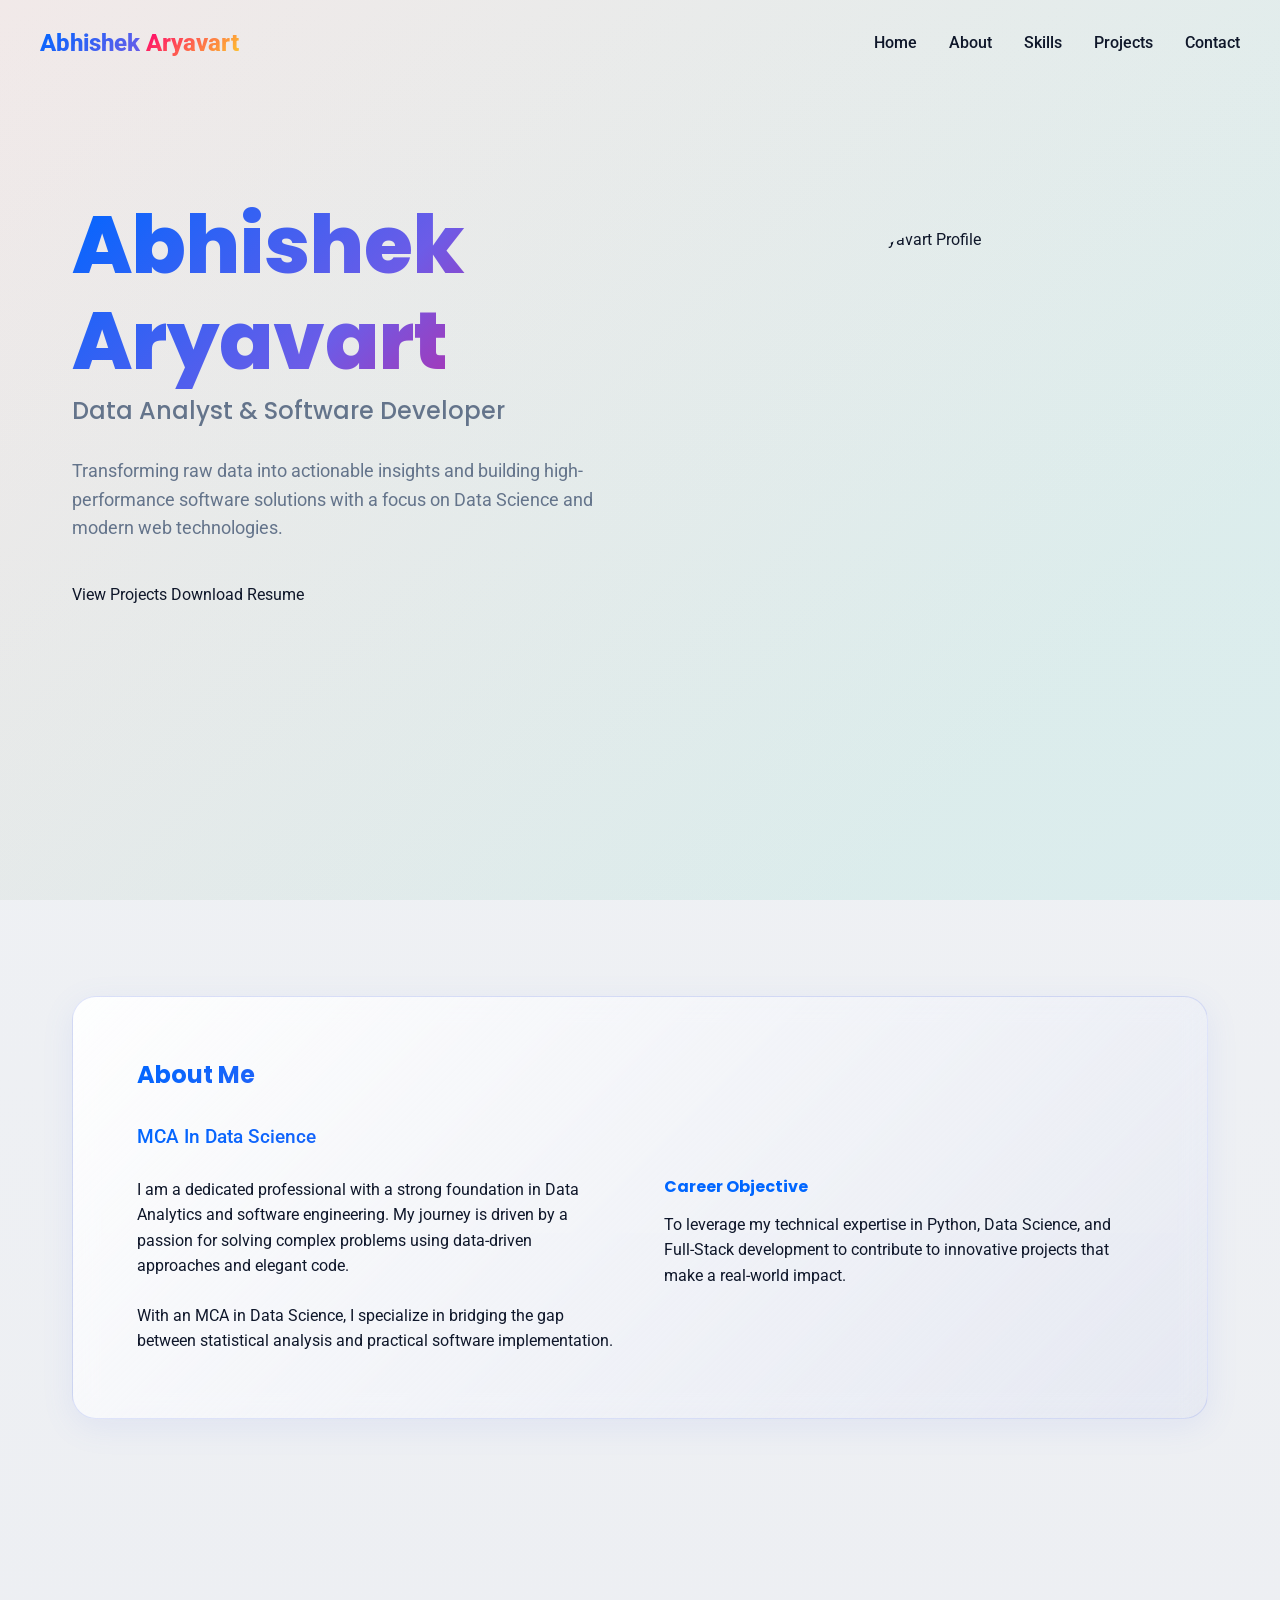
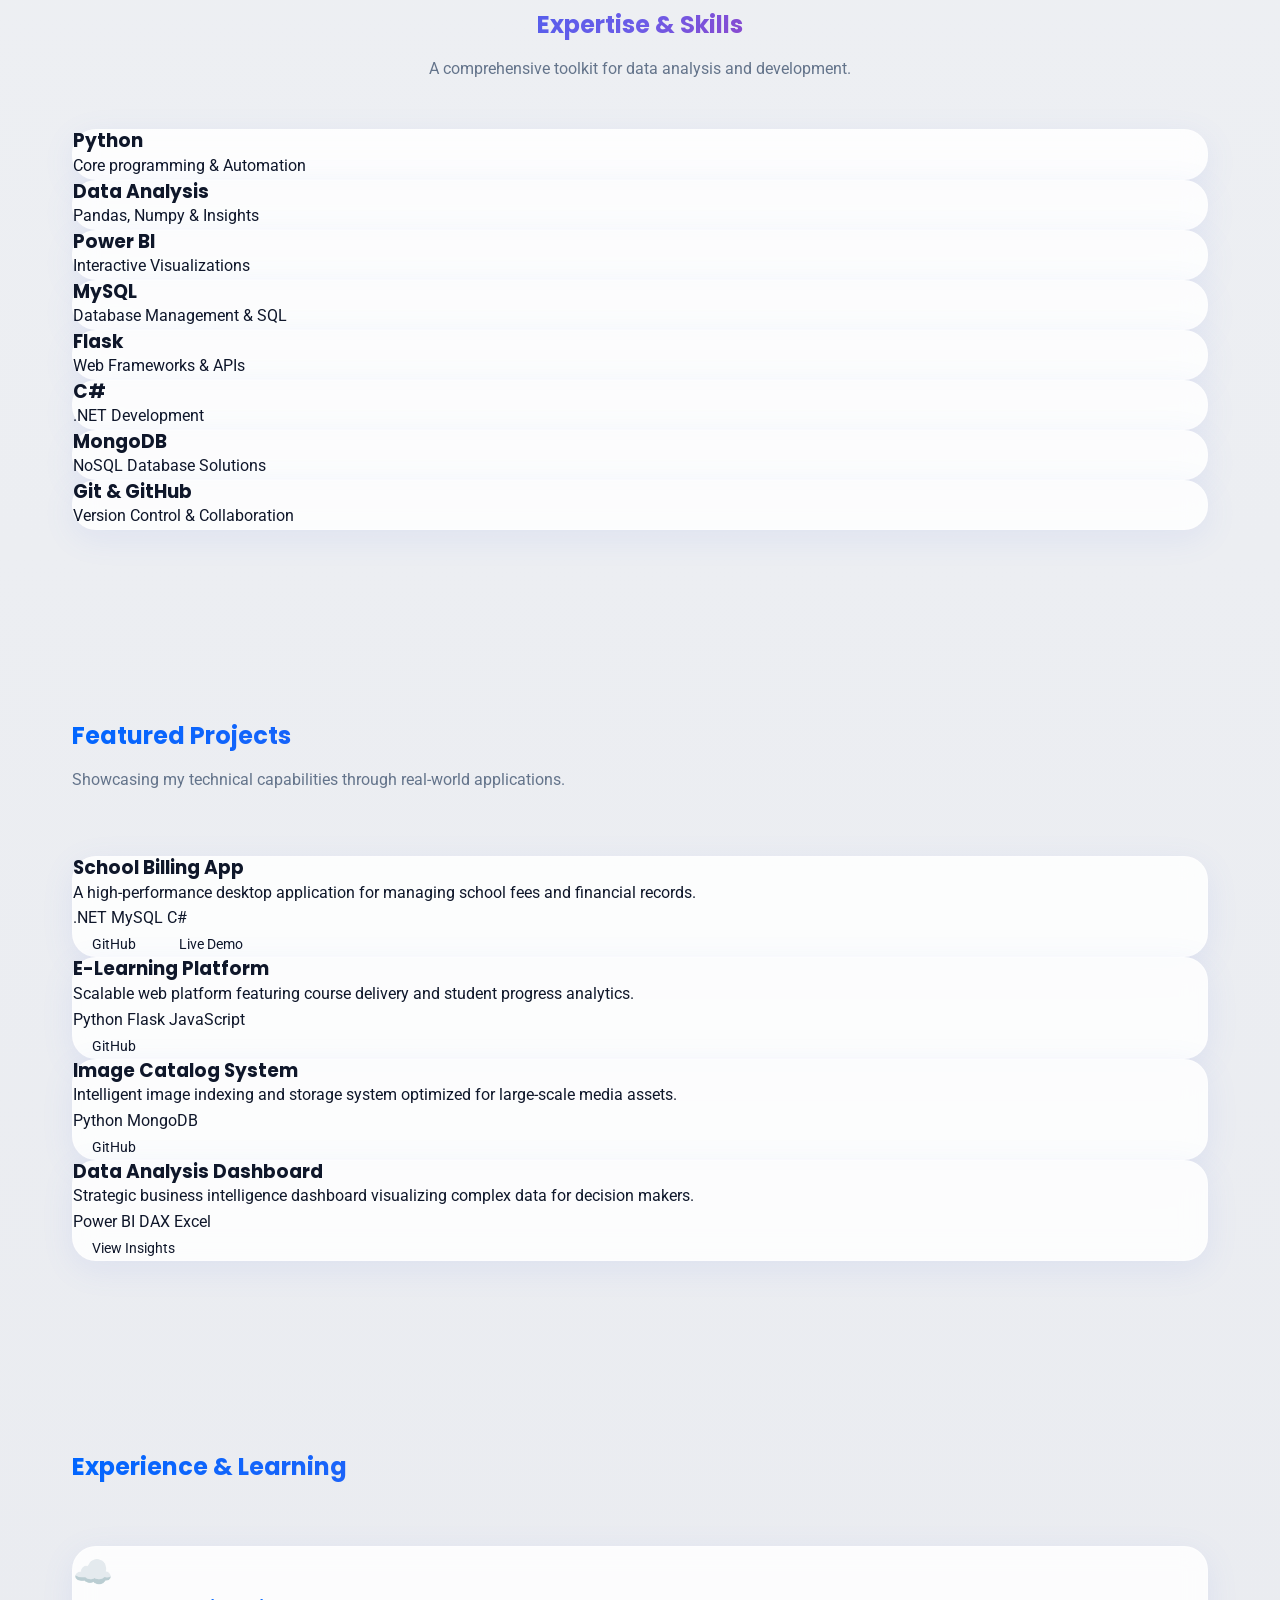
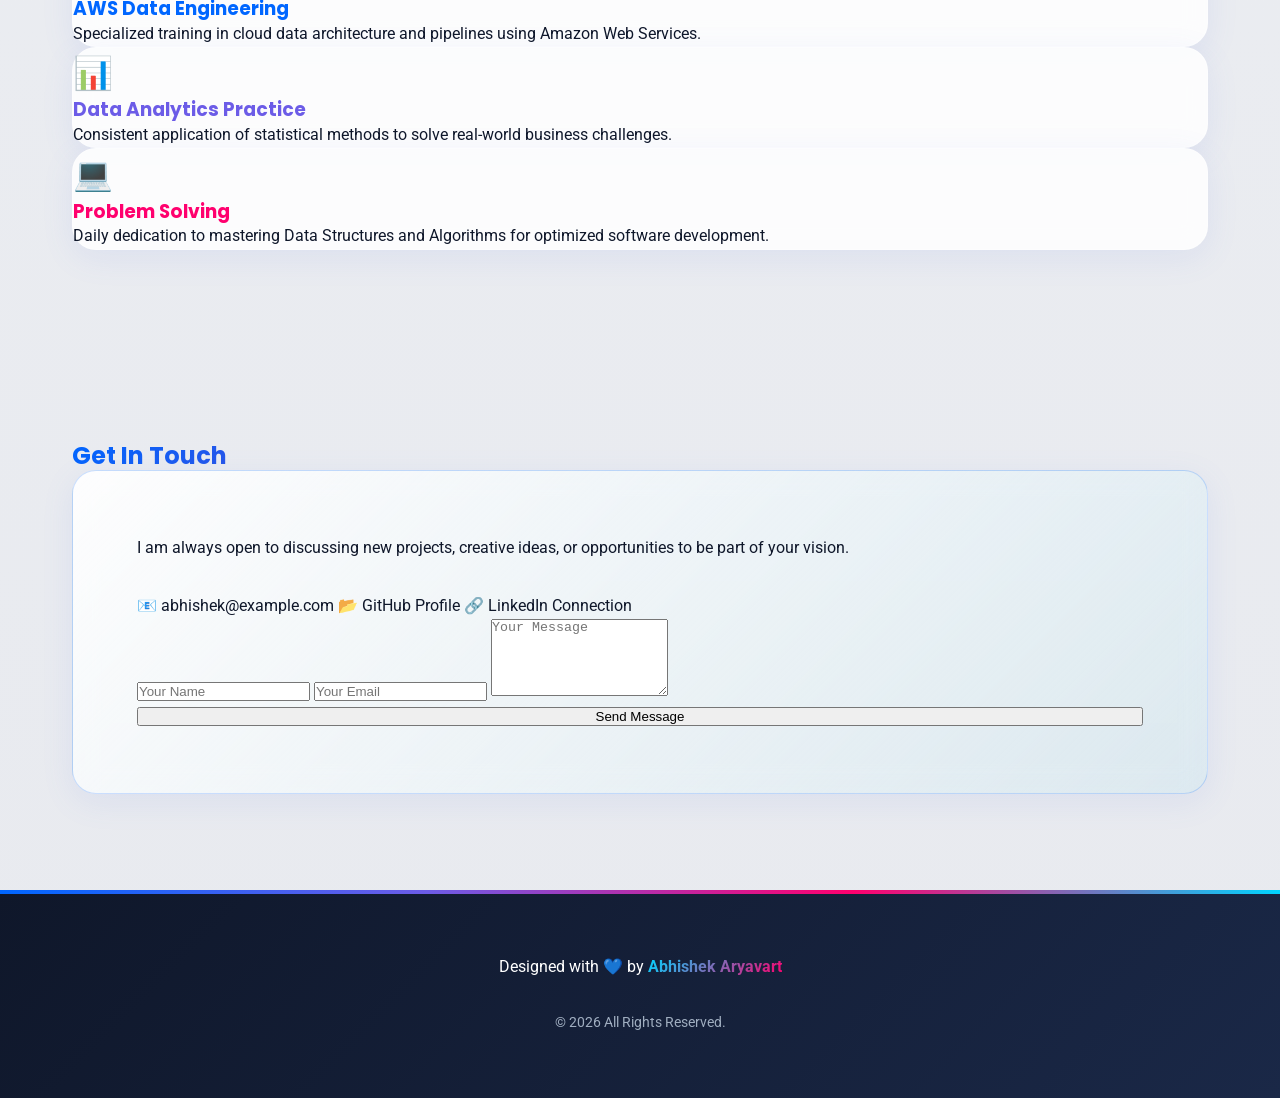
==== index.html @ fe0eb55c "Update portfolio with professional colorful design - enhanced UI with gradients, animations, and vib" ====
<!DOCTYPE html>
<html lang="en">

<head>
    <meta charset="UTF-8">
    <meta name="viewport" content="width=device-width, initial-scale=1.0">
    <title>Abhishek Aryavart | Data Analyst & Software Developer</title>
    <meta name="description"
        content="Professional portfolio of Abhishek Aryavart, specialized in Data Science, Python, Power BI, and Software Development.">

    <!-- Meta for Theme -->
    <meta name="theme-color" content="#1c4c94">

    <!-- CSS -->
    <link rel="stylesheet" href="style.css">
</head>

<body>
    <!-- Animated background layers -->
    <div class="bg-animated"></div>

    <header id="header">
        <nav>
            <div class="logo"><span style="background: linear-gradient(135deg, #0066ff, #6c5ce7); -webkit-background-clip: text; -webkit-text-fill-color: transparent; background-clip: text;">Abhishek</span> <span style="background: linear-gradient(135deg, #ff006e, #fdc82c); -webkit-background-clip: text; -webkit-text-fill-color: transparent; background-clip: text;">Aryavart</span></div>
            <ul class="nav-links">
                <li><a href="#home">Home</a></li>
                <li><a href="#about">About</a></li>
                <li><a href="#skills">Skills</a></li>
                <li><a href="#projects">Projects</a></li>
                <li><a href="#contact">Contact</a></li>
            </ul>
        </nav>
    </header>

    <main>
        <!-- Section 1: Hero -->
        <section id="home" class="hero">
            <div class="hero-content animate-in">
                <h1>Abhishek Aryavart</h1>
                <h2>Data Analyst & Software Developer</h2>
                <p style="margin-bottom: 2.5rem; color: var(--text-muted); font-size: 1.1rem; max-width: 550px;">
                    Transforming raw data into actionable insights and building high-performance software solutions with
                    a focus on Data Science and modern web technologies.
                </p>
                <div class="btn-container">
                    <a href="#projects" class="btn btn-primary">View Projects</a>
                    <a href="#" class="btn btn-secondary">Download Resume</a>
                </div>
            </div>
            <div class="hero-img animate-in">
                <img src="https://images.unsplash.com/photo-1507003211169-0a1dd7228f2d?q=80&w=1974&auto=format&fit=crop"
                    alt="Abhishek Aryavart Profile">
            </div>
        </section>

        <!-- Section 2: About Me -->
        <section id="about">
            <div class="glass animate-in" style="padding: 4rem; background: linear-gradient(135deg, rgba(255, 255, 255, 0.9) 0%, rgba(102, 126, 234, 0.05) 100%); border: 1px solid rgba(102, 126, 234, 0.2);">
                <h2 style="margin-bottom: 2rem; background: linear-gradient(135deg, #0066ff, #6c5ce7, #ff006e); -webkit-background-clip: text; -webkit-text-fill-color: transparent; background-clip: text;">About Me</h2>
                <p style="font-size: 1.2rem; margin-bottom: 1.5rem; font-weight: 500; background: linear-gradient(135deg, #0066ff, #6c5ce7); -webkit-background-clip: text; -webkit-text-fill-color: transparent; background-clip: text;">MCA
                    In Data Science</p>
                <div style="display: grid; grid-template-columns: 1fr 1fr; gap: 3rem;">
                    <div>
                        <p>I am a dedicated professional with a strong foundation in Data Analytics and software
                            engineering. My journey is driven by a passion for solving complex problems using
                            data-driven approaches and elegant code.</p>
                        <p style="margin-top: 1.5rem;">With an MCA in Data Science, I specialize in bridging the gap
                            between statistical analysis and practical software implementation.</p>
                    </div>
                    <div>
                        <h4 style="margin-bottom: 1rem; color: #0066ff;">Career Objective</h4>
                        <p>To leverage my technical expertise in Python, Data Science, and Full-Stack development to
                            contribute to innovative projects that make a real-world impact.</p>
                    </div>
                </div>
            </div>
        </section>

        <!-- Section 3: Skills -->
        <section id="skills">
            <h2 class="animate-in" style="text-align: center; margin-bottom: 1rem; background: linear-gradient(135deg, #0066ff, #6c5ce7, #ff006e); -webkit-background-clip: text; -webkit-text-fill-color: transparent; background-clip: text;">Expertise & Skills</h2>
            <p class="animate-in" style="text-align: center; color: var(--text-muted); margin-bottom: 3rem;">A
                comprehensive toolkit for data analysis and development.</p>

            <div class="skills-grid">
                <div class="skill-card glass animate-in">
                    <h3>Python</h3>
                    <p>Core programming & Automation</p>
                </div>
                <div class="skill-card glass animate-in">
                    <h3>Data Analysis</h3>
                    <p>Pandas, Numpy & Insights</p>
                </div>
                <div class="skill-card glass animate-in">
                    <h3>Power BI</h3>
                    <p>Interactive Visualizations</p>
                </div>
                <div class="skill-card glass animate-in">
                    <h3>MySQL</h3>
                    <p>Database Management & SQL</p>
                </div>
                <div class="skill-card glass animate-in">
                    <h3>Flask</h3>
                    <p>Web Frameworks & APIs</p>
                </div>
                <div class="skill-card glass animate-in">
                    <h3>C#</h3>
                    <p>.NET Development</p>
                </div>
                <div class="skill-card glass animate-in">
                    <h3>MongoDB</h3>
                    <p>NoSQL Database Solutions</p>
                </div>
                <div class="skill-card glass animate-in">
                    <h3>Git & GitHub</h3>
                    <p>Version Control & Collaboration</p>
                </div>
            </div>
        </section>

        <!-- Section 4: Projects -->
        <section id="projects">
            <h2 class="animate-in" style="background: linear-gradient(135deg, #0066ff, #6c5ce7); -webkit-background-clip: text; -webkit-text-fill-color: transparent; background-clip: text; margin-bottom: 1rem;">Featured Projects</h2>
            <p class="animate-in" style="color: var(--text-muted); margin-bottom: 4rem;">Showcasing my technical
                capabilities through real-world applications.</p>

            <div class="projects-grid">
                <!-- Project 1 -->
                <div class="project-card glass animate-in">
                    <div>
                        <h3>School Billing App</h3>
                        <p>A high-performance desktop application for managing school fees and financial records.</p>
                        <div class="project-tech">
                            <span class="tech-tag">.NET</span>
                            <span class="tech-tag">MySQL</span>
                            <span class="tech-tag">C#</span>
                        </div>
                    </div>
                    <div class="btn-container">
                        <a href="#" class="btn btn-primary"
                            style="padding: 0.6rem 1.2rem; font-size: 0.9rem;">GitHub</a>
                        <a href="#" class="btn btn-secondary" style="padding: 0.6rem 1.2rem; font-size: 0.9rem;">Live
                            Demo</a>
                    </div>
                </div>

                <!-- Project 2 -->
                <div class="project-card glass animate-in">
                    <div>
                        <h3>E-Learning Platform</h3>
                        <p>Scalable web platform featuring course delivery and student progress analytics.</p>
                        <div class="project-tech">
                            <span class="tech-tag">Python</span>
                            <span class="tech-tag">Flask</span>
                            <span class="tech-tag">JavaScript</span>
                        </div>
                    </div>
                    <div class="btn-container">
                        <a href="#" class="btn btn-primary"
                            style="padding: 0.6rem 1.2rem; font-size: 0.9rem;">GitHub</a>
                    </div>
                </div>

                <!-- Project 3 -->
                <div class="project-card glass animate-in">
                    <div>
                        <h3>Image Catalog System</h3>
                        <p>Intelligent image indexing and storage system optimized for large-scale media assets.</p>
                        <div class="project-tech">
                            <span class="tech-tag">Python</span>
                            <span class="tech-tag">MongoDB</span>
                        </div>
                    </div>
                    <div class="btn-container">
                        <a href="#" class="btn btn-primary"
                            style="padding: 0.6rem 1.2rem; font-size: 0.9rem;">GitHub</a>
                    </div>
                </div>

                <!-- Project 4 -->
                <div class="project-card glass animate-in">
                    <div>
                        <h3>Data Analysis Dashboard</h3>
                        <p>Strategic business intelligence dashboard visualizing complex data for decision makers.</p>
                        <div class="project-tech">
                            <span class="tech-tag">Power BI</span>
                            <span class="tech-tag">DAX</span>
                            <span class="tech-tag">Excel</span>
                        </div>
                    </div>
                    <div class="btn-container">
                        <a href="#" class="btn btn-secondary" style="padding: 0.6rem 1.2rem; font-size: 0.9rem;">View
                            Insights</a>
                    </div>
                </div>
            </div>
        </section>

        <!-- Section 5: Experience / Learning -->
        <section id="experience">
            <h2 class="animate-in" style="margin-bottom: 4rem; background: linear-gradient(135deg, #0066ff, #6c5ce7); -webkit-background-clip: text; -webkit-text-fill-color: transparent; background-clip: text;">Experience & Learning</h2>
            <div class="exp-container">
                <div class="exp-item glass animate-in">
                    <div style="font-size: 2rem;">☁️</div>
                    <div>
                        <h3 style="color: #0066ff;">AWS Data Engineering</h3>
                        <p>Specialized training in cloud data architecture and pipelines using Amazon Web Services.</p>
                    </div>
                </div>
                <div class="exp-item glass animate-in">
                    <div style="font-size: 2rem;">📊</div>
                    <div>
                        <h3 style="color: #6c5ce7;">Data Analytics Practice</h3>
                        <p>Consistent application of statistical methods to solve real-world business challenges.</p>
                    </div>
                </div>
                <div class="exp-item glass animate-in">
                    <div style="font-size: 2rem;">💻</div>
                    <div>
                        <h3 style="color: #ff006e;">Problem Solving</h3>
                        <p>Daily dedication to mastering Data Structures and Algorithms for optimized software
                            development.</p>
                    </div>
                </div>
            </div>
        </section>

        <!-- Section 6: Contact -->
        <section id="contact">
            <h2 class="animate-in" style="background: linear-gradient(135deg, #0066ff, #ff006e); -webkit-background-clip: text; -webkit-text-fill-color: transparent; background-clip: text;">Get In Touch</h2>
            <div class="contact-container glass animate-in" style="padding: 4rem; background: linear-gradient(135deg, rgba(255, 255, 255, 0.9) 0%, rgba(0, 212, 255, 0.05) 100%); border: 1px solid rgba(0, 102, 255, 0.2);">
                <div class="contact-info">
                    <p style="margin-bottom: 2rem;">I am always open to discussing new projects, creative ideas, or
                        opportunities to be part of your vision.</p>
                    <a href="mailto:abhishek@example.com">📧 abhishek@example.com</a>
                    <a href="https://github.com/abhishekaryavart">📂 GitHub Profile</a>
                    <a href="#">🔗 LinkedIn Connection</a>
                </div>
                <form class="contact-form">
                    <input type="text" placeholder="Your Name" required>
                    <input type="email" placeholder="Your Email" required>
                    <textarea placeholder="Your Message" rows="5" required></textarea>
                    <button type="submit" class="btn btn-primary" style="width: 100%;">Send Message</button>
                </form>
            </div>
        </section>
    </main>

    <!-- Section 7: Footer -->
    <footer style="padding: 4rem 2rem; background: linear-gradient(135deg, #0f172a 0%, #1a2847 100%); color: white; text-align: center; position: relative; overflow: hidden;">
        <div style="position: absolute; top: 0; left: 0; width: 100%; height: 4px; background: linear-gradient(90deg, #0066ff, #6c5ce7, #ff006e, #00d4ff);"></div>
        <div style="margin-bottom: 2rem; position: relative; z-index: 1;">
            <p>Designed with 💙 by <span style="background: linear-gradient(135deg, #00d4ff, #ff006e); -webkit-background-clip: text; -webkit-text-fill-color: transparent; background-clip: text; font-weight: 700;">Abhishek Aryavart</span></p>
        </div>
        <p style="color: #a0aec0; font-size: 0.9rem; position: relative; z-index: 1;">&copy;
            <script>document.write(new Date().getFullYear())</script> All Rights Reserved.
        </p>
    </footer>

    <!-- JS -->
    <script src="script.js"></script>
</body>

</html>
---- style.css ----
/* 
    Enhanced Design System for Abhishek Aryavart
    Theme: Colorful Modern / Glassmorphism
    Fonts: Poppins (Headings), Roboto (Body)
*/

@import url('https://fonts.googleapis.com/css2?family=Poppins:wght@300;500;700;800&family=Roboto:wght@300;400;500&display=swap');

:root {
    /* Colors */
    --primary-blue: #0066ff;
    --primary-purple: #6c5ce7;
    --primary-pink: #ff006e;
    --primary-cyan: #00d4ff;
    --primary-green: #00b894;
    --primary-orange: #ff7e5f;
    --accent-yellow: #fdc82c;
    --accent-red: #ff5252;
    --text-dark: #0f172a;
    --text-light: #f8fafc;
    --text-muted: #64748b;
    --bg-light: #f0f2f5;
    --bg-gradient: linear-gradient(135deg, #667eea 0%, #764ba2 100%);
    --glass-bg: rgba(255, 255, 255, 0.85);
    --glass-border: rgba(255, 255, 255, 0.3);
    --grad-primary: linear-gradient(135deg, #0066ff, #6c5ce7);
    --grad-accent: linear-gradient(135deg, #ff006e, #fdc82c);
    --grad-orange: linear-gradient(135deg, #ff7e5f, #feb47b);
    --grad-green: linear-gradient(135deg, #00b894, #55efc4);
    --grad-cyan: linear-gradient(135deg, #00d4ff, #0099e6);

    /* Layout */
    --transition: cubic-bezier(0.4, 0, 0.2, 1);
}

/* Reset & Base */
* {
    margin: 0;
    padding: 0;
    box-sizing: border-box;
    scroll-behavior: smooth;
}

body {
    font-family: 'Roboto', sans-serif;
    color: var(--text-dark);
    background: linear-gradient(180deg, #f0f2f5 0%, #e8eaef 100%);
    line-height: 1.6;
    overflow-x: hidden;
}

h1,
h2,
h3,
h4 {
    font-family: 'Poppins', sans-serif;
    line-height: 1.2;
}

a {
    text-decoration: none;
    color: inherit;
    transition: 0.3s var(--transition);
}

/* Animated Background */
.bg-animated {
    position: fixed;
    top: 0;
    left: 0;
    width: 100%;
    height: 100%;
    z-index: -1;
    background: linear-gradient(-45deg, #0066ff, #6c5ce7, #ff006e, #00d4ff, #00b894, #ff7e5f);
    background-size: 400% 400%;
    animation: gradientShift 20s ease infinite;
    opacity: 0.08;
}

@keyframes gradientShift {
    0% {
        background-position: 0% 50%;
    }

    50% {
        background-position: 100% 50%;
    }

    100% {
        background-position: 0% 50%;
    }
}

/* Layout Utilities */
section {
    padding: 6rem 2rem;
    max-width: 1200px;
    margin: 0 auto;
}

/* Glass Style Enhancement */
.glass {
    background: var(--glass-bg);
    backdrop-filter: blur(12px);
    -webkit-backdrop-filter: blur(12px);
    border: 1px solid var(--glass-border);
    border-radius: 1.5rem;
    box-shadow: 0 8px 32px 0 rgba(102, 126, 234, 0.1);
    transition: 0.3s var(--transition);
}

/* Header & Nav */
header {
    position: fixed;
    top: 0;
    width: 100%;
    z-index: 1000;
    padding: 1.5rem 2rem;
    transition: 0.4s var(--transition);
}

header.scrolled {
    padding: 1rem 2rem;
    background: rgba(255, 255, 255, 0.9);
    backdrop-filter: blur(10px);
    box-shadow: 0 8px 25px rgba(102, 126, 234, 0.15);
}

nav {
    max-width: 1200px;
    margin: 0 auto;
    display: flex;
    justify-content: space-between;
    align-items: center;
}

.logo {
    font-size: 1.5rem;
    font-weight: 800;
    color: var(--primary-blue);
}

.nav-links {
    display: flex;
    gap: 2rem;
    list-style: none;
}

.nav-links a {
    font-weight: 500;
    position: relative;
    color: var(--text-dark);
    transition: 0.3s var(--transition);
}

.nav-links a:hover {
    color: #0066ff;
}

.nav-links a::after {
    content: '';
    position: absolute;
    bottom: -5px;
    left: 0;
    width: 0;
    height: 3px;
    background: linear-gradient(135deg, #0066ff, #6c5ce7);
    transition: 0.3s;
}

.nav-links a:hover::after {
    width: 100%;
}

/* Hero Section */
.hero {
    height: 100vh;
    display: flex;
    align-items: center;
    justify-content: space-between;
    gap: 2rem;
    padding-top: 0;
}

.hero-content {
    flex: 1;
}

.hero h1 {
    font-size: 5rem;
    font-weight: 800;
    margin-bottom: 0.5rem;
    background: linear-gradient(135deg, #0066ff, #6c5ce7, #ff006e);
    -webkit-background-clip: text;
    -webkit-text-fill-color: transparent;
    background-clip: text;
}

.hero h2 {
    font-size: 1.5rem;
    font-weight: 500;
    color: var(--text-muted);
    margin-bottom: 2rem;
}

.hero-img {
    flex: 0.8;
    display: flex;
    justify-content: center;
    position: relative;
}

.hero-img img {
    width: 350px;
    height: 350px;
    border-radius: 50%;102, 126, 234, 0.3), 0 0 30px rgba(255, 0, 110, 0.2);
    transition: 0.5s var(--transition);
}

.hero-img img:hover {
    transform: scale(1.05) rotateZ(5deg);
    box-shadow: 0 30px 60px rgba(102, 126, 234, 0.4), 0 0 40px rgba(0, 212, 255, 0.3
    object-fit: cover;
    border: 8px solid white;
    box-shadow: 0 20px 50px rgba(0, 0, 0, 0.1);
}

.btn-container {
    display: flex;
    gap: 1rem;
}

.btn {
    padding: 1rem 2rem;
    border-radius: 0.8rem;
    font-weight: 600;
    display: inline-block;
    cursor: pointer;
    border: none;
    transition: 0.3s var(--transition);
    position: relative;
    overflow: hidden;
}

.btn::before {
    content: '';
    position: absolute;
    top: 0;
    left: -100%;
    width: 100%;
    height: 100%;
    background: rgba(255, 255, 255, 0.2);
    transition: 0.3s var(--transition);
}

.btn:hover::before {
    left: 100%;
}

.btn-primary {
    background: var(--grad-primary);
    color: white;
}

.btn-secondary {
    background: var(--grad-accent);
    color: var(--text-dark);
}

.btn:hover {
    transform: translateY(-3px);
    box-shadow: 0 15px 30px rgba(0, 102, 255, 0.3);
}

/* Skills Cards */
.skills-grid {
    display: grid;
    grid-template-columns: repeat(auto-fill, minmax(200px, 1fr));
    gap: 1.5rem;
    margin-top: 3rem;
}

.skill-card::before {
    content: '';
    position: absolute;
    top: 0;
    left: 0;
    right: 0;
    bottom: 0;
    background: linear-gradient(135deg, rgba(102, 126, 234, 0.1), rgba(0, 212, 255, 0.1));
    opacity: 0;
    transition: 0.3s var(--transition);
}

.skill-card:hover::before {
    opacity: 1;
}

.skill-card:hover {
    transform: translateY(-8px) scale(1.02);
    box-shadow: 0 15px 40px rgba(102, 126, 234, 0.25);
}

.skill-card h3 {
    margin-bottom: 0.5rem;
    font-size: 1.3rem;
    position: relative;
    z-index: 1;
}

.project-card::before {
    content: '';
    position: absolute;
    top: -50%;
    right: -50%;
    width: 200px;
    height: 200px;
 tech-tag {
    background: linear-gradient(135deg, rgba(0, 102, 255, 0.15), rgba(108, 92, 231, 0.15));
    color: var(--primary-blue);
    padding: 0.5rem 1rem;
    border-radius: 2rem;
    font-size: 0.85rem;
    font-weight: 600;
    border: 1px solid rgba(0, 102, 255, 0.3);
    transition: 0.3s var(--transition);
}

.tech-tag:hover {
    background: linear-gradient(135deg, rgba(0, 102, 255, 0.25), rgba(108, 92, 231, 0.25));
    border-color: rgba(0, 102, 255, 0.6);
}

.project-card:nth-child(1) {
    border-top-color: #0066ff;
}

.project-card:nth-child(2) {
    border-top-color: #6c5ce7;
}

.project-card:nth-child(4) {
    border-top-color: #00d4ff;
}

.project-card:hover {
    transform: translateY(-10px);
    box-shadow: 0 20px 50px rgba(102, 126, 234, 0.2), 0 0 30px rgba(0, 212, 255, 0.1);
}

.skill-card p {
    position: relative;
.project-card h3 {
    font-size: 1.8rem;
    margin-bottom: 1rem;
    position: relative;
    z-index: 1;
    background: linear-gradient(135deg, #0066ff, #6c5ce7);
    -webkit-background-clip: text;
    -webkit-text-fill-color: transparent;
    background-clip: text;
}

.skill-card:nth-child(2) {
    border-bottom-color: #fdc82c;
}

.skill-card:nth-child(2):hover {
    background: rgba(253, 200, 44, 0.05);
}

.skill-card:nth-child(3) {
    border-bottom-color: #ff006e;
}

.skill-card:nth-child(3):hover {
    background: rgba(255, 0, 110, 0.05);
}

.skill-card:nth-child(4) {
    border-bottom-color: #00d4ff;
}

.skill-card:nth-child(4):hover {
    background: rgba(0, 212, 255, 0.05);
}

.skill-card:nth-child(5) {
    border-bottom-color: #00b894;
}

.skill-card:nth-child(5):hover {
    background: rgba(0, 184, 148, 0.05);
}

.skill-card:nth-child(6) {
    border-bottom-color: #ff7e5f;
}

.skill-card:nth-child(6):hover {
    background: rgba(255, 126, 95, 0.05);
}

.skill-card:nth-child(7) {
    border-bottom-color: #6c5ce7;
}

.skill-card:nth-child(7):hover {
    background: rgba(108, 92, 231, 0.05);
}

.skill-card:nth-child(8) {
    border-bottom-color: #ff5252;
}

.skill-card:nth-child(8):hover {
    background: rgba(255, 82, 82, 0.05)
}

.skill-card:hover {
    border-color: var(--accent-yellow);
    transform: translateY(-5px);
}

.skill-card h3 {
}

.project-card {
    padding: 2.5rem;
    display: flex;
    flex-direction: column;
    justify-content: space-between;
    min-height: 400px;
}

.project-card h3 {
    font-size: 1.8rem;
    margin-bottom: 1rem;
}

.project-tech {
    margin: 1.5rem 0;
    display: flex;
    flex-wrap: wrap;
    gap: 0.5rem;
}

.tech-tag {
    background: rgba(28, 76, 148, 0.1);
    color: var(--primary-blue);
    padding: 0.3rem 0.8rem;
    border-radius: 2rem;
    font-size: 0.85rem;
    font-weight: 600;
}

/* Experience Container */
.exp-container {
    display: flex;
    flex-direction: column;
    gap: 2rem;
}

.exp-item {
    padding: 2rem;
    margin-bottom: 1.5rem;
    display: flex;
    align-items: center;
    gap: 2rem;
    border-left: 5px solid transparent;
    transition: 0.3s var(--transition);
}

.exp-item:nth-child(1) {
    border-left-color: #0066ff;
}

.exp-item:nth-child(2) {
    border-left-color: #6c5ce7;
}

.exp-item:nth-child(3) {
    border-left-color: #ff006e;
}

.exp-item:hover {
    transform: translateX(10px);
    box-shadow: 0 10px 25px rgba(102, 126, 234, 0.15);
}

/* Experience Section */
.exp-item {
    padding: 2rem;
    margin-bottom: 1.5rem;
    display: flex;
    align-items: center;
    gap: 2rem;
    border-left: 5px solid transparent;
    transition: 0.3s var(--transition);
}

.exp-item:nth-child(1) {
    border-left-color: #0066ff;
}

.exp-item:nth-child(2) {
    border-left-color: #6c5ce7;
}

.exp-item:nth-child(3) {
    border-left-color: #ff006e;
}

.exp-item:hover {
    transform: translateX(10px);
    box-shadow: 0 10px 25px rgba(102, 126, 234, 0.15);
}

/* Contact Form */
.contact-container {
    display: grid;
    grid-template-columns: 1fr 1.5fr;
    gap: 3rem;
    margin-top: 3rem;
}

.contact-info a {
    display: block;
    margin-bottom: 1rem;
    font-size: 1.1rem;
    font-weight: 500;
    color: #0066ff;
    transition: 0.3s var(--transition);
}

.contact-info a:hover {
    color: #ff006e;
    transform: translateX(10px);
}

.contact-form input,
.contact-form textarea {
    width: 100%;
    padding: 1rem;
    margin-bottom: 1.5rem;
    border-radius: 0.8rem;
    border: 1px solid rgba(0, 102, 255, 0.3);
    background: rgba(102, 126, 234, 0.05);
    font-family: inherit;
    transition: 0.3s var(--transition);
    color: var(--text-dark);
}

.contact-form input:focus,
.

/* Section Heading Styles */
section h2 {
    font-size: 2.5rem;
    margin-bottom: 1.5rem;
}

section h2:first-of-type {
    text-align: center;
}

/* Gradient Text Utility */
.gradient-text {
    background: linear-gradient(135deg, #0066ff, #6c5ce7, #ff006e);
    -webkit-background-clip: text;
    -webkit-text-fill-color: transparent;
    background-clip: text;
}contact-form textarea:focus {
    outline: none;
    border-color: #0066ff;
    background: rgba(0, 102, 255, 0.08);
    box-shadow: 0 0 0 3px rgba(0, 102, 255, 0.1);
}

/* Animations */
.animate-in {
    opacity: 0;
    transform: translateY(30px);
    transition: 1s var(--transition);
}

.animate-show {
    opacity: 1;
    transform: translateY(0);
}

/* Mobile Responsive */
@media (max-width: 968px) {
    .hero {
        flex-direction: column-reverse;
        justify-content: center;
        text-align: center;
        height: auto;
        padding-top: 10rem;
    }

    .hero h1 {
        font-size: 3.5rem;
    }

    .hero-img img {
        width: 280px;
        height: 280px;
    }

    .btn-container {
        justify-content: center;
    }

    .contact-container {
        grid-template-columns: 1fr;
    }
}

@media (max-width: 640px) {
    .nav-links {
        display: none;
    }

    .hero h1 {
        font-size: 2.8rem;
    }
}
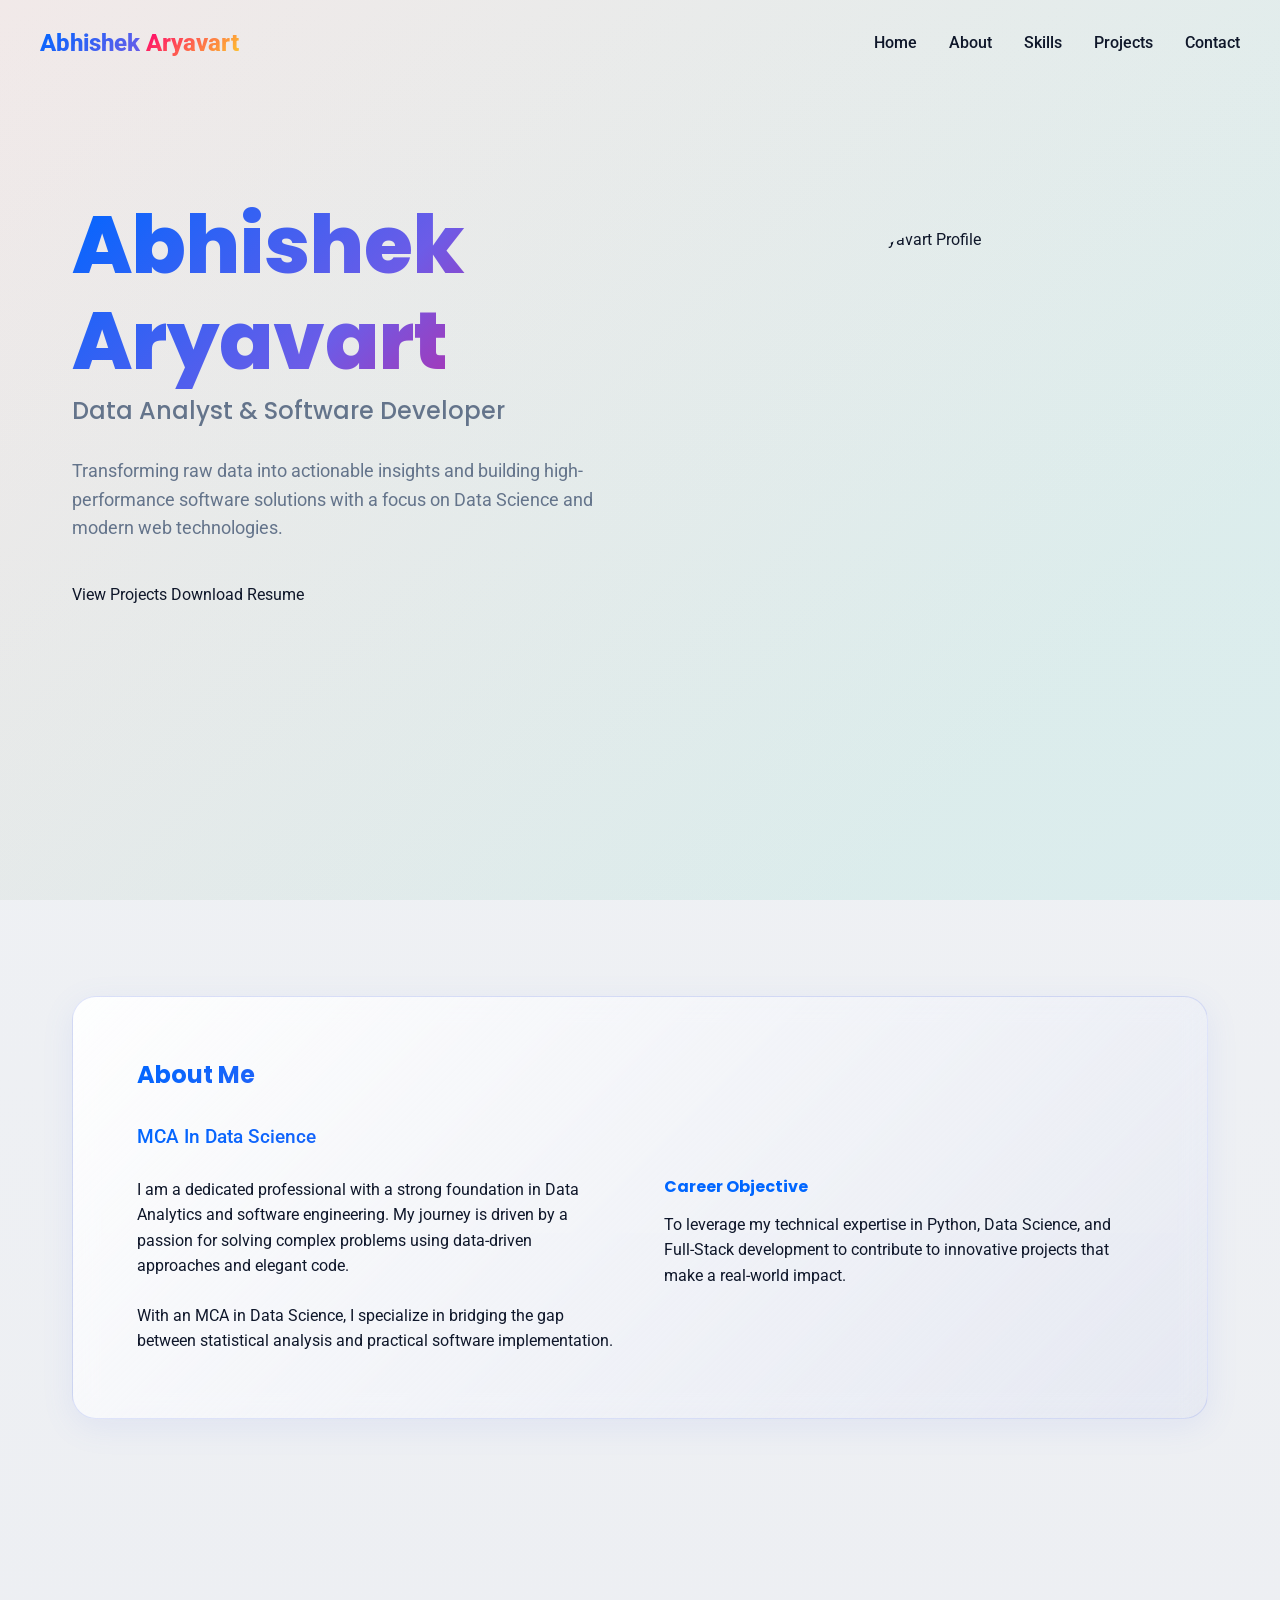
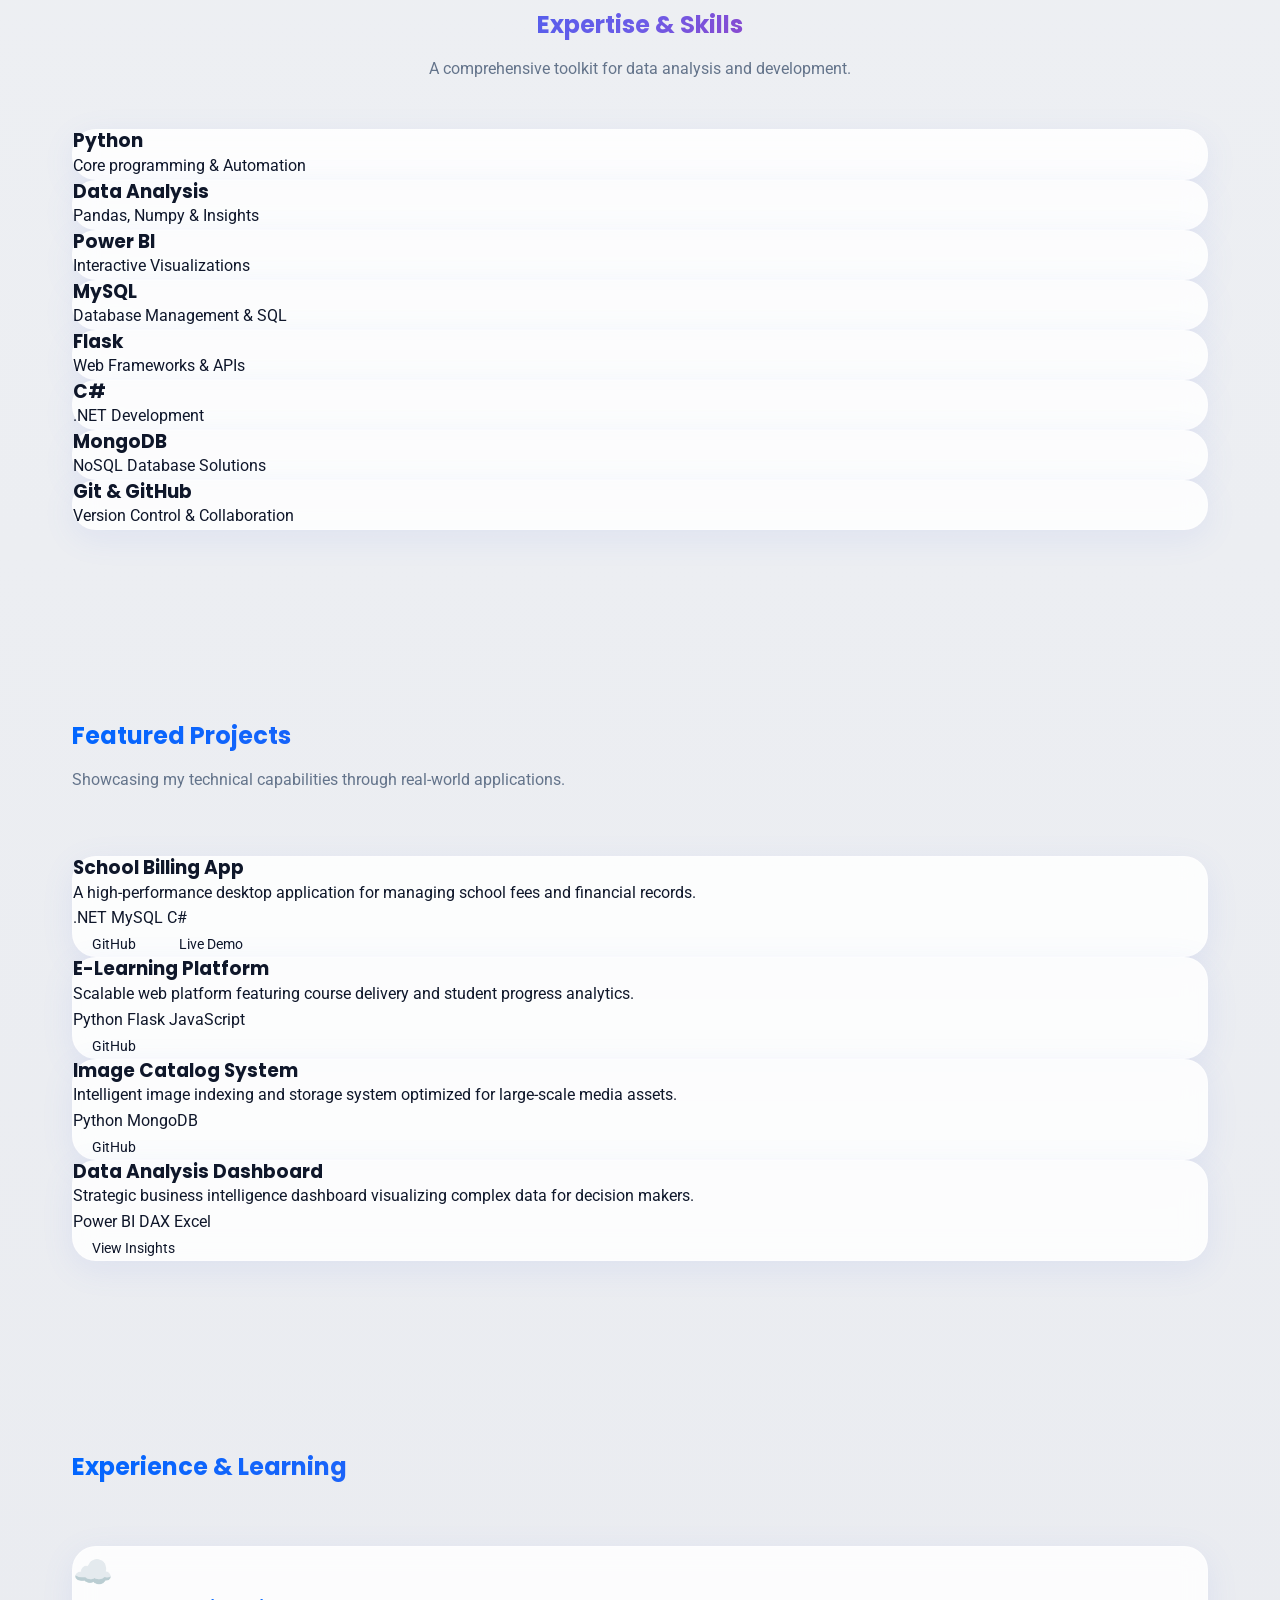
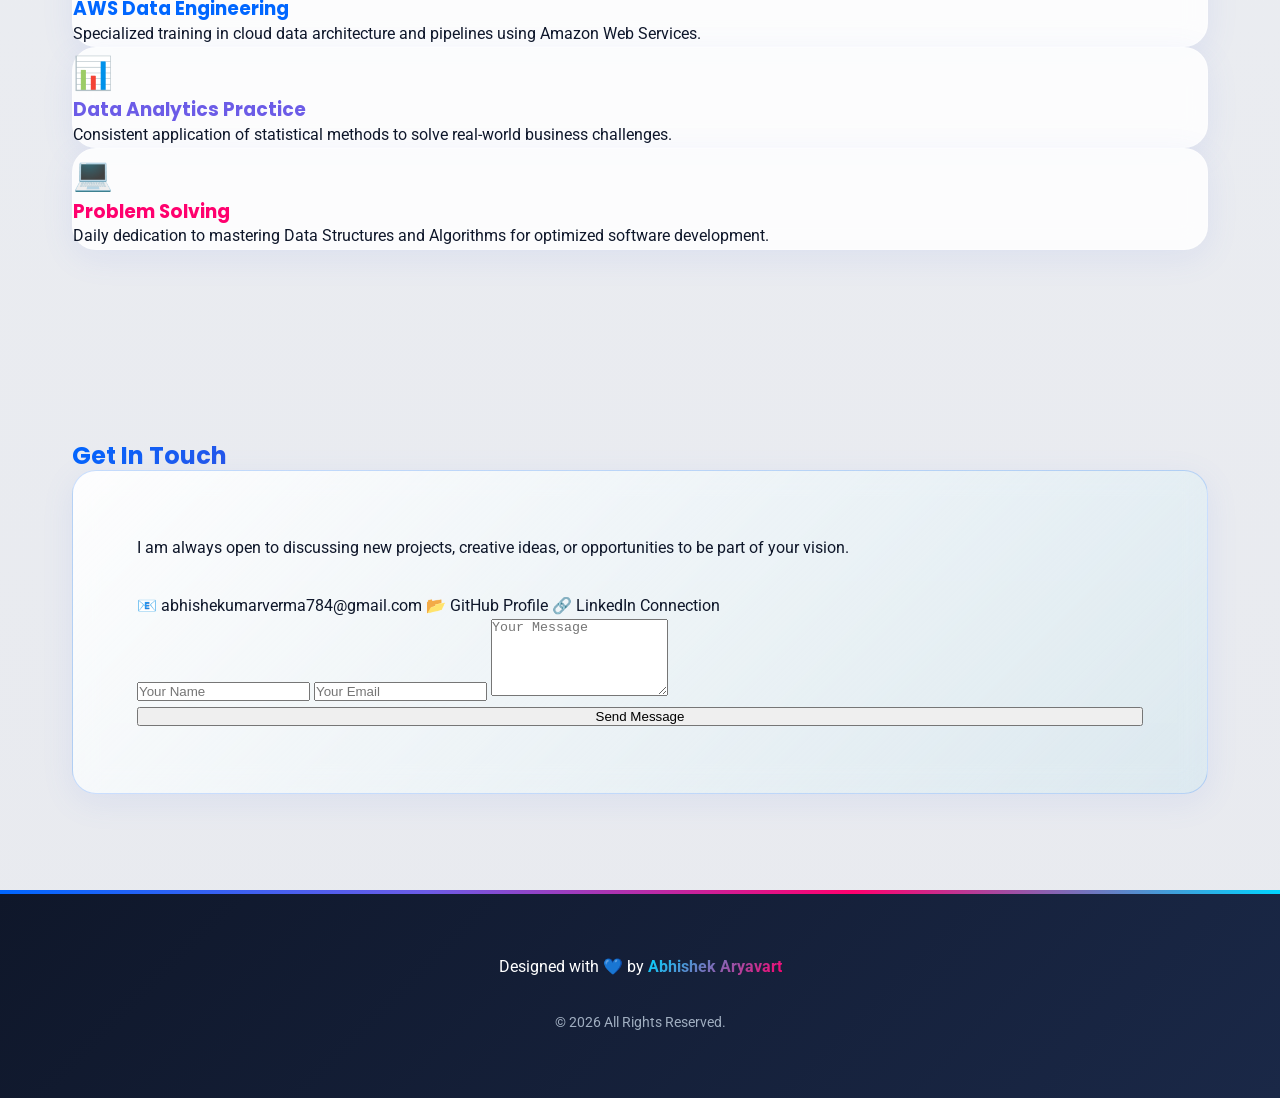
==== commit 4819ec22: "Update portfolio improvements" ====
--- a/index.html
+++ b/index.html
@@ -48,7 +48,7 @@
                 </div>
             </div>
             <div class="hero-img animate-in">
-                <img src="https://images.unsplash.com/photo-1507003211169-0a1dd7228f2d?q=80&w=1974&auto=format&fit=crop"
+                <img src="https://avatars.githubusercontent.com/u/117143251?v=4?s=400"
                     alt="Abhishek Aryavart Profile">
             </div>
         </section>
@@ -232,9 +232,9 @@
                 <div class="contact-info">
                     <p style="margin-bottom: 2rem;">I am always open to discussing new projects, creative ideas, or
                         opportunities to be part of your vision.</p>
-                    <a href="mailto:abhishek@example.com">📧 abhishek@example.com</a>
+                    <a href="mailto:abhishekumarverma784@gmail.com">📧 abhishekumarverma784@gmail.com</a>
                     <a href="https://github.com/abhishekaryavart">📂 GitHub Profile</a>
-                    <a href="#">🔗 LinkedIn Connection</a>
+                    <a href="https://www.linkedin.com/feed/">🔗 LinkedIn Connection</a>
                 </div>
                 <form class="contact-form">
                     <input type="text" placeholder="Your Name" required>
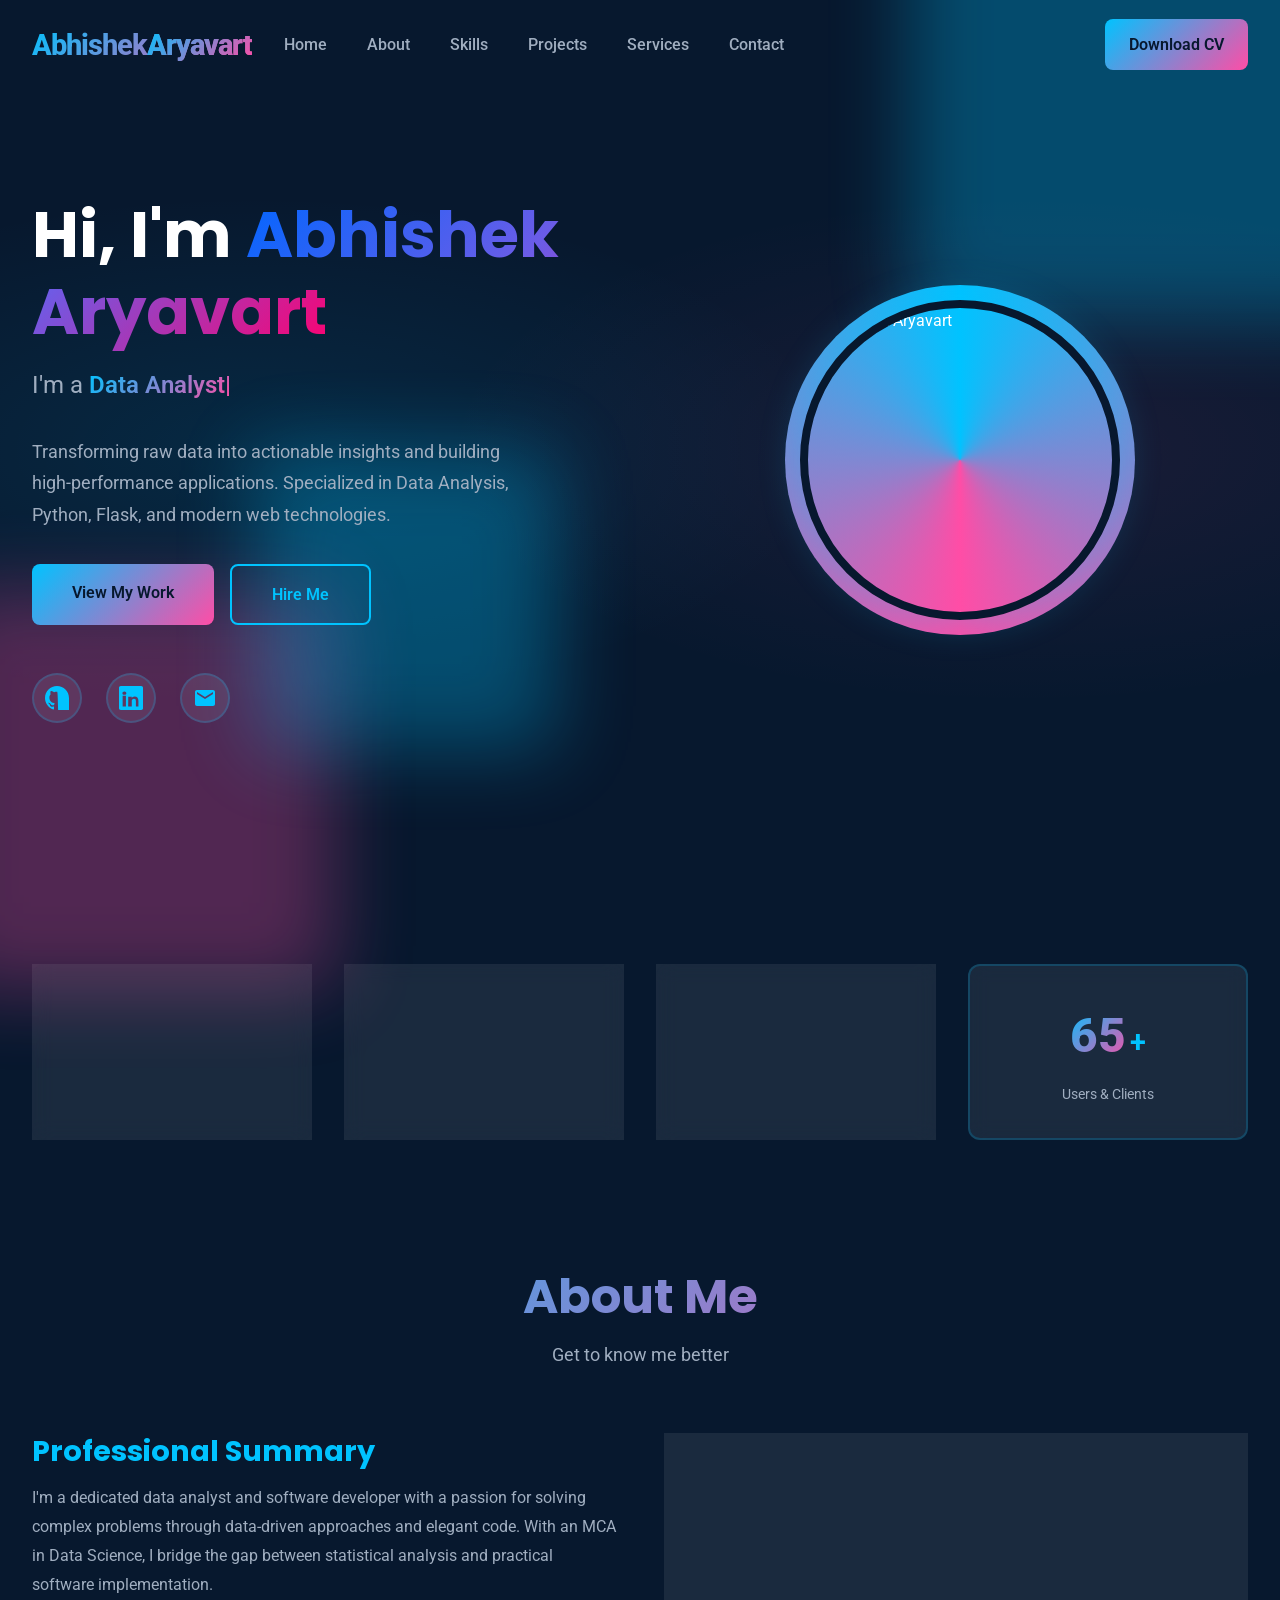
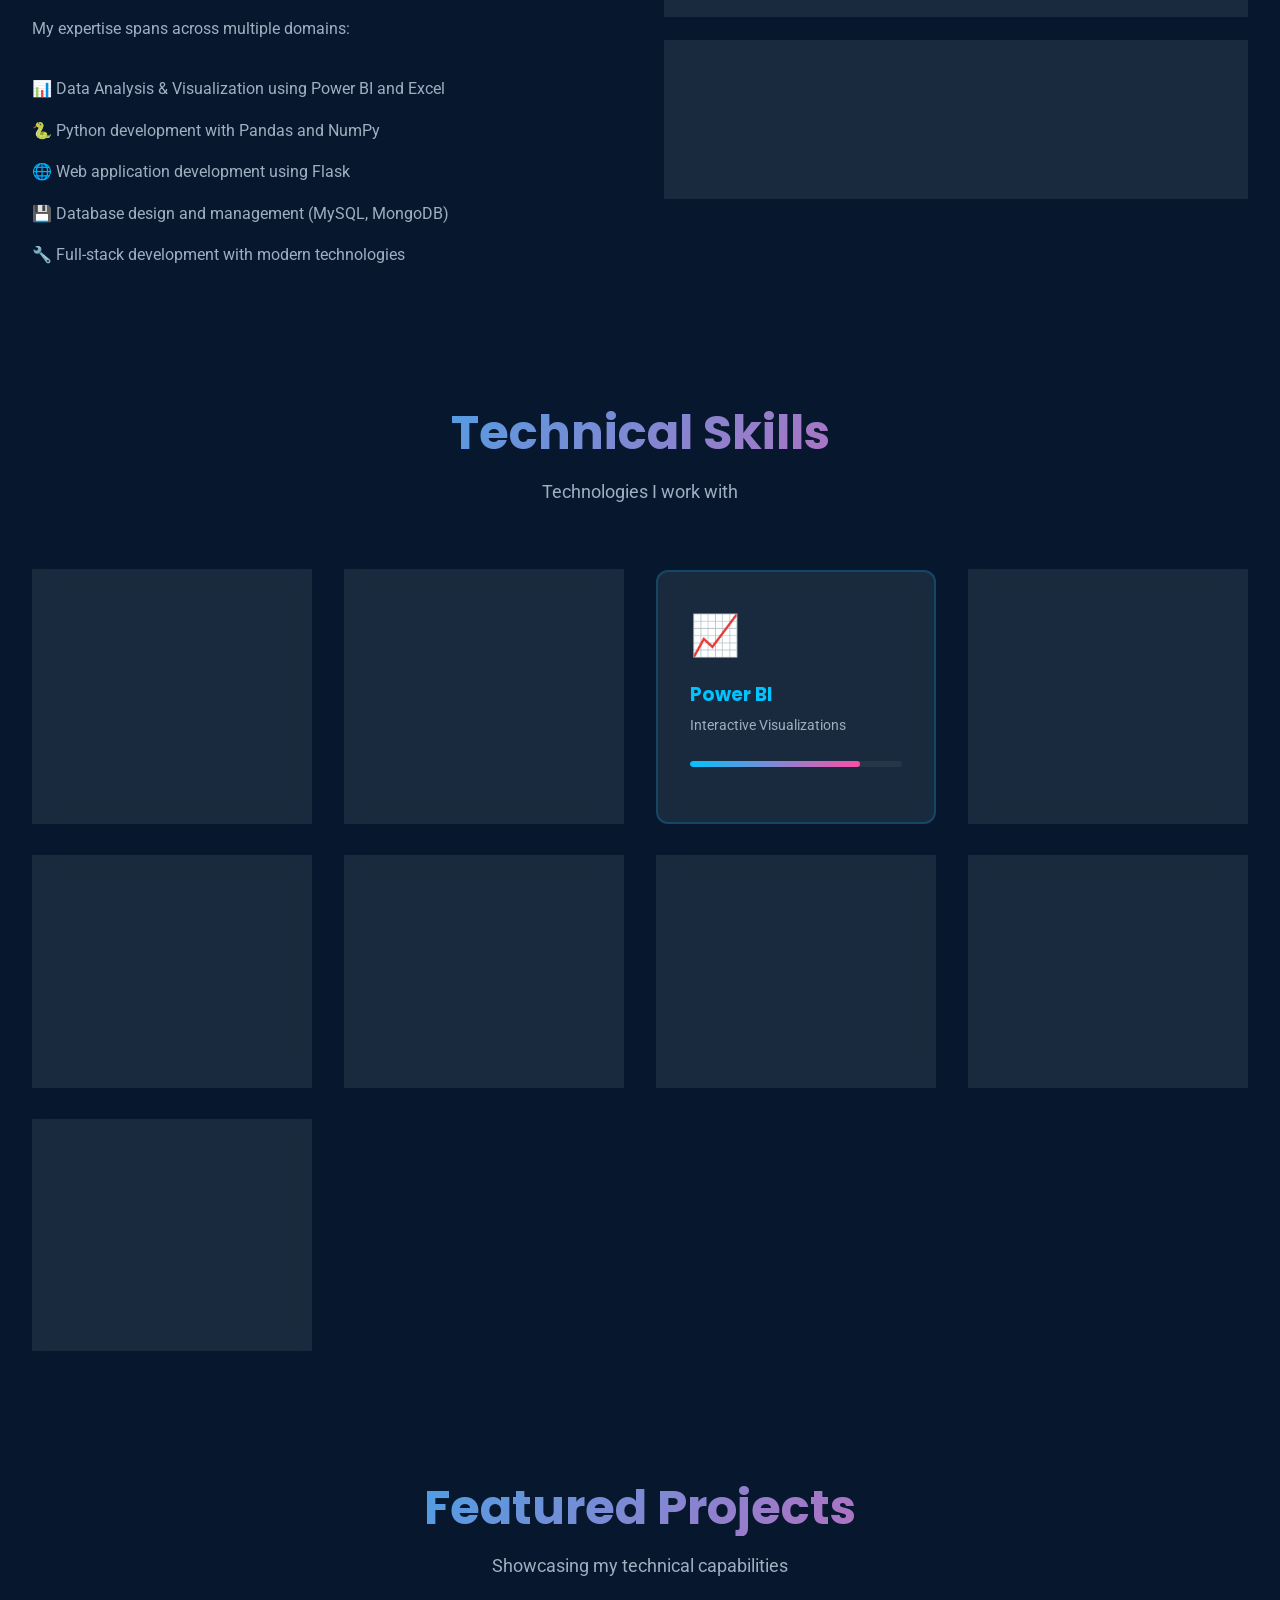
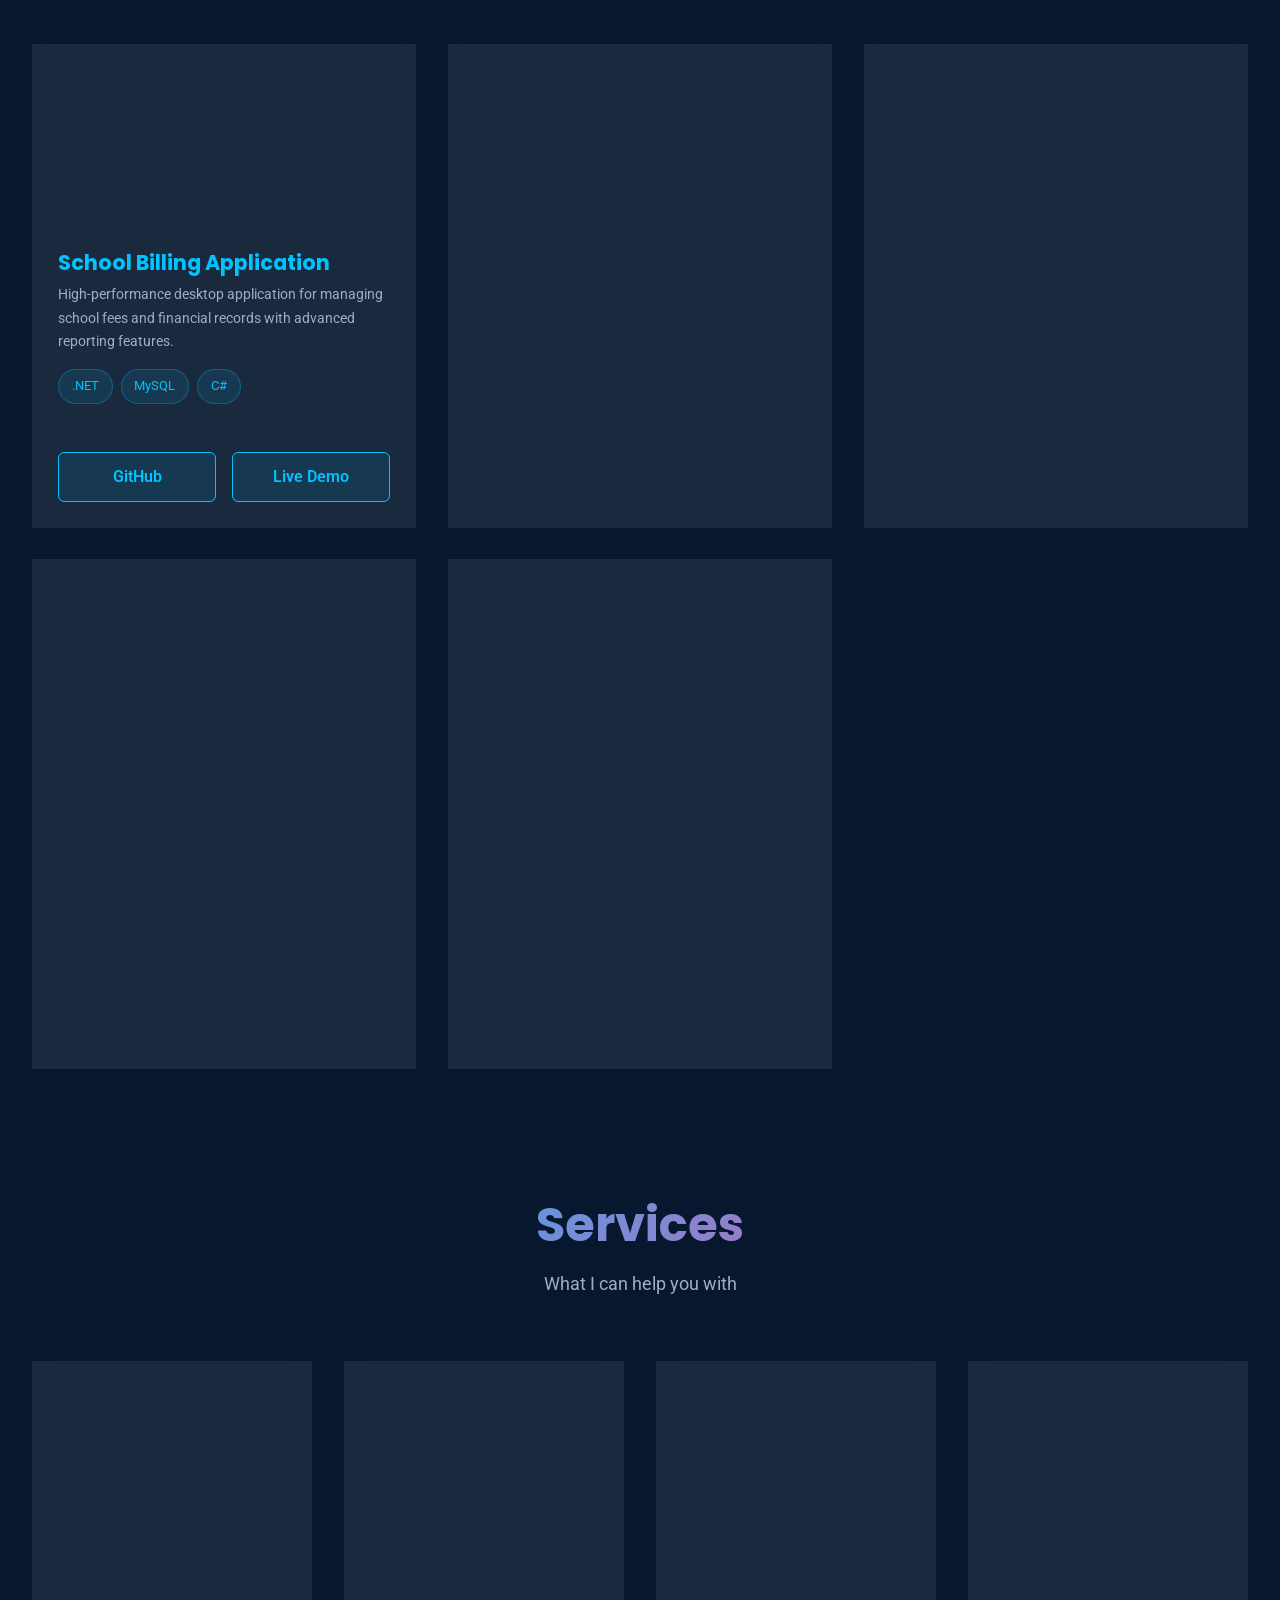
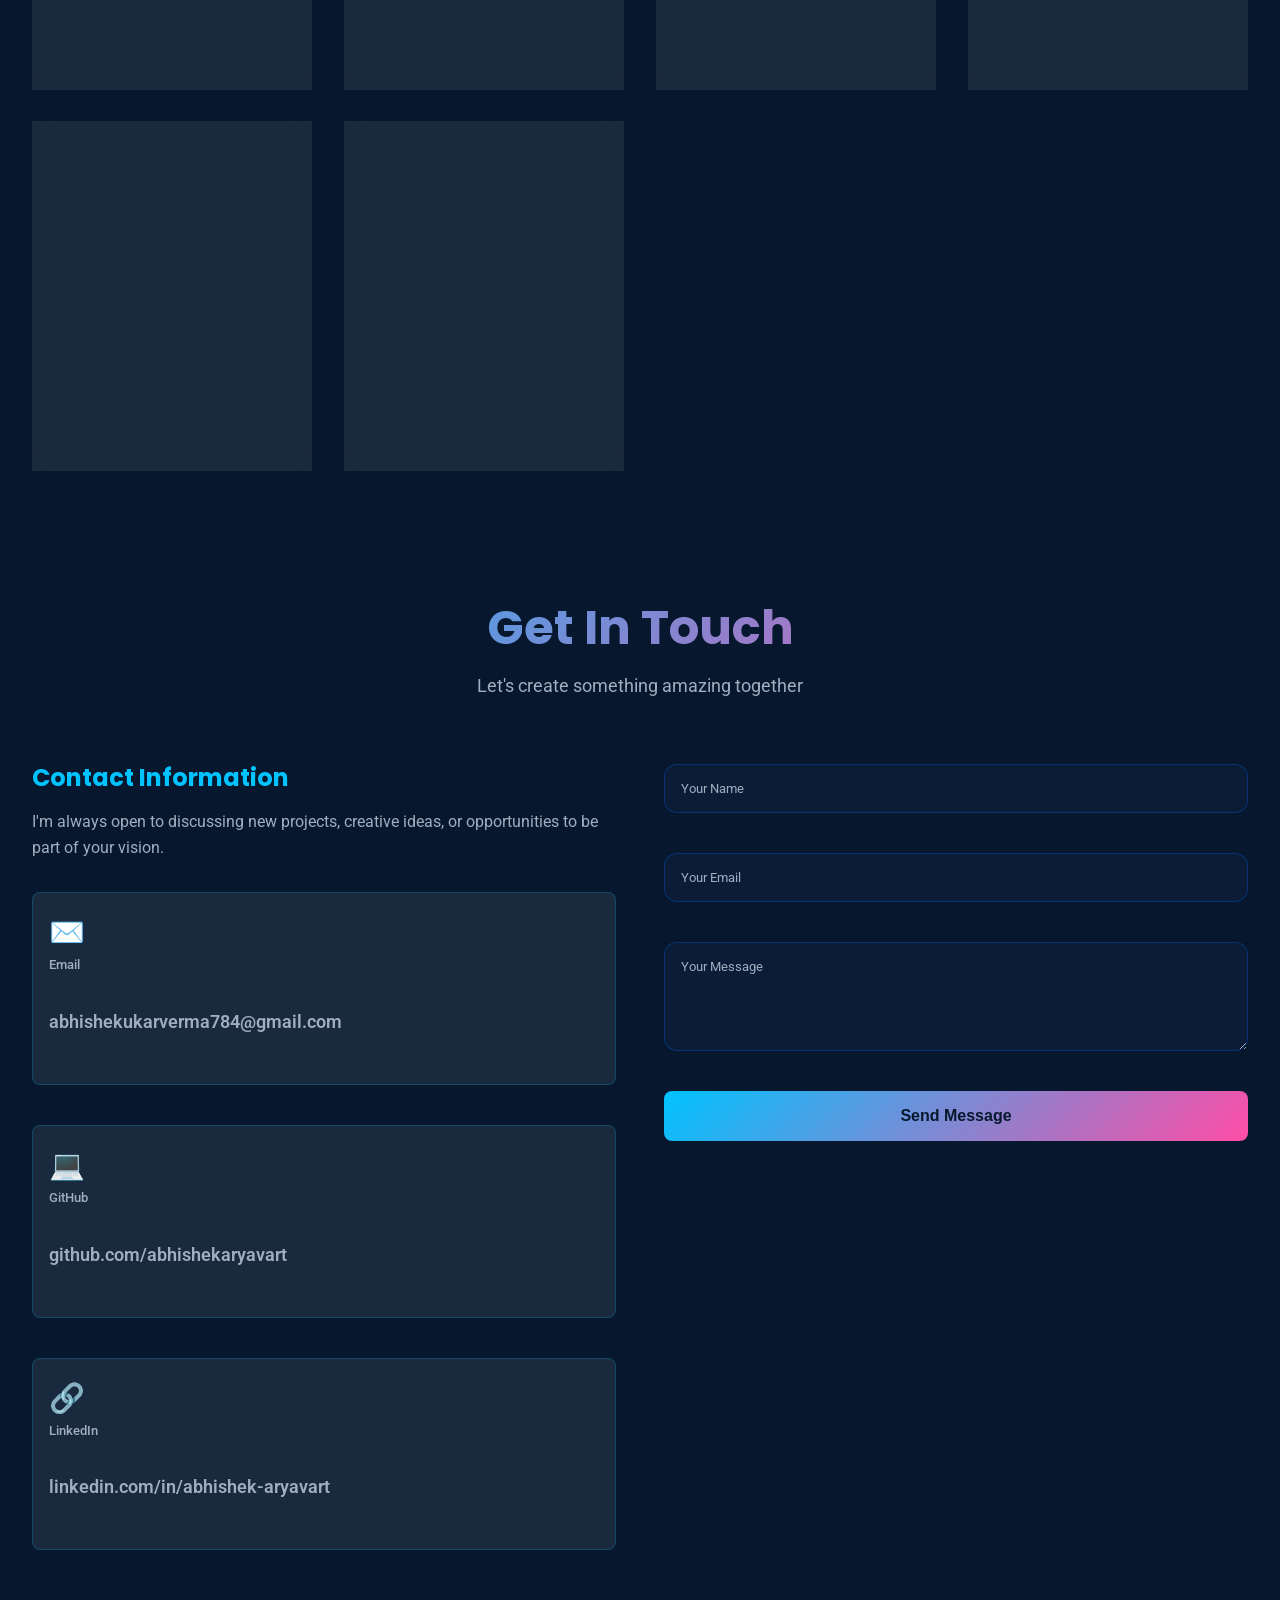
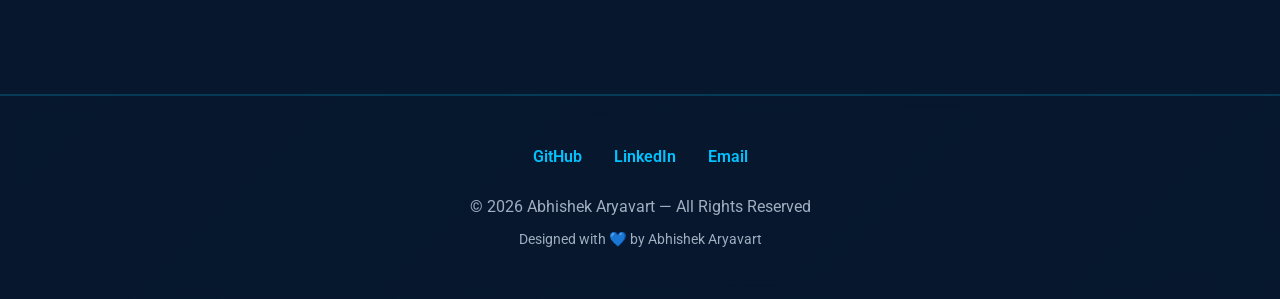
==== commit 71987d1a: "update portfolio design" ====
--- a/index.html
+++ b/index.html
@@ -4,257 +4,423 @@
 <head>
     <meta charset="UTF-8">
     <meta name="viewport" content="width=device-width, initial-scale=1.0">
-    <title>Abhishek Aryavart | Data Analyst & Software Developer</title>
+    <title>Abhishek Aryavart | Data Analyst & Developer Portfolio</title>
     <meta name="description"
-        content="Professional portfolio of Abhishek Aryavart, specialized in Data Science, Python, Power BI, and Software Development.">
+        content="Professional portfolio of Abhishek Aryavart - Data Analyst, Python Developer, Flask Developer. Specialized in Data Science, Power BI, and Web Development.">
 
     <!-- Meta for Theme -->
-    <meta name="theme-color" content="#1c4c94">
+    <meta name="theme-color" content="#07182E">
 
     <!-- CSS -->
     <link rel="stylesheet" href="style.css">
 </head>
 
 <body>
-    <!-- Animated background layers -->
+    <!-- Animated background -->
     <div class="bg-animated"></div>
-
-    <header id="header">
-        <nav>
-            <div class="logo"><span style="background: linear-gradient(135deg, #0066ff, #6c5ce7); -webkit-background-clip: text; -webkit-text-fill-color: transparent; background-clip: text;">Abhishek</span> <span style="background: linear-gradient(135deg, #ff006e, #fdc82c); -webkit-background-clip: text; -webkit-text-fill-color: transparent; background-clip: text;">Aryavart</span></div>
+    <div class="blob blob-1"></div>
+    <div class="blob blob-2"></div>
+    <div class="blob blob-3"></div>
+
+    <!-- Header & Navigation -->
+    <header id="header" class="navbar">
+        <nav class="nav-wrapper">
+            <div class="logo">
+                <span class="logo-text">Abhishek<span class="logo-accent">Aryavart</span></span>
+            </div>
             <ul class="nav-links">
-                <li><a href="#home">Home</a></li>
-                <li><a href="#about">About</a></li>
-                <li><a href="#skills">Skills</a></li>
-                <li><a href="#projects">Projects</a></li>
-                <li><a href="#contact">Contact</a></li>
+                <li><a href="#home" class="nav-link">Home</a></li>
+                <li><a href="#about" class="nav-link">About</a></li>
+                <li><a href="#skills" class="nav-link">Skills</a></li>
+                <li><a href="#projects" class="nav-link">Projects</a></li>
+                <li><a href="#services" class="nav-link">Services</a></li>
+                <li><a href="#contact" class="nav-link">Contact</a></li>
             </ul>
+            <a href="#contact" class="btn-cv">Download CV</a>
+            <div class="hamburger" id="hamburger">
+                <span></span>
+                <span></span>
+                <span></span>
+            </div>
         </nav>
     </header>
 
-    <main>
-        <!-- Section 1: Hero -->
+    <main class="main-content">
+        <!-- Hero Section -->
         <section id="home" class="hero">
-            <div class="hero-content animate-in">
-                <h1>Abhishek Aryavart</h1>
-                <h2>Data Analyst & Software Developer</h2>
-                <p style="margin-bottom: 2.5rem; color: var(--text-muted); font-size: 1.1rem; max-width: 550px;">
-                    Transforming raw data into actionable insights and building high-performance software solutions with
-                    a focus on Data Science and modern web technologies.
-                </p>
-                <div class="btn-container">
-                    <a href="#projects" class="btn btn-primary">View Projects</a>
-                    <a href="#" class="btn btn-secondary">Download Resume</a>
-                </div>
-            </div>
-            <div class="hero-img animate-in">
-                <img src="https://avatars.githubusercontent.com/u/117143251?v=4?s=400"
-                    alt="Abhishek Aryavart Profile">
-            </div>
-        </section>
-
-        <!-- Section 2: About Me -->
-        <section id="about">
-            <div class="glass animate-in" style="padding: 4rem; background: linear-gradient(135deg, rgba(255, 255, 255, 0.9) 0%, rgba(102, 126, 234, 0.05) 100%); border: 1px solid rgba(102, 126, 234, 0.2);">
-                <h2 style="margin-bottom: 2rem; background: linear-gradient(135deg, #0066ff, #6c5ce7, #ff006e); -webkit-background-clip: text; -webkit-text-fill-color: transparent; background-clip: text;">About Me</h2>
-                <p style="font-size: 1.2rem; margin-bottom: 1.5rem; font-weight: 500; background: linear-gradient(135deg, #0066ff, #6c5ce7); -webkit-background-clip: text; -webkit-text-fill-color: transparent; background-clip: text;">MCA
-                    In Data Science</p>
-                <div style="display: grid; grid-template-columns: 1fr 1fr; gap: 3rem;">
-                    <div>
-                        <p>I am a dedicated professional with a strong foundation in Data Analytics and software
-                            engineering. My journey is driven by a passion for solving complex problems using
-                            data-driven approaches and elegant code.</p>
-                        <p style="margin-top: 1.5rem;">With an MCA in Data Science, I specialize in bridging the gap
-                            between statistical analysis and practical software implementation.</p>
-                    </div>
-                    <div>
-                        <h4 style="margin-bottom: 1rem; color: #0066ff;">Career Objective</h4>
-                        <p>To leverage my technical expertise in Python, Data Science, and Full-Stack development to
-                            contribute to innovative projects that make a real-world impact.</p>
-                    </div>
-                </div>
-            </div>
-        </section>
-
-        <!-- Section 3: Skills -->
-        <section id="skills">
-            <h2 class="animate-in" style="text-align: center; margin-bottom: 1rem; background: linear-gradient(135deg, #0066ff, #6c5ce7, #ff006e); -webkit-background-clip: text; -webkit-text-fill-color: transparent; background-clip: text;">Expertise & Skills</h2>
-            <p class="animate-in" style="text-align: center; color: var(--text-muted); margin-bottom: 3rem;">A
-                comprehensive toolkit for data analysis and development.</p>
-
-            <div class="skills-grid">
-                <div class="skill-card glass animate-in">
+            <div class="hero-container">
+                <div class="hero-content">
+                    <h1 class="hero-title animate-fade-in">
+                        Hi, I'm <span class="gradient-text">Abhishek Aryavart</span>
+                    </h1>
+                    <div class="typing-container">
+                        <span>I'm a </span><span class="typing-text"></span>
+                    </div>
+                    <p class="hero-description animate-fade-in">
+                        Transforming raw data into actionable insights and building high-performance applications. Specialized in Data Analysis, Python, Flask, and modern web technologies.
+                    </p>
+                    <div class="hero-buttons animate-fade-in">
+                        <a href="#projects" class="btn btn-primary">View My Work</a>
+                        <a href="#contact" class="btn btn-secondary">Hire Me</a>
+                    </div>
+                    <div class="hero-socials animate-fade-in">
+                        <a href="https://github.com/abhishekaryavart" target="_blank" class="social-icon" title="GitHub">
+                            <svg width="24" height="24" viewBox="0 0 24 24" fill="currentColor">
+                                <path d="M12 0C5.37 0 0 5.37 0 12c0 5.31 3.435 9.795 8.205 11.385.6.105.825-.255.825-.57 0-.285-.015-1.23-.015-2.235-3.015.555-3.795-.735-4.035-1.41-.135-.345-.72-1.41-1.23-1.695-.42-.225-1.02-.78-.015-.795.945-.015 1.62.87 1.845 1.23 1.08 1.815 2.805 1.305 3.495.99.105-.78.42-1.305.765-1.605-2.67-.3-5.46-1.335-5.46-5.925 0-1.305.465-2.385 1.23-3.225-.12-.3-.54-1.53.12-3.18 0 0 1.005-.315 3.3 1.23.96-.27 1.98-.405 3-.405s2.04.135 3 405c2.295-1.56 3.3-1.23 3.3-1.23.66 1.65.24 2.88.12 3.18.765.84 1.23 1.905 1.23 3.225 0 4.605-2.805 5.625-5.475 5.925.435.375.81 1.095.81 2.22 0 1.605-.015 2.895-.015 3.3 0 .315.225.69.825.57A12.02 12.02 0 0024 12c0-6.63-5.37-12-12-12z"></path>
+                            </svg>
+                        </a>
+                        <a href="https://www.linkedin.com/in/abhishek-aryavart/" target="_blank" class="social-icon" title="LinkedIn">
+                            <svg width="24" height="24" viewBox="0 0 24 24" fill="currentColor">
+                                <path d="M20.447 20.452h-3.554v-5.569c0-1.328-.475-2.236-1.986-2.236-1.081 0-1.722.731-2.004 1.438-.103.25-.129.599-.129.948v5.419h-3.554s.05-8.746 0-9.637h3.554v1.364c.429-.646 1.199-1.563 2.917-1.563 2.134 0 3.732 1.391 3.732 4.384v5.452zM5.337 8.855c-1.144 0-1.915-.762-1.915-1.715 0-.953.77-1.715 1.958-1.715 1.187 0 1.927.762 1.948 1.715 0 .953-.761 1.715-1.991 1.715zm1.581 11.597H3.635V9.81h3.283v10.642zM22.225 0H1.771C.792 0 0 .774 0 1.729v20.542C0 23.227.792 24 1.771 24h20.451C23.2 24 24 23.227 24 22.271V1.729C24 .774 23.2 0 22.222 0h.003z"></path>
+                            </svg>
+                        </a>
+                        <a href="mailto:abhishekumarverma784@gmail.com" class="social-icon" title="Email">
+                            <svg width="24" height="24" viewBox="0 0 24 24" fill="currentColor">
+                                <path d="M20 4H4c-1.1 0-1.99.9-1.99 2L2 18c0 1.1.9 2 2 2h16c1.1 0 2-.9 2-2V6c0-1.1-.9-2-2-2zm0 4l-8 5-8-5V6l8 5 8-5v2z"></path>
+                            </svg>
+                        </a>
+                    </div>
+                </div>
+                <div class="hero-image">
+                    <div class="glow-ring"></div>
+                    <img src="https://avatars.githubusercontent.com/u/117143251?v=4" alt="Abhishek Aryavart" class="profile-img">
+                </div>
+            </div>
+        </section>
+
+        <!-- Statistics Section -->
+        <section id="stats" class="stats-section">
+            <div class="stats-grid">
+                <div class="stat-card animate-fade-in">
+                    <div class="stat-number" data-count="10">0</div>
+                    <span class="stat-suffix">+</span>
+                    <p class="stat-label">Years Experience</p>
+                </div>
+                <div class="stat-card animate-fade-in">
+                    <div class="stat-number" data-count="30">0</div>
+                    <span class="stat-suffix">+</span>
+                    <p class="stat-label">Projects Completed</p>
+                </div>
+                <div class="stat-card animate-fade-in">
+                    <div class="stat-number" data-count="5">0</div>
+                    <span class="stat-suffix">+</span>
+                    <p class="stat-label">Technologies</p>
+                </div>
+                <div class="stat-card animate-fade-in">
+                    <div class="stat-number" data-count="100">0</div>
+                    <span class="stat-suffix">+</span>
+                    <p class="stat-label">Users & Clients</p>
+                </div>
+            </div>
+        </section>
+
+        <!-- About Section -->
+        <section id="about" class="about-section">
+            <div class="section-header animate-fade-in">
+                <h2 class="section-title">About Me</h2>
+                <p class="section-subtitle">Get to know me better</p>
+            </div>
+            <div class="about-container">
+                <div class="about-text animate-fade-in">
+                    <h3>Professional Summary</h3>
+                    <p>I'm a dedicated data analyst and software developer with a passion for solving complex problems through data-driven approaches and elegant code. With an MCA in Data Science, I bridge the gap between statistical analysis and practical software implementation.</p>
+                    <p>My expertise spans across multiple domains:</p>
+                    <ul class="about-list">
+                        <li>📊 Data Analysis & Visualization using Power BI and Excel</li>
+                        <li>🐍 Python development with Pandas and NumPy</li>
+                        <li>🌐 Web application development using Flask</li>
+                        <li>💾 Database design and management (MySQL, MongoDB)</li>
+                        <li>🔧 Full-stack development with modern technologies</li>
+                    </ul>
+                </div>
+                <div class="about-highlight animate-fade-in">
+                    <div class="highlight-box">
+                        <h3>Career Vision</h3>
+                        <p>To leverage my technical expertise in Python, Data Science, and Full-Stack development to contribute to innovative projects that make a real-world impact and drive meaningful business outcomes.</p>
+                    </div>
+                    <div class="highlight-box">
+                        <h3>Education</h3>
+                        <p><strong>Master of Computer Applications (MCA)</strong><br>Specialization: Data Science</p>
+                    </div>
+                </div>
+            </div>
+        </section>
+
+        <!-- Skills Section -->
+        <section id="skills" class="skills-section">
+            <div class="section-header animate-fade-in">
+                <h2 class="section-title">Technical Skills</h2>
+                <p class="section-subtitle">Technologies I work with</p>
+            </div>
+            <div class="skills-container">
+                <div class="skill-card skill-python animate-fade-in">
+                    <div class="skill-icon">🐍</div>
                     <h3>Python</h3>
                     <p>Core programming & Automation</p>
-                </div>
-                <div class="skill-card glass animate-in">
-                    <h3>Data Analysis</h3>
-                    <p>Pandas, Numpy & Insights</p>
-                </div>
-                <div class="skill-card glass animate-in">
+                    <div class="progress-bar">
+                        <div class="progress-fill" data-width="90"></div>
+                    </div>
+                </div>
+                <div class="skill-card skill-data animate-fade-in">
+                    <div class="skill-icon">📊</div>
+                    <h3>Pandas & Data Analysis</h3>
+                    <p>Data manipulation & Insights</p>
+                    <div class="progress-bar">
+                        <div class="progress-fill" data-width="85"></div>
+                    </div>
+                </div>
+                <div class="skill-card skill-powerbi animate-fade-in">
+                    <div class="skill-icon">📈</div>
                     <h3>Power BI</h3>
                     <p>Interactive Visualizations</p>
-                </div>
-                <div class="skill-card glass animate-in">
+                    <div class="progress-bar">
+                        <div class="progress-fill" data-width="80"></div>
+                    </div>
+                </div>
+                <div class="skill-card skill-excel animate-fade-in">
+                    <div class="skill-icon">📋</div>
+                    <h3>Excel</h3>
+                    <p>Advanced Analytics</p>
+                    <div class="progress-bar">
+                        <div class="progress-fill" data-width="85"></div>
+                    </div>
+                </div>
+                <div class="skill-card skill-mysql animate-fade-in">
+                    <div class="skill-icon">🗄️</div>
                     <h3>MySQL</h3>
-                    <p>Database Management & SQL</p>
-                </div>
-                <div class="skill-card glass animate-in">
+                    <p>Database Management</p>
+                    <div class="progress-bar">
+                        <div class="progress-fill" data-width="80"></div>
+                    </div>
+                </div>
+                <div class="skill-card skill-flask animate-fade-in">
+                    <div class="skill-icon">🌐</div>
                     <h3>Flask</h3>
                     <p>Web Frameworks & APIs</p>
-                </div>
-                <div class="skill-card glass animate-in">
+                    <div class="progress-bar">
+                        <div class="progress-fill" data-width="78"></div>
+                    </div>
+                </div>
+                <div class="skill-card skill-csharp animate-fade-in">
+                    <div class="skill-icon">🔷</div>
                     <h3>C#</h3>
                     <p>.NET Development</p>
-                </div>
-                <div class="skill-card glass animate-in">
+                    <div class="progress-bar">
+                        <div class="progress-fill" data-width="75"></div>
+                    </div>
+                </div>
+                <div class="skill-card skill-mongodb animate-fade-in">
+                    <div class="skill-icon">🍃</div>
                     <h3>MongoDB</h3>
-                    <p>NoSQL Database Solutions</p>
-                </div>
-                <div class="skill-card glass animate-in">
+                    <p>NoSQL Solutions</p>
+                    <div class="progress-bar">
+                        <div class="progress-fill" data-width="75"></div>
+                    </div>
+                </div>
+                <div class="skill-card skill-git animate-fade-in">
+                    <div class="skill-icon">🔀</div>
                     <h3>Git & GitHub</h3>
-                    <p>Version Control & Collaboration</p>
-                </div>
-            </div>
-        </section>
-
-        <!-- Section 4: Projects -->
-        <section id="projects">
-            <h2 class="animate-in" style="background: linear-gradient(135deg, #0066ff, #6c5ce7); -webkit-background-clip: text; -webkit-text-fill-color: transparent; background-clip: text; margin-bottom: 1rem;">Featured Projects</h2>
-            <p class="animate-in" style="color: var(--text-muted); margin-bottom: 4rem;">Showcasing my technical
-                capabilities through real-world applications.</p>
-
+                    <p>Version Control</p>
+                    <div class="progress-bar">
+                        <div class="progress-fill" data-width="88"></div>
+                    </div>
+                </div>
+            </div>
+        </section>
+
+        <!-- Projects Section -->
+        <section id="projects" class="projects-section">
+            <div class="section-header animate-fade-in">
+                <h2 class="section-title">Featured Projects</h2>
+                <p class="section-subtitle">Showcasing my technical capabilities</p>
+            </div>
             <div class="projects-grid">
                 <!-- Project 1 -->
-                <div class="project-card glass animate-in">
-                    <div>
-                        <h3>School Billing App</h3>
-                        <p>A high-performance desktop application for managing school fees and financial records.</p>
-                        <div class="project-tech">
-                            <span class="tech-tag">.NET</span>
-                            <span class="tech-tag">MySQL</span>
-                            <span class="tech-tag">C#</span>
-                        </div>
-                    </div>
-                    <div class="btn-container">
-                        <a href="#" class="btn btn-primary"
-                            style="padding: 0.6rem 1.2rem; font-size: 0.9rem;">GitHub</a>
-                        <a href="#" class="btn btn-secondary" style="padding: 0.6rem 1.2rem; font-size: 0.9rem;">Live
-                            Demo</a>
+                <div class="project-card animate-fade-in">
+                    <div class="project-image" style="background: linear-gradient(135deg, #0066ff, #6c5ce7);">
+                        <span class="project-emoji">📱</span>
+                    </div>
+                    <h3>School Billing Application</h3>
+                    <p>High-performance desktop application for managing school fees and financial records with advanced reporting features.</p>
+                    <div class="tech-tags">
+                        <span class="tech-tag">.NET</span>
+                        <span class="tech-tag">MySQL</span>
+                        <span class="tech-tag">C#</span>
+                    </div>
+                    <div class="project-links">
+                        <a href="https://github.com/abhishekaryavart" target="_blank" class="btn-link">GitHub</a>
+                        <a href="#" class="btn-link">Live Demo</a>
                     </div>
                 </div>
 
                 <!-- Project 2 -->
-                <div class="project-card glass animate-in">
-                    <div>
-                        <h3>E-Learning Platform</h3>
-                        <p>Scalable web platform featuring course delivery and student progress analytics.</p>
-                        <div class="project-tech">
-                            <span class="tech-tag">Python</span>
-                            <span class="tech-tag">Flask</span>
-                            <span class="tech-tag">JavaScript</span>
-                        </div>
-                    </div>
-                    <div class="btn-container">
-                        <a href="#" class="btn btn-primary"
-                            style="padding: 0.6rem 1.2rem; font-size: 0.9rem;">GitHub</a>
+                <div class="project-card animate-fade-in">
+                    <div class="project-image" style="background: linear-gradient(135deg, #ff4da6, #ff006e);">
+                        <span class="project-emoji">🎓</span>
+                    </div>
+                    <h3>E-Learning Platform</h3>
+                    <p>Scalable web platform featuring course delivery, student progress tracking, and interactive learning modules with real-time analytics.</p>
+                    <div class="tech-tags">
+                        <span class="tech-tag">Flask</span>
+                        <span class="tech-tag">Python</span>
+                        <span class="tech-tag">JavaScript</span>
+                    </div>
+                    <div class="project-links">
+                        <a href="https://github.com/abhishekaryavart" target="_blank" class="btn-link">GitHub</a>
+                        <a href="#" class="btn-link">Live Demo</a>
                     </div>
                 </div>
 
                 <!-- Project 3 -->
-                <div class="project-card glass animate-in">
-                    <div>
-                        <h3>Image Catalog System</h3>
-                        <p>Intelligent image indexing and storage system optimized for large-scale media assets.</p>
-                        <div class="project-tech">
-                            <span class="tech-tag">Python</span>
-                            <span class="tech-tag">MongoDB</span>
-                        </div>
-                    </div>
-                    <div class="btn-container">
-                        <a href="#" class="btn btn-primary"
-                            style="padding: 0.6rem 1.2rem; font-size: 0.9rem;">GitHub</a>
+                <div class="project-card animate-fade-in">
+                    <div class="project-image" style="background: linear-gradient(135deg, #00c3ff, #00d4ff);">
+                        <span class="project-emoji">🖼️</span>
+                    </div>
+                    <h3>Image Cataloguing System</h3>
+                    <p>Intelligent image indexing and storage system optimized for large-scale media assets with advanced search and filtering.</p>
+                    <div class="tech-tags">
+                        <span class="tech-tag">Python</span>
+                        <span class="tech-tag">MongoDB</span>
+                        <span class="tech-tag">Flask</span>
+                    </div>
+                    <div class="project-links">
+                        <a href="https://github.com/abhishekaryavart" target="_blank" class="btn-link">GitHub</a>
+                        <a href="#" class="btn-link">Live Demo</a>
                     </div>
                 </div>
 
                 <!-- Project 4 -->
-                <div class="project-card glass animate-in">
-                    <div>
-                        <h3>Data Analysis Dashboard</h3>
-                        <p>Strategic business intelligence dashboard visualizing complex data for decision makers.</p>
-                        <div class="project-tech">
-                            <span class="tech-tag">Power BI</span>
-                            <span class="tech-tag">DAX</span>
-                            <span class="tech-tag">Excel</span>
-                        </div>
-                    </div>
-                    <div class="btn-container">
-                        <a href="#" class="btn btn-secondary" style="padding: 0.6rem 1.2rem; font-size: 0.9rem;">View
-                            Insights</a>
-                    </div>
-                </div>
-            </div>
-        </section>
-
-        <!-- Section 5: Experience / Learning -->
-        <section id="experience">
-            <h2 class="animate-in" style="margin-bottom: 4rem; background: linear-gradient(135deg, #0066ff, #6c5ce7); -webkit-background-clip: text; -webkit-text-fill-color: transparent; background-clip: text;">Experience & Learning</h2>
-            <div class="exp-container">
-                <div class="exp-item glass animate-in">
-                    <div style="font-size: 2rem;">☁️</div>
-                    <div>
-                        <h3 style="color: #0066ff;">AWS Data Engineering</h3>
-                        <p>Specialized training in cloud data architecture and pipelines using Amazon Web Services.</p>
-                    </div>
-                </div>
-                <div class="exp-item glass animate-in">
-                    <div style="font-size: 2rem;">📊</div>
-                    <div>
-                        <h3 style="color: #6c5ce7;">Data Analytics Practice</h3>
-                        <p>Consistent application of statistical methods to solve real-world business challenges.</p>
-                    </div>
-                </div>
-                <div class="exp-item glass animate-in">
-                    <div style="font-size: 2rem;">💻</div>
-                    <div>
-                        <h3 style="color: #ff006e;">Problem Solving</h3>
-                        <p>Daily dedication to mastering Data Structures and Algorithms for optimized software
-                            development.</p>
-                    </div>
-                </div>
-            </div>
-        </section>
-
-        <!-- Section 6: Contact -->
-        <section id="contact">
-            <h2 class="animate-in" style="background: linear-gradient(135deg, #0066ff, #ff006e); -webkit-background-clip: text; -webkit-text-fill-color: transparent; background-clip: text;">Get In Touch</h2>
-            <div class="contact-container glass animate-in" style="padding: 4rem; background: linear-gradient(135deg, rgba(255, 255, 255, 0.9) 0%, rgba(0, 212, 255, 0.05) 100%); border: 1px solid rgba(0, 102, 255, 0.2);">
-                <div class="contact-info">
-                    <p style="margin-bottom: 2rem;">I am always open to discussing new projects, creative ideas, or
-                        opportunities to be part of your vision.</p>
-                    <a href="mailto:abhishekumarverma784@gmail.com">📧 abhishekumarverma784@gmail.com</a>
-                    <a href="https://github.com/abhishekaryavart">📂 GitHub Profile</a>
-                    <a href="https://www.linkedin.com/feed/">🔗 LinkedIn Connection</a>
-                </div>
-                <form class="contact-form">
-                    <input type="text" placeholder="Your Name" required>
-                    <input type="email" placeholder="Your Email" required>
-                    <textarea placeholder="Your Message" rows="5" required></textarea>
-                    <button type="submit" class="btn btn-primary" style="width: 100%;">Send Message</button>
+                <div class="project-card animate-fade-in">
+                    <div class="project-image" style="background: linear-gradient(135deg, #ff7e5f, #feb47b);">
+                        <span class="project-emoji">📊</span>
+                    </div>
+                    <h3>Data Analysis Dashboard</h3>
+                    <p>Strategic business intelligence dashboard visualizing complex data for decision makers with interactive filters and real-time updates.</p>
+                    <div class="tech-tags">
+                        <span class="tech-tag">Power BI</span>
+                        <span class="tech-tag">DAX</span>
+                        <span class="tech-tag">Excel</span>
+                    </div>
+                    <div class="project-links">
+                        <a href="#" class="btn-link">View Insights</a>
+                    </div>
+                </div>
+
+                <!-- Project 5 -->
+                <div class="project-card animate-fade-in">
+                    <div class="project-image" style="background: linear-gradient(135deg, #667eea, #764ba2);">
+                        <span class="project-emoji">🧠</span>
+                    </div>
+                    <h3>Quiz Master Classroom System</h3>
+                    <p>Complete learning management system with automated quiz generation, student assessments, and performance analytics.</p>
+                    <div class="tech-tags">
+                        <span class="tech-tag">Flask</span>
+                        <span class="tech-tag">MySQL</span>
+                        <span class="tech-tag">Python</span>
+                    </div>
+                    <div class="project-links">
+                        <a href="https://github.com/abhishekaryavart" target="_blank" class="btn-link">GitHub</a>
+                        <a href="#" class="btn-link">Live Demo</a>
+                    </div>
+                </div>
+            </div>
+        </section>
+
+        <!-- Services Section -->
+        <section id="services" class="services-section">
+            <div class="section-header animate-fade-in">
+                <h2 class="section-title">Services</h2>
+                <p class="section-subtitle">What I can help you with</p>
+            </div>
+            <div class="services-grid">
+                <div class="service-card animate-fade-in">
+                    <div class="service-icon">📊</div>
+                    <h3>Data Analysis</h3>
+                    <p>Transform raw data into actionable insights with comprehensive analysis and visualization using Power BI and advanced analytics tools.</p>
+                </div>
+                <div class="service-card animate-fade-in">
+                    <div class="service-icon">🌐</div>
+                    <h3>Web Development</h3>
+                    <p>Build scalable, responsive web applications using Flask, Python, and modern JavaScript technologies with clean architecture.</p>
+                </div>
+                <div class="service-card animate-fade-in">
+                    <div class="service-icon">🗄️</div>
+                    <h3>Database Design</h3>
+                    <p>Design and implement robust database solutions using MySQL and MongoDB, optimized for performance and scalability.</p>
+                </div>
+                <div class="service-card animate-fade-in">
+                    <div class="service-icon">📈</div>
+                    <h3>Data Visualization</h3>
+                    <p>Create stunning interactive dashboards and visualizations that tell compelling stories with your data.</p>
+                </div>
+                <div class="service-card animate-fade-in">
+                    <div class="service-icon">💼</div>
+                    <h3>Full-Stack Development</h3>
+                    <p>End-to-end development solutions combining frontend, backend, and database technologies for complete applications.</p>
+                </div>
+                <div class="service-card animate-fade-in">
+                    <div class="service-icon">🚀</div>
+                    <h3>Performance Optimization</h3>
+                    <p>Optimize your applications for speed, scalability, and efficiency with best practices and modern tools.</p>
+                </div>
+            </div>
+        </section>
+
+        <!-- Contact Section -->
+        <section id="contact" class="contact-section">
+            <div class="section-header animate-fade-in">
+                <h2 class="section-title">Get In Touch</h2>
+                <p class="section-subtitle">Let's create something amazing together</p>
+            </div>
+            <div class="contact-wrapper">
+                <div class="contact-info animate-fade-in">
+                    <h3>Contact Information</h3>
+                    <p>I'm always open to discussing new projects, creative ideas, or opportunities to be part of your vision.</p>
+                    <div class="contact-links">
+                        <a href="mailto:abhishekumarverma784@gmail.com" class="contact-item">
+                            <span class="contact-icon">✉️</span>
+                            <div>
+                                <p class="contact-label">Email</p>
+                                <p class="contact-value">abhishekukarverma784@gmail.com</p>
+                            </div>
+                        </a>
+                        <a href="https://github.com/abhishekaryavart" target="_blank" class="contact-item">
+                            <span class="contact-icon">💻</span>
+                            <div>
+                                <p class="contact-label">GitHub</p>
+                                <p class="contact-value">github.com/abhishekaryavart</p>
+                            </div>
+                        </a>
+                        <a href="https://www.linkedin.com/in/abhishek-aryavart/" target="_blank" class="contact-item">
+                            <span class="contact-icon">🔗</span>
+                            <div>
+                                <p class="contact-label">LinkedIn</p>
+                                <p class="contact-value">linkedin.com/in/abhishek-aryavart</p>
+                            </div>
+                        </a>
+                    </div>
+                </div>
+                <form class="contact-form animate-fade-in" id="contactForm">
+                    <input type="text" placeholder="Your Name" required class="form-input">
+                    <input type="email" placeholder="Your Email" required class="form-input">
+                    <textarea placeholder="Your Message" rows="5" required class="form-input"></textarea>
+                    <button type="submit" class="btn btn-primary">Send Message</button>
                 </form>
             </div>
         </section>
     </main>
 
-    <!-- Section 7: Footer -->
-    <footer style="padding: 4rem 2rem; background: linear-gradient(135deg, #0f172a 0%, #1a2847 100%); color: white; text-align: center; position: relative; overflow: hidden;">
-        <div style="position: absolute; top: 0; left: 0; width: 100%; height: 4px; background: linear-gradient(90deg, #0066ff, #6c5ce7, #ff006e, #00d4ff);"></div>
-        <div style="margin-bottom: 2rem; position: relative; z-index: 1;">
-            <p>Designed with 💙 by <span style="background: linear-gradient(135deg, #00d4ff, #ff006e); -webkit-background-clip: text; -webkit-text-fill-color: transparent; background-clip: text; font-weight: 700;">Abhishek Aryavart</span></p>
+    <!-- Footer -->
+    <footer class="footer">
+        <div class="footer-content">
+            <div class="footer-socials">
+                <a href="https://github.com/abhishekaryavart" target="_blank" class="footer-social" title="GitHub">GitHub</a>
+                <a href="https://www.linkedin.com/in/abhishek-aryavart/" target="_blank" class="footer-social" title="LinkedIn">LinkedIn</a>
+                <a href="mailto:abhishekumarverma784@gmail.com" class="footer-social" title="Email">Email</a>
+            </div>
+            <p class="footer-text">© 2026 Abhishek Aryavart — All Rights Reserved</p>
+            <p class="footer-tagline">Designed with <span class="heart">💙</span> by Abhishek Aryavart</p>
         </div>
-        <p style="color: #a0aec0; font-size: 0.9rem; position: relative; z-index: 1;">&copy;
-            <script>document.write(new Date().getFullYear())</script> All Rights Reserved.
-        </p>
     </footer>
 
     <!-- JS -->
--- a/style.css
+++ b/style.css
@@ -1,39 +1,31 @@
 /* 
-    Enhanced Design System for Abhishek Aryavart
-    Theme: Colorful Modern / Glassmorphism
+    Modern Dark Theme Portfolio
+    Colors: #07182E (Dark Blue), #00c3ff (Glow Blue), #ff4da6 (Accent Pink), #ffffff (Light text)
     Fonts: Poppins (Headings), Roboto (Body)
 */
 
-@import url('https://fonts.googleapis.com/css2?family=Poppins:wght@300;500;700;800&family=Roboto:wght@300;400;500&display=swap');
+@import url('https://fonts.googleapis.com/css2?family=Poppins:wght@300;500;600;700;800&family=Roboto:wght@300;400;500;700&display=swap');
 
 :root {
     /* Colors */
-    --primary-blue: #0066ff;
-    --primary-purple: #6c5ce7;
-    --primary-pink: #ff006e;
-    --primary-cyan: #00d4ff;
-    --primary-green: #00b894;
-    --primary-orange: #ff7e5f;
-    --accent-yellow: #fdc82c;
-    --accent-red: #ff5252;
-    --text-dark: #0f172a;
-    --text-light: #f8fafc;
-    --text-muted: #64748b;
-    --bg-light: #f0f2f5;
-    --bg-gradient: linear-gradient(135deg, #667eea 0%, #764ba2 100%);
-    --glass-bg: rgba(255, 255, 255, 0.85);
-    --glass-border: rgba(255, 255, 255, 0.3);
-    --grad-primary: linear-gradient(135deg, #0066ff, #6c5ce7);
-    --grad-accent: linear-gradient(135deg, #ff006e, #fdc82c);
-    --grad-orange: linear-gradient(135deg, #ff7e5f, #feb47b);
-    --grad-green: linear-gradient(135deg, #00b894, #55efc4);
-    --grad-cyan: linear-gradient(135deg, #00d4ff, #0099e6);
-
-    /* Layout */
+    --dark-bg: #07182E;
+    --glow-blue: #00c3ff;
+    --accent-pink: #ff4da6;
+    --text-light: #ffffff;
+    --text-muted: #a0aec0;
+    --card-bg: rgba(255, 255, 255, 0.08);
+    --card-border: rgba(0, 195, 255, 0.2);
+    --grad-glow: linear-gradient(135deg, #00c3ff, #ff4da6);
+    --grad-blue: linear-gradient(135deg, #00c3ff, #0fa3e9);
+    --grad-pink: linear-gradient(135deg, #ff4da6, #ff006e);
+    
+    /* Spacing & Transitions */
     --transition: cubic-bezier(0.4, 0, 0.2, 1);
-}
-
-/* Reset & Base */
+    --transition-fast: 0.3s var(--transition);
+    --transition-slow: 0.6s var(--transition);
+}
+
+/* Reset */
 * {
     margin: 0;
     padding: 0;
@@ -41,26 +33,29 @@
     scroll-behavior: smooth;
 }
 
+html {
+    scroll-behavior: smooth;
+}
+
 body {
     font-family: 'Roboto', sans-serif;
-    color: var(--text-dark);
-    background: linear-gradient(180deg, #f0f2f5 0%, #e8eaef 100%);
+    background: var(--dark-bg);
+    color: var(--text-light);
     line-height: 1.6;
     overflow-x: hidden;
-}
-
-h1,
-h2,
-h3,
-h4 {
+    position: relative;
+}
+
+h1, h2, h3, h4, h5, h6 {
     font-family: 'Poppins', sans-serif;
+    font-weight: 700;
     line-height: 1.2;
 }
 
 a {
     text-decoration: none;
     color: inherit;
-    transition: 0.3s var(--transition);
+    transition: var(--transition-fast);
 }
 
 /* Animated Background */
@@ -71,175 +66,272 @@
     width: 100%;
     height: 100%;
     z-index: -1;
-    background: linear-gradient(-45deg, #0066ff, #6c5ce7, #ff006e, #00d4ff, #00b894, #ff7e5f);
-    background-size: 400% 400%;
-    animation: gradientShift 20s ease infinite;
-    opacity: 0.08;
-}
-
-@keyframes gradientShift {
-    0% {
-        background-position: 0% 50%;
-    }
-
-    50% {
-        background-position: 100% 50%;
-    }
-
-    100% {
-        background-position: 0% 50%;
-    }
-}
-
-/* Layout Utilities */
-section {
-    padding: 6rem 2rem;
-    max-width: 1200px;
-    margin: 0 auto;
-}
-
-/* Glass Style Enhancement */
-.glass {
-    background: var(--glass-bg);
-    backdrop-filter: blur(12px);
-    -webkit-backdrop-filter: blur(12px);
-    border: 1px solid var(--glass-border);
-    border-radius: 1.5rem;
-    box-shadow: 0 8px 32px 0 rgba(102, 126, 234, 0.1);
-    transition: 0.3s var(--transition);
-}
-
-/* Header & Nav */
-header {
+    background: radial-gradient(ellipse at 20% 50%, rgba(0, 195, 255, 0.1) 0%, transparent 40%),
+                radial-gradient(ellipse at 80% 50%, rgba(255, 77, 166, 0.08) 0%, transparent 40%),
+                var(--dark-bg);
+    pointer-events: none;
+}
+
+/* Blob Animations */
+.blob {
+    position: fixed;
+    z-index: -1;
+    opacity: 0.3;
+    filter: blur(40px);
+    pointer-events: none;
+}
+
+.blob-1 {
+    top: -20%;
+    right: -10%;
+    width: 500px;
+    height: 500px;
+    background: var(--glow-blue);
+    animation: blob-animation-1 8s infinite ease-in-out;
+}
+
+.blob-2 {
+    bottom: -10%;
+    left: -5%;
+    width: 400px;
+    height: 400px;
+    background: var(--accent-pink);
+    animation: blob-animation-2 7s infinite ease-in-out;
+}
+
+.blob-3 {
+    top: 50%;
+    left: 20%;
+    width: 300px;
+    height: 300px;
+    background: var(--glow-blue);
+    animation: blob-animation-3 9s infinite ease-in-out;
+}
+
+@keyframes blob-animation-1 {
+    0%, 100% { transform: translate(0, 0); }
+    33% { transform: translate(30px, -50px); }
+    66% { transform: translate(-20px, 20px); }
+}
+
+@keyframes blob-animation-2 {
+    0%, 100% { transform: translate(0, 0); }
+    33% { transform: translate(-30px, -30px); }
+    66% { transform: translate(30px, 20px); }
+}
+
+@keyframes blob-animation-3 {
+    0%, 100% { transform: translate(0, 0); }
+    33% { transform: translate(20px, 50px); }
+    66% { transform: translate(-40px, -20px); }
+}
+
+/* Navigation */
+.navbar {
     position: fixed;
     top: 0;
     width: 100%;
     z-index: 1000;
-    padding: 1.5rem 2rem;
-    transition: 0.4s var(--transition);
-}
-
-header.scrolled {
-    padding: 1rem 2rem;
-    background: rgba(255, 255, 255, 0.9);
+    padding: 1.2rem 2rem;
+    transition: var(--transition-fast);
+}
+
+.navbar.scrolled {
+    background: rgba(7, 24, 46, 0.95);
     backdrop-filter: blur(10px);
-    box-shadow: 0 8px 25px rgba(102, 126, 234, 0.15);
-}
-
-nav {
-    max-width: 1200px;
+    box-shadow: 0 4px 30px rgba(0, 195, 255, 0.1);
+    padding: 0.8rem 2rem;
+}
+
+.nav-wrapper {
+    max-width: 1400px;
     margin: 0 auto;
     display: flex;
     justify-content: space-between;
     align-items: center;
+    gap: 2rem;
 }
 
 .logo {
-    font-size: 1.5rem;
+    font-size: 1.8rem;
     font-weight: 800;
-    color: var(--primary-blue);
-}
-
-.nav-links {
-    display: flex;
-    gap: 2rem;
-    list-style: none;
-}
-
-.nav-links a {
-    font-weight: 500;
-    position: relative;
-    color: var(--text-dark);
-    transition: 0.3s var(--transition);
-}
-
-.nav-links a:hover {
-    color: #0066ff;
-}
-
-.nav-links a::after {
-    content: '';
-    position: absolute;
-    bottom: -5px;
-    left: 0;
-    width: 0;
-    height: 3px;
-    background: linear-gradient(135deg, #0066ff, #6c5ce7);
-    transition: 0.3s;
-}
-
-.nav-links a:hover::after {
-    width: 100%;
-}
-
-/* Hero Section */
-.hero {
-    height: 100vh;
-    display: flex;
-    align-items: center;
-    justify-content: space-between;
-    gap: 2rem;
-    padding-top: 0;
-}
-
-.hero-content {
-    flex: 1;
-}
-
-.hero h1 {
-    font-size: 5rem;
-    font-weight: 800;
-    margin-bottom: 0.5rem;
-    background: linear-gradient(135deg, #0066ff, #6c5ce7, #ff006e);
+    background: var(--grad-glow);
     -webkit-background-clip: text;
     -webkit-text-fill-color: transparent;
     background-clip: text;
-}
-
-.hero h2 {
-    font-size: 1.5rem;
+    letter-spacing: -1px;
+}
+
+.logo-text {
+    color: var(--text-light);
+}
+
+.logo-accent {
+    background: var(--grad-glow);
+    -webkit-background-clip: text;
+    -webkit-text-fill-color: transparent;
+    background-clip: text;
+}
+
+.nav-links {
+    display: flex;
+    list-style: none;
+    gap: 2.5rem;
+    flex: 1;
+}
+
+.nav-link {
+    position: relative;
     font-weight: 500;
     color: var(--text-muted);
-    margin-bottom: 2rem;
-}
-
-.hero-img {
-    flex: 0.8;
-    display: flex;
-    justify-content: center;
-    position: relative;
-}
-
-.hero-img img {
-    width: 350px;
-    height: 350px;
-    border-radius: 50%;102, 126, 234, 0.3), 0 0 30px rgba(255, 0, 110, 0.2);
-    transition: 0.5s var(--transition);
-}
-
-.hero-img img:hover {
-    transform: scale(1.05) rotateZ(5deg);
-    box-shadow: 0 30px 60px rgba(102, 126, 234, 0.4), 0 0 40px rgba(0, 212, 255, 0.3
-    object-fit: cover;
-    border: 8px solid white;
-    box-shadow: 0 20px 50px rgba(0, 0, 0, 0.1);
-}
-
-.btn-container {
-    display: flex;
-    gap: 1rem;
-}
-
-.btn {
-    padding: 1rem 2rem;
-    border-radius: 0.8rem;
+    transition: var(--transition-fast);
+}
+
+.nav-link:hover {
+    color: var(--glow-blue);
+}
+
+.nav-link::after {
+    content: '';
+    position: absolute;
+    bottom: -8px;
+    left: 0;
+    width: 0;
+    height: 2px;
+    background: var(--grad-glow);
+    transition: var(--transition-fast);
+}
+
+.nav-link:hover::after {
+    width: 100%;
+}
+
+.btn-cv {
+    padding: 0.8rem 1.5rem;
+    background: var(--grad-glow);
+    color: var(--dark-bg);
+    border-radius: 8px;
     font-weight: 600;
     display: inline-block;
+    white-space: nowrap;
+    transition: var(--transition-fast);
+}
+
+.btn-cv:hover {
+    transform: translateY(-2px);
+    box-shadow: 0 8px 20px rgba(0, 195, 255, 0.3);
+}
+
+.hamburger {
+    display: none;
+    flex-direction: column;
+    gap: 6px;
     cursor: pointer;
+}
+
+.hamburger span {
+    width: 25px;
+    height: 3px;
+    background: var(--glow-blue);
+    border-radius: 2px;
+    transition: var(--transition-fast);
+}
+
+/* Main Content */
+.main-content {
+    position: relative;
+    z-index: 1;
+}
+
+/* Hero Section */
+.hero {
+    min-height: 100vh;
+    display: flex;
+    align-items: center;
+    padding-top: 80px;
+    padding-bottom: 60px;
+}
+
+.hero-container {
+    max-width: 1400px;
+    margin: 0 auto;
+    width: 100%;
+    padding: 0 2rem;
+    display: grid;
+    grid-template-columns: 1fr 1fr;
+    gap: 4rem;
+    align-items: center;
+}
+
+.hero-content {
+    z-index: 2;
+}
+
+.hero-title {
+    font-size: 4rem;
+    margin-bottom: 1rem;
+    line-height: 1.2;
+}
+
+.gradient-text {
+    background: var(--grad-glow);
+    -webkit-background-clip: text;
+    -webkit-text-fill-color: transparent;
+    background-clip: text;
+    display: inline;
+}
+
+.typing-container {
+    font-size: 1.5rem;
+    color: var(--text-muted);
+    margin-bottom: 2rem;
+    min-height: 2rem;
+}
+
+.typing-text {
+    background: var(--grad-glow);
+    -webkit-background-clip: text;
+    -webkit-text-fill-color: transparent;
+    background-clip: text;
+    font-weight: 600;
+}
+
+.typing-text::after {
+    content: '|';
+    animation: blink 0.7s infinite;
+}
+
+@keyframes blink {
+    0%, 50% { opacity: 1; }
+    51%, 100% { opacity: 0; }
+}
+
+.hero-description {
+    font-size: 1.1rem;
+    color: var(--text-muted);
+    margin-bottom: 2rem;
+    line-height: 1.8;
+    max-width: 500px;
+}
+
+.hero-buttons {
+    display: flex;
+    gap: 1rem;
+    margin-bottom: 3rem;
+    flex-wrap: wrap;
+}
+
+.btn {
+    padding: 1rem 2.5rem;
+    border-radius: 8px;
+    font-weight: 600;
+    font-size: 1rem;
     border: none;
-    transition: 0.3s var(--transition);
+    cursor: pointer;
+    transition: var(--transition-fast);
     position: relative;
     overflow: hidden;
+    display: inline-block;
 }
 
 .btn::before {
@@ -250,7 +342,7 @@
     width: 100%;
     height: 100%;
     background: rgba(255, 255, 255, 0.2);
-    transition: 0.3s var(--transition);
+    transition: var(--transition-fast);
 }
 
 .btn:hover::before {
@@ -258,26 +350,259 @@
 }
 
 .btn-primary {
-    background: var(--grad-primary);
-    color: white;
+    background: var(--grad-glow);
+    color: var(--dark-bg);
+}
+
+.btn-primary:hover {
+    transform: translateY(-3px);
+    box-shadow: 0 12px 30px rgba(0, 195, 255, 0.4);
 }
 
 .btn-secondary {
-    background: var(--grad-accent);
-    color: var(--text-dark);
-}
-
-.btn:hover {
+    background: transparent;
+    color: var(--glow-blue);
+    border: 2px solid var(--glow-blue);
+}
+
+.btn-secondary:hover {
+    background: rgba(0, 195, 255, 0.1);
     transform: translateY(-3px);
-    box-shadow: 0 15px 30px rgba(0, 102, 255, 0.3);
-}
-
-/* Skills Cards */
-.skills-grid {
+}
+
+.hero-socials {
+    display: flex;
+    gap: 1.5rem;
+}
+
+.social-icon {
+    width: 50px;
+    height: 50px;
+    border-radius: 50%;
+    background: var(--card-bg);
+    border: 2px solid var(--card-border);
+    display: flex;
+    align-items: center;
+    justify-content: center;
+    color: var(--glow-blue);
+    transition: var(--transition-fast);
+}
+
+.social-icon:hover {
+    background: var(--glow-blue);
+    color: var(--dark-bg);
+    transform: translateY(-5px);
+    border-color: var(--glow-blue);
+}
+
+/* Hero Image */
+.hero-image {
+    position: relative;
+    display: flex;
+    justify-content: center;
+    align-items: center;
+}
+
+.glow-ring {
+    position: absolute;
+    width: 350px;
+    height: 350px;
+    border-radius: 50%;
+    background: conic-gradient(var(--glow-blue), var(--accent-pink), var(--glow-blue));
+    animation: spin 4s linear infinite;
+    z-index: 1;
+}
+
+@keyframes spin {
+    0% { transform: rotate(0deg); }
+    100% { transform: rotate(360deg); }
+}
+
+.profile-img {
+    width: 320px;
+    height: 320px;
+    border-radius: 50%;
+    object-fit: cover;
+    border: 8px solid var(--dark-bg);
+    position: relative;
+    z-index: 2;
+    box-shadow: 0 0 40px rgba(0, 195, 255, 0.3);
+    transition: var(--transition-slow);
+}
+
+.profile-img:hover {
+    transform: scale(1.05) rotateZ(5deg);
+    box-shadow: 0 0 60px rgba(0, 195, 255, 0.5);
+}
+
+/* Stats Section */
+.stats-section {
+    max-width: 1400px;
+    margin: 0 auto;
+    padding: 4rem 2rem;
+}
+
+.stats-grid {
     display: grid;
-    grid-template-columns: repeat(auto-fill, minmax(200px, 1fr));
-    gap: 1.5rem;
-    margin-top: 3rem;
+    grid-template-columns: repeat(auto-fit, minmax(200px, 1fr));
+    gap: 2rem;
+}
+
+.stat-card {
+    background: var(--card-bg);
+    border: 2px solid var(--card-border);
+    border-radius: 12px;
+    padding: 2rem;
+    text-align: center;
+    backdrop-filter: blur(10px);
+    transition: var(--transition-fast);
+    position: relative;
+    overflow: hidden;
+}
+
+.stat-card::before {
+    content: '';
+    position: absolute;
+    top: 0;
+    left: 0;
+    width: 100%;
+    height: 4px;
+    background: var(--grad-glow);
+    transform: scaleX(0);
+    transform-origin: left;
+    transition: var(--transition-fast);
+}
+
+.stat-card:hover::before {
+    transform: scaleX(1);
+}
+
+.stat-card:hover {
+    border-color: var(--glow-blue);
+    transform: translateY(-5px);
+}
+
+.stat-number {
+    font-size: 3rem;
+    font-weight: 800;
+    background: var(--grad-glow);
+    -webkit-background-clip: text;
+    -webkit-text-fill-color: transparent;
+    background-clip: text;
+    display: inline;
+}
+
+.stat-suffix {
+    color: var(--glow-blue);
+    font-size: 1.8rem;
+    font-weight: 700;
+}
+
+.stat-label {
+    color: var(--text-muted);
+    margin-top: 0.5rem;
+    font-size: 0.9rem;
+}
+
+/* Section Header */
+.section-header {
+    text-align: center;
+    margin-bottom: 4rem;
+}
+
+.section-title {
+    font-size: 3rem;
+    margin-bottom: 1rem;
+    background: var(--grad-glow);
+    -webkit-background-clip: text;
+    -webkit-text-fill-color: transparent;
+    background-clip: text;
+}
+
+.section-subtitle {
+    font-size: 1.1rem;
+    color: var(--text-muted);
+}
+
+/* About Section */
+.about-section {
+    max-width: 1400px;
+    margin: 0 auto;
+    padding: 4rem 2rem;
+}
+
+.about-container {
+    display: grid;
+    grid-template-columns: 1fr 1fr;
+    gap: 3rem;
+    align-items: start;
+}
+
+.about-text h3 {
+    font-size: 1.8rem;
+    margin-bottom: 1rem;
+    color: var(--glow-blue);
+}
+
+.about-text p {
+    color: var(--text-muted);
+    margin-bottom: 1rem;
+    line-height: 1.8;
+}
+
+.about-list {
+    list-style: none;
+    margin-top: 1.5rem;
+}
+
+.about-list li {
+    padding: 0.5rem 0;
+    color: var(--text-muted);
+    display: flex;
+    align-items: center;
+    gap: 0.5rem;
+}
+
+.highlight-box {
+    background: var(--card-bg);
+    border: 2px solid var(--card-border);
+    border-radius: 12px;
+    padding: 2rem;
+    margin-bottom: 1.5rem;
+    backdrop-filter: blur(10px);
+}
+
+.highlight-box h3 {
+    color: var(--glow-blue);
+    margin-bottom: 1rem;
+}
+
+.highlight-box p {
+    color: var(--text-muted);
+}
+
+/* Skills Section */
+.skills-section {
+    max-width: 1400px;
+    margin: 0 auto;
+    padding: 4rem 2rem;
+}
+
+.skills-container {
+    display: grid;
+    grid-template-columns: repeat(auto-fill, minmax(250px, 1fr));
+    gap: 2rem;
+}
+
+.skill-card {
+    background: var(--card-bg);
+    border: 2px solid var(--card-border);
+    border-radius: 12px;
+    padding: 2rem;
+    backdrop-filter: blur(10px);
+    transition: var(--transition-fast);
+    position: relative;
+    overflow: hidden;
 }
 
 .skill-card::before {
@@ -285,27 +610,84 @@
     position: absolute;
     top: 0;
     left: 0;
-    right: 0;
-    bottom: 0;
-    background: linear-gradient(135deg, rgba(102, 126, 234, 0.1), rgba(0, 212, 255, 0.1));
+    width: 100%;
+    height: 100%;
+    background: linear-gradient(135deg, rgba(0, 195, 255, 0.1), rgba(255, 77, 166, 0.1));
     opacity: 0;
-    transition: 0.3s var(--transition);
+    transition: var(--transition-fast);
+}
+
+.skill-card:hover {
+    border-color: var(--glow-blue);
+    transform: translateY(-8px);
+    box-shadow: 0 10px 30px rgba(0, 195, 255, 0.2);
 }
 
 .skill-card:hover::before {
     opacity: 1;
 }
 
-.skill-card:hover {
-    transform: translateY(-8px) scale(1.02);
-    box-shadow: 0 15px 40px rgba(102, 126, 234, 0.25);
+.skill-icon {
+    font-size: 2.5rem;
+    margin-bottom: 1rem;
+    display: inline-block;
 }
 
 .skill-card h3 {
+    color: var(--glow-blue);
     margin-bottom: 0.5rem;
-    font-size: 1.3rem;
     position: relative;
     z-index: 1;
+}
+
+.skill-card p {
+    color: var(--text-muted);
+    font-size: 0.9rem;
+    margin-bottom: 1.5rem;
+    position: relative;
+    z-index: 1;
+}
+
+.progress-bar {
+    background: rgba(255, 255, 255, 0.05);
+    height: 6px;
+    border-radius: 8px;
+    overflow: hidden;
+    position: relative;
+    z-index: 1;
+}
+
+.progress-fill {
+    height: 100%;
+    background: var(--grad-glow);
+    border-radius: 8px;
+    width: 0;
+    transition: width 0.6s ease-out;
+}
+
+/* Projects Section */
+.projects-section {
+    max-width: 1400px;
+    margin: 0 auto;
+    padding: 4rem 2rem;
+}
+
+.projects-grid {
+    display: grid;
+    grid-template-columns: repeat(auto-fill, minmax(300px, 1fr));
+    gap: 2rem;
+}
+
+.project-card {
+    background: var(--card-bg);
+    border: 2px solid var(--card-border);
+    border-radius: 12px;
+    overflow: hidden;
+    backdrop-filter: blur(10px);
+    transition: var(--transition-fast);
+    display: flex;
+    flex-direction: column;
+    position: relative;
 }
 
 .project-card::before {
@@ -313,151 +695,471 @@
     position: absolute;
     top: -50%;
     right: -50%;
-    width: 200px;
-    height: 200px;
- tech-tag {
-    background: linear-gradient(135deg, rgba(0, 102, 255, 0.15), rgba(108, 92, 231, 0.15));
-    color: var(--primary-blue);
-    padding: 0.5rem 1rem;
-    border-radius: 2rem;
-    font-size: 0.85rem;
-    font-weight: 600;
-    border: 1px solid rgba(0, 102, 255, 0.3);
-    transition: 0.3s var(--transition);
-}
-
-.tech-tag:hover {
-    background: linear-gradient(135deg, rgba(0, 102, 255, 0.25), rgba(108, 92, 231, 0.25));
-    border-color: rgba(0, 102, 255, 0.6);
-}
-
-.project-card:nth-child(1) {
-    border-top-color: #0066ff;
-}
-
-.project-card:nth-child(2) {
-    border-top-color: #6c5ce7;
-}
-
-.project-card:nth-child(4) {
-    border-top-color: #00d4ff;
+    width: 300px;
+    height: 300px;
+    background: radial-gradient(circle, rgba(0, 195, 255, 0.2), transparent);
+    transition: var(--transition-slow);
+    pointer-events: none;
 }
 
 .project-card:hover {
-    transform: translateY(-10px);
-    box-shadow: 0 20px 50px rgba(102, 126, 234, 0.2), 0 0 30px rgba(0, 212, 255, 0.1);
-}
-
-.skill-card p {
-    position: relative;
+    border-color: var(--glow-blue);
+    transform: translateY(-8px);
+    box-shadow: 0 15px 40px rgba(0, 195, 255, 0.2);
+}
+
+.project-card:hover::before {
+    top: -30%;
+    right: -30%;
+}
+
+.project-image {
+    height: 180px;
+    display: flex;
+    align-items: center;
+    justify-content: center;
+    font-size: 4rem;
+    color: var(--text-light);
+}
+
+.project-emoji {
+    display: inline-block;
+    animation: float 3s ease-in-out infinite;
+}
+
+@keyframes float {
+    0%, 100% { transform: translateY(0); }
+    50% { transform: translateY(-10px); }
+}
+
 .project-card h3 {
-    font-size: 1.8rem;
+    color: var(--glow-blue);
+    font-size: 1.3rem;
+    margin-bottom: 0.5rem;
+    padding: 1.5rem 1.5rem 0;
+    position: relative;
+    z-index: 1;
+}
+
+.project-card p {
+    color: var(--text-muted);
+    font-size: 0.9rem;
+    padding: 0 1.5rem;
     margin-bottom: 1rem;
+    flex: 1;
     position: relative;
     z-index: 1;
-    background: linear-gradient(135deg, #0066ff, #6c5ce7);
-    -webkit-background-clip: text;
-    -webkit-text-fill-color: transparent;
-    background-clip: text;
-}
-
-.skill-card:nth-child(2) {
-    border-bottom-color: #fdc82c;
-}
-
-.skill-card:nth-child(2):hover {
-    background: rgba(253, 200, 44, 0.05);
-}
-
-.skill-card:nth-child(3) {
-    border-bottom-color: #ff006e;
-}
-
-.skill-card:nth-child(3):hover {
-    background: rgba(255, 0, 110, 0.05);
-}
-
-.skill-card:nth-child(4) {
-    border-bottom-color: #00d4ff;
-}
-
-.skill-card:nth-child(4):hover {
-    background: rgba(0, 212, 255, 0.05);
-}
-
-.skill-card:nth-child(5) {
-    border-bottom-color: #00b894;
-}
-
-.skill-card:nth-child(5):hover {
-    background: rgba(0, 184, 148, 0.05);
-}
-
-.skill-card:nth-child(6) {
-    border-bottom-color: #ff7e5f;
-}
-
-.skill-card:nth-child(6):hover {
-    background: rgba(255, 126, 95, 0.05);
-}
-
-.skill-card:nth-child(7) {
-    border-bottom-color: #6c5ce7;
-}
-
-.skill-card:nth-child(7):hover {
-    background: rgba(108, 92, 231, 0.05);
-}
-
-.skill-card:nth-child(8) {
-    border-bottom-color: #ff5252;
-}
-
-.skill-card:nth-child(8):hover {
-    background: rgba(255, 82, 82, 0.05)
-}
-
-.skill-card:hover {
-    border-color: var(--accent-yellow);
-    transform: translateY(-5px);
-}
-
-.skill-card h3 {
-}
-
-.project-card {
-    padding: 2.5rem;
-    display: flex;
-    flex-direction: column;
-    justify-content: space-between;
-    min-height: 400px;
-}
-
-.project-card h3 {
-    font-size: 1.8rem;
-    margin-bottom: 1rem;
-}
-
-.project-tech {
-    margin: 1.5rem 0;
+}
+
+.tech-tags {
     display: flex;
     flex-wrap: wrap;
     gap: 0.5rem;
+    padding: 0 1.5rem;
+    margin-bottom: 1.5rem;
+    position: relative;
+    z-index: 1;
 }
 
 .tech-tag {
-    background: rgba(28, 76, 148, 0.1);
-    color: var(--primary-blue);
-    padding: 0.3rem 0.8rem;
-    border-radius: 2rem;
-    font-size: 0.85rem;
+    background: rgba(0, 195, 255, 0.1);
+    color: var(--glow-blue);
+    padding: 0.4rem 0.8rem;
+    border-radius: 20px;
+    font-size: 0.8rem;
+    border: 1px solid rgba(0, 195, 255, 0.3);
+    transition: var(--transition-fast);
+}
+
+.tech-tag:hover {
+    background: rgba(0, 195, 255, 0.2);
+    border-color: var(--glow-blue);
+}
+
+.project-links {
+    display: flex;
+    gap: 1rem;
+    padding: 1.5rem;
+    position: relative;
+    z-index: 1;
+}
+
+.btn-link {
+    flex: 1;
+    padding: 0.7rem 1rem;
+    background: rgba(0, 195, 255, 0.1);
+    color: var(--glow-blue);
+    border: 1px solid var(--glow-blue);
+    border-radius: 6px;
+    text-align: center;
     font-weight: 600;
-}
-
-/* Experience Container */
-.exp-container {
+    transition: var(--transition-fast);
+    display: inline-block;
+}
+
+.btn-link:hover {
+    background: var(--glow-blue);
+    color: var(--dark-bg);
+}
+
+/* Services Section */
+.services-section {
+    max-width: 1400px;
+    margin: 0 auto;
+    padding: 4rem 2rem;
+}
+
+.services-grid {
+    display: grid;
+    grid-template-columns: repeat(auto-fit, minmax(280px, 1fr));
+    gap: 2rem;
+}
+
+.service-card {
+    background: var(--card-bg);
+    border: 2px solid var(--card-border);
+    border-radius: 12px;
+    padding: 2rem;
+    text-align: center;
+    backdrop-filter: blur(10px);
+    transition: var(--transition-fast);
+    position: relative;
+    overflow: hidden;
+}
+
+.service-card::after {
+    content: '';
+    position: absolute;
+    width: 100%;
+    height: 4px;
+    background: var(--grad-glow);
+    bottom: 0;
+    left: 0;
+    transform: scaleX(0);
+    transform-origin: left;
+    transition: var(--transition-fast);
+}
+
+.service-card:hover::after {
+    transform: scaleX(1);
+}
+
+.service-card:hover {
+    border-color: var(--glow-blue);
+    transform: translateY(-8px);
+    box-shadow: 0 12px 30px rgba(0, 195, 255, 0.2);
+}
+
+.service-icon {
+    font-size: 3rem;
+    margin-bottom: 1rem;
+    display: inline-block;
+}
+
+.service-card h3 {
+    color: var(--glow-blue);
+    margin-bottom: 1rem;
+}
+
+.service-card p {
+    color: var(--text-muted);
+    line-height: 1.6;
+}
+
+/* Contact Section */
+.contact-section {
+    max-width: 1400px;
+    margin: 0 auto;
+    padding: 4rem 2rem;
+}
+
+.contact-wrapper {
+    display: grid;
+    grid-template-columns: 1fr 1fr;
+    gap: 3rem;
+}
+
+.contact-info h3 {
+    color: var(--glow-blue);
+    font-size: 1.5rem;
+    margin-bottom: 1rem;
+}
+
+.contact-info p {
+    color: var(--text-muted);
+    margin-bottom: 2rem;
+}
+
+.contact-links {
     display: flex;
     flex-direction: column;
+    gap: 1.5rem;
+}
+
+.contact-item {
+    display: flex;
+    gap: 1rem;
+    padding: 1rem;
+    background: var(--card-bg);
+    border: 1px solid var(--card-border);
+    border-radius: 8px;
+    transition: var(--transition-fast);
+}
+
+.contact-item:hover {
+    border-color: var(--glow-blue);
+    background: rgba(0, 195, 255, 0.05);
+}
+
+.contact-icon {
+    font-size: 1.8rem;
+}
+
+.contact-label {
+    color: var(--text-muted);
+    font-size: 0.8rem;
+}
+
+.contact-value {
+    color: var(--glow-blue);
+    font-weight: 600;
+}
+
+/* Contact Form */
+.contact-form {
+    display: flex;
+    flex-direction: column;
+    gap: 1rem;
+}
+
+.form-input {
+    background: var(--card-bg);
+    border: 2px solid var(--card-border);
+    border-radius: 8px;
+    padding: 1rem;
+    color: var(--text-light);
+    font-family: 'Roboto', sans-serif;
+    transition: var(--transition-fast);
+}
+
+.form-input::placeholder {
+    color: var(--text-muted);
+}
+
+.form-input:focus {
+    outline: none;
+    border-color: var(--glow-blue);
+    background: rgba(0, 195, 255, 0.05);
+}
+
+/* Footer */
+.footer {
+    background: linear-gradient(135deg, rgba(7, 24, 46, 0.8), rgba(7, 24, 46, 0.6));
+    backdrop-filter: blur(10px);
+    border-top: 2px solid var(--card-border);
+    padding: 3rem 2rem;
+    margin-top: 4rem;
+}
+
+.footer-content {
+    max-width: 1400px;
+    margin: 0 auto;
+    text-align: center;
+}
+
+.footer-socials {
+    display: flex;
+    justify-content: center;
+    gap: 2rem;
+    margin-bottom: 1.5rem;
+}
+
+.footer-social {
+    color: var(--glow-blue);
+    font-weight: 600;
+    transition: var(--transition-fast);
+    position: relative;
+}
+
+.footer-social::after {
+    content: '';
+    position: absolute;
+    bottom: -5px;
+    left: 0;
+    width: 0;
+    height: 2px;
+    background: var(--glow-blue);
+    transition: var(--transition-fast);
+}
+
+.footer-social:hover::after {
+    width: 100%;
+}
+
+.footer-text {
+    color: var(--text-muted);
+    margin-bottom: 0.5rem;
+}
+
+.footer-tagline {
+    color: var(--text-muted);
+    font-size: 0.9rem;
+}
+
+.heart {
+    color: var(--accent-pink);
+}
+
+/* Animations */
+.animate-fade-in {
+    opacity: 0;
+    transform: translateY(20px);
+    animation: fadeInUp 0.8s ease forwards;
+}
+
+@keyframes fadeInUp {
+    to {
+        opacity: 1;
+        transform: translateY(0);
+    }
+}
+
+/* Responsive Design */
+@media (max-width: 1024px) {
+    .hero-container {
+        grid-template-columns: 1fr;
+        gap: 2rem;
+    }
+
+    .hero-title {
+        font-size: 3rem;
+    }
+
+    .about-container {
+        grid-template-columns: 1fr;
+    }
+
+    .contact-wrapper {
+        grid-template-columns: 1fr;
+    }
+
+    .nav-links {
+        gap: 1.5rem;
+    }
+}
+
+@media (max-width: 768px) {
+    .logo {
+        font-size: 1.3rem;
+    }
+
+    .nav-links {
+        display: none;
+    }
+
+    .btn-cv {
+        display: none;
+    }
+
+    .hamburger {
+        display: flex;
+    }
+
+    .hero {
+        padding-top: 100px;
+        padding-bottom: 40px;
+    }
+
+    .hero-container {
+        padding: 0 1rem;
+    }
+
+    .hero-title {
+        font-size: 2rem;
+    }
+
+    .typing-container {
+        font-size: 1.1rem;
+    }
+
+    .hero-description {
+        font-size: 0.95rem;
+    }
+
+    .hero-image {
+        display: none;
+    }
+
+    .glow-ring {
+        width: 250px;
+        height: 250px;
+    }
+
+    .profile-img {
+        width: 220px;
+        height: 220px;
+    }
+
+    .section-title {
+        font-size: 2rem;
+    }
+
+    .skills-container {
+        grid-template-columns: repeat(auto-fill, minmax(150px, 1fr));
+    }
+
+    .projects-grid {
+        grid-template-columns: 1fr;
+    }
+
+    .services-grid {
+        grid-template-columns: 1fr;
+    }
+
+    .hero-buttons {
+        flex-direction: column;
+    }
+
+    .btn {
+        width: 100%;
+        text-align: center;
+    }
+
+    .hero-socials {
+        justify-content: flex-start;
+    }
+}
+
+@media (max-width: 480px) {
+    .navbar {
+        padding: 1rem;
+    }
+
+    .nav-wrapper {
+        gap: 1rem;
+    }
+
+    .section-header {
+        margin-bottom: 2rem;
+    }
+
+    .section-title {
+        font-size: 1.5rem;
+    }
+
+    .hero-title {
+        font-size: 1.5rem;
+    }
+
+    .stats-grid {
+        grid-template-columns: 1fr 1fr;
+    }
+
+    .stat-number {
+        font-size: 2rem;
+    }
+
+}
     gap: 2rem;
 }
 
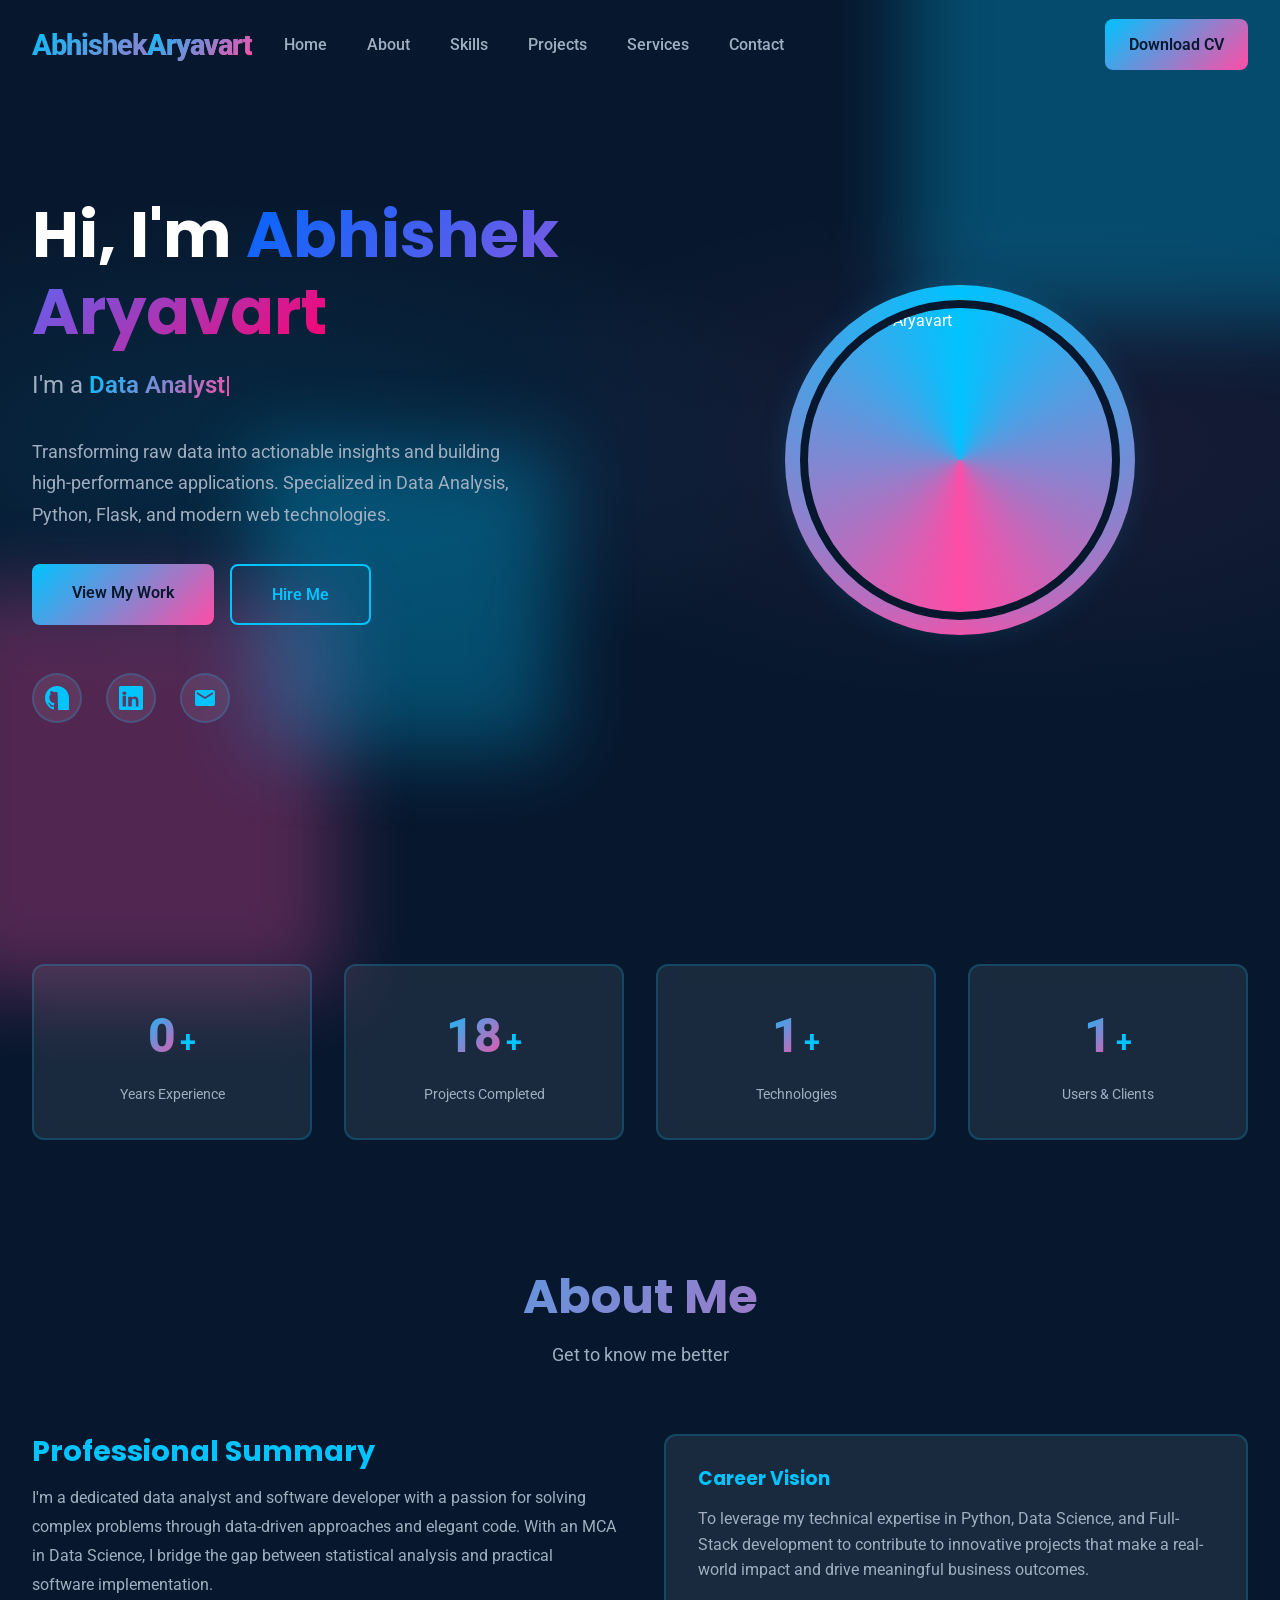
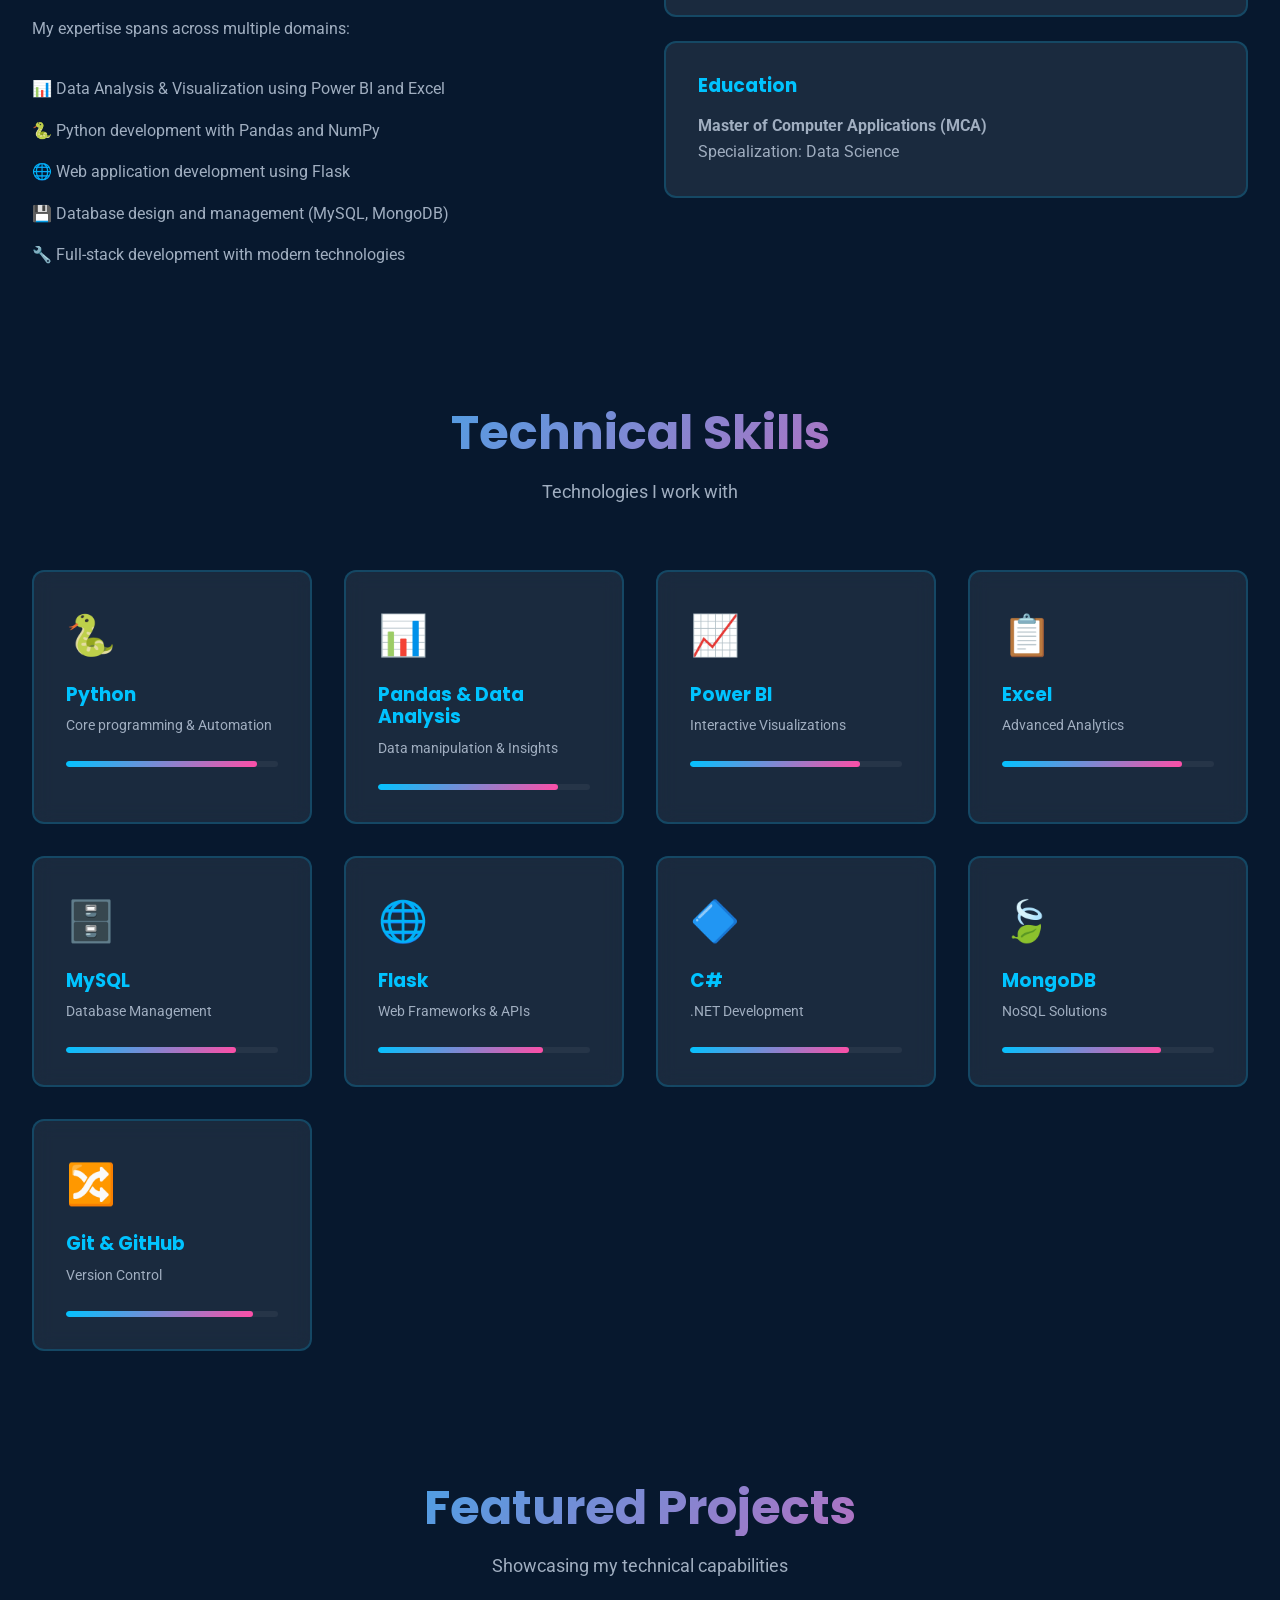
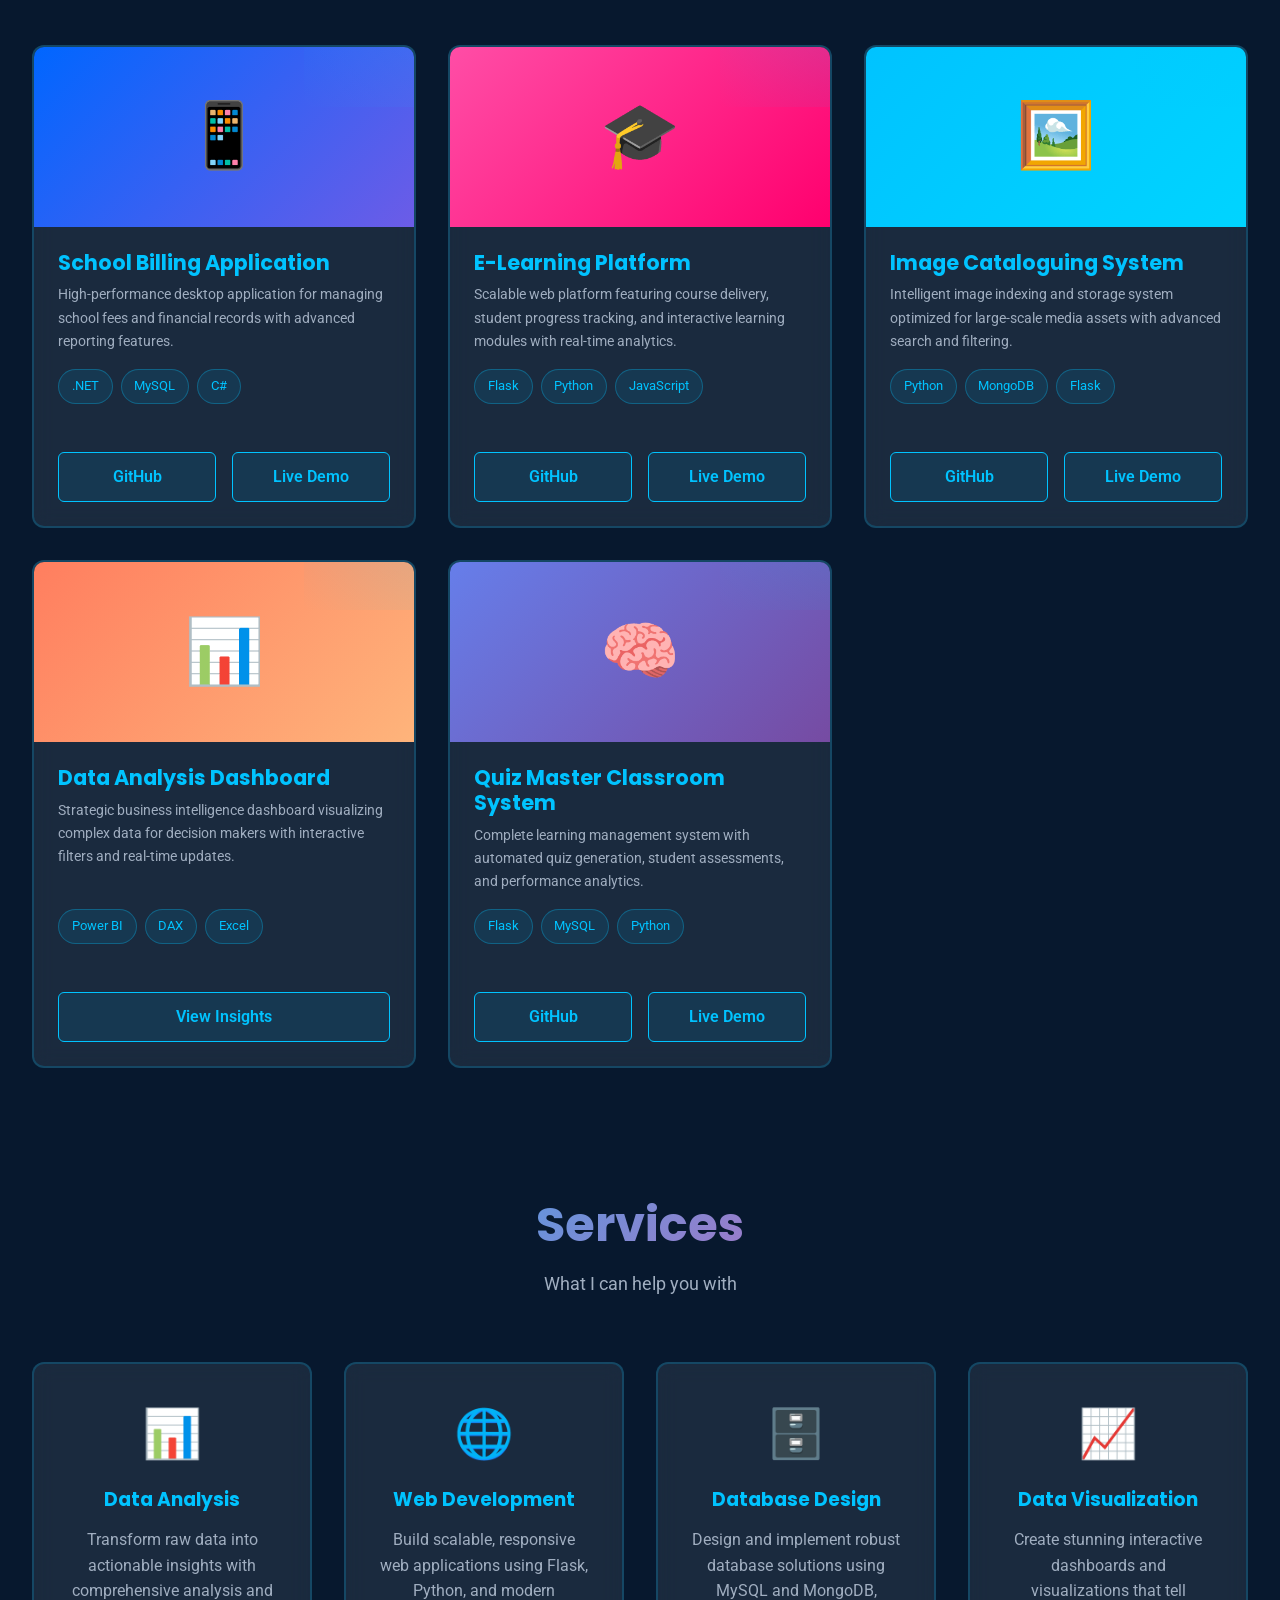
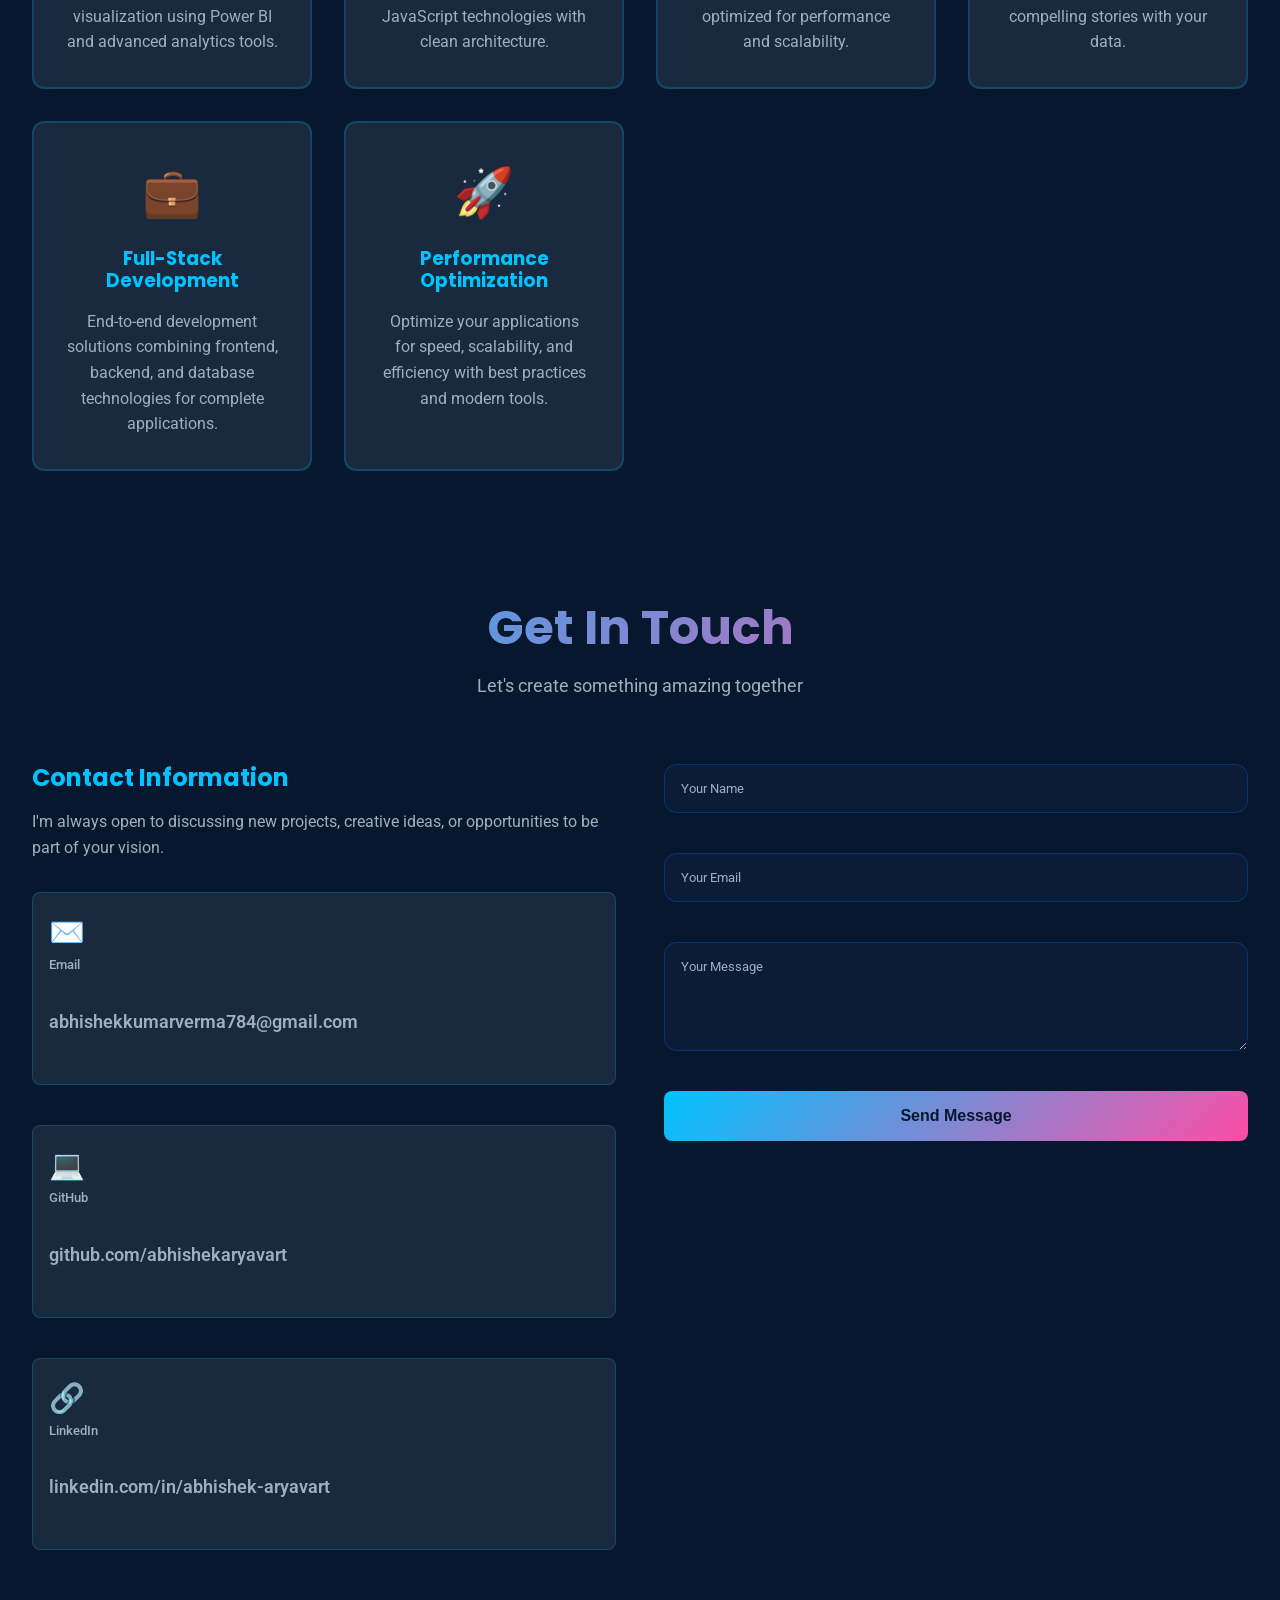
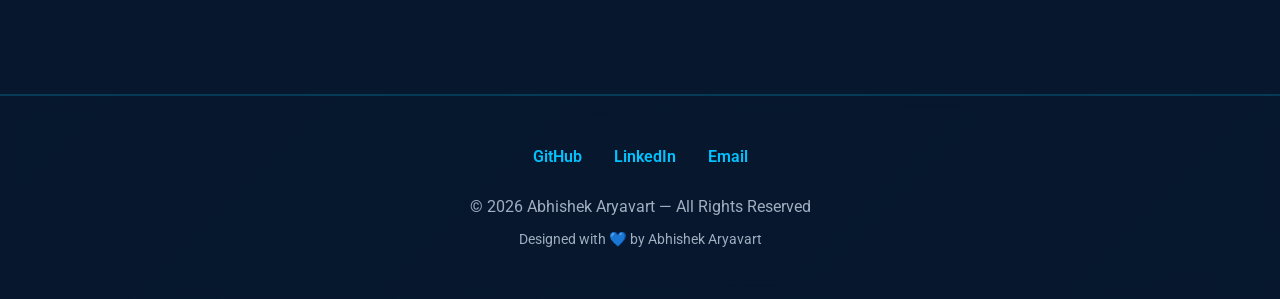
==== commit 626748d1: "update portfolio design" ====
--- a/index.html
+++ b/index.html
@@ -92,22 +92,22 @@
         <section id="stats" class="stats-section">
             <div class="stats-grid">
                 <div class="stat-card animate-fade-in">
-                    <div class="stat-number" data-count="10">0</div>
+                    <div class="stat-number" data-count="1">0</div>
                     <span class="stat-suffix">+</span>
                     <p class="stat-label">Years Experience</p>
                 </div>
                 <div class="stat-card animate-fade-in">
-                    <div class="stat-number" data-count="30">0</div>
+                    <div class="stat-number" data-count="22">0</div>
                     <span class="stat-suffix">+</span>
                     <p class="stat-label">Projects Completed</p>
                 </div>
                 <div class="stat-card animate-fade-in">
-                    <div class="stat-number" data-count="5">0</div>
+                    <div class="stat-number" data-count="2">0</div>
                     <span class="stat-suffix">+</span>
                     <p class="stat-label">Technologies</p>
                 </div>
                 <div class="stat-card animate-fade-in">
-                    <div class="stat-number" data-count="100">0</div>
+                    <div class="stat-number" data-count="2">0</div>
                     <span class="stat-suffix">+</span>
                     <p class="stat-label">Users & Clients</p>
                 </div>
@@ -381,7 +381,7 @@
                             <span class="contact-icon">✉️</span>
                             <div>
                                 <p class="contact-label">Email</p>
-                                <p class="contact-value">abhishekukarverma784@gmail.com</p>
+                                <p class="contact-value">abhishekkumarverma784@gmail.com</p>
                             </div>
                         </a>
                         <a href="https://github.com/abhishekaryavart" target="_blank" class="contact-item">
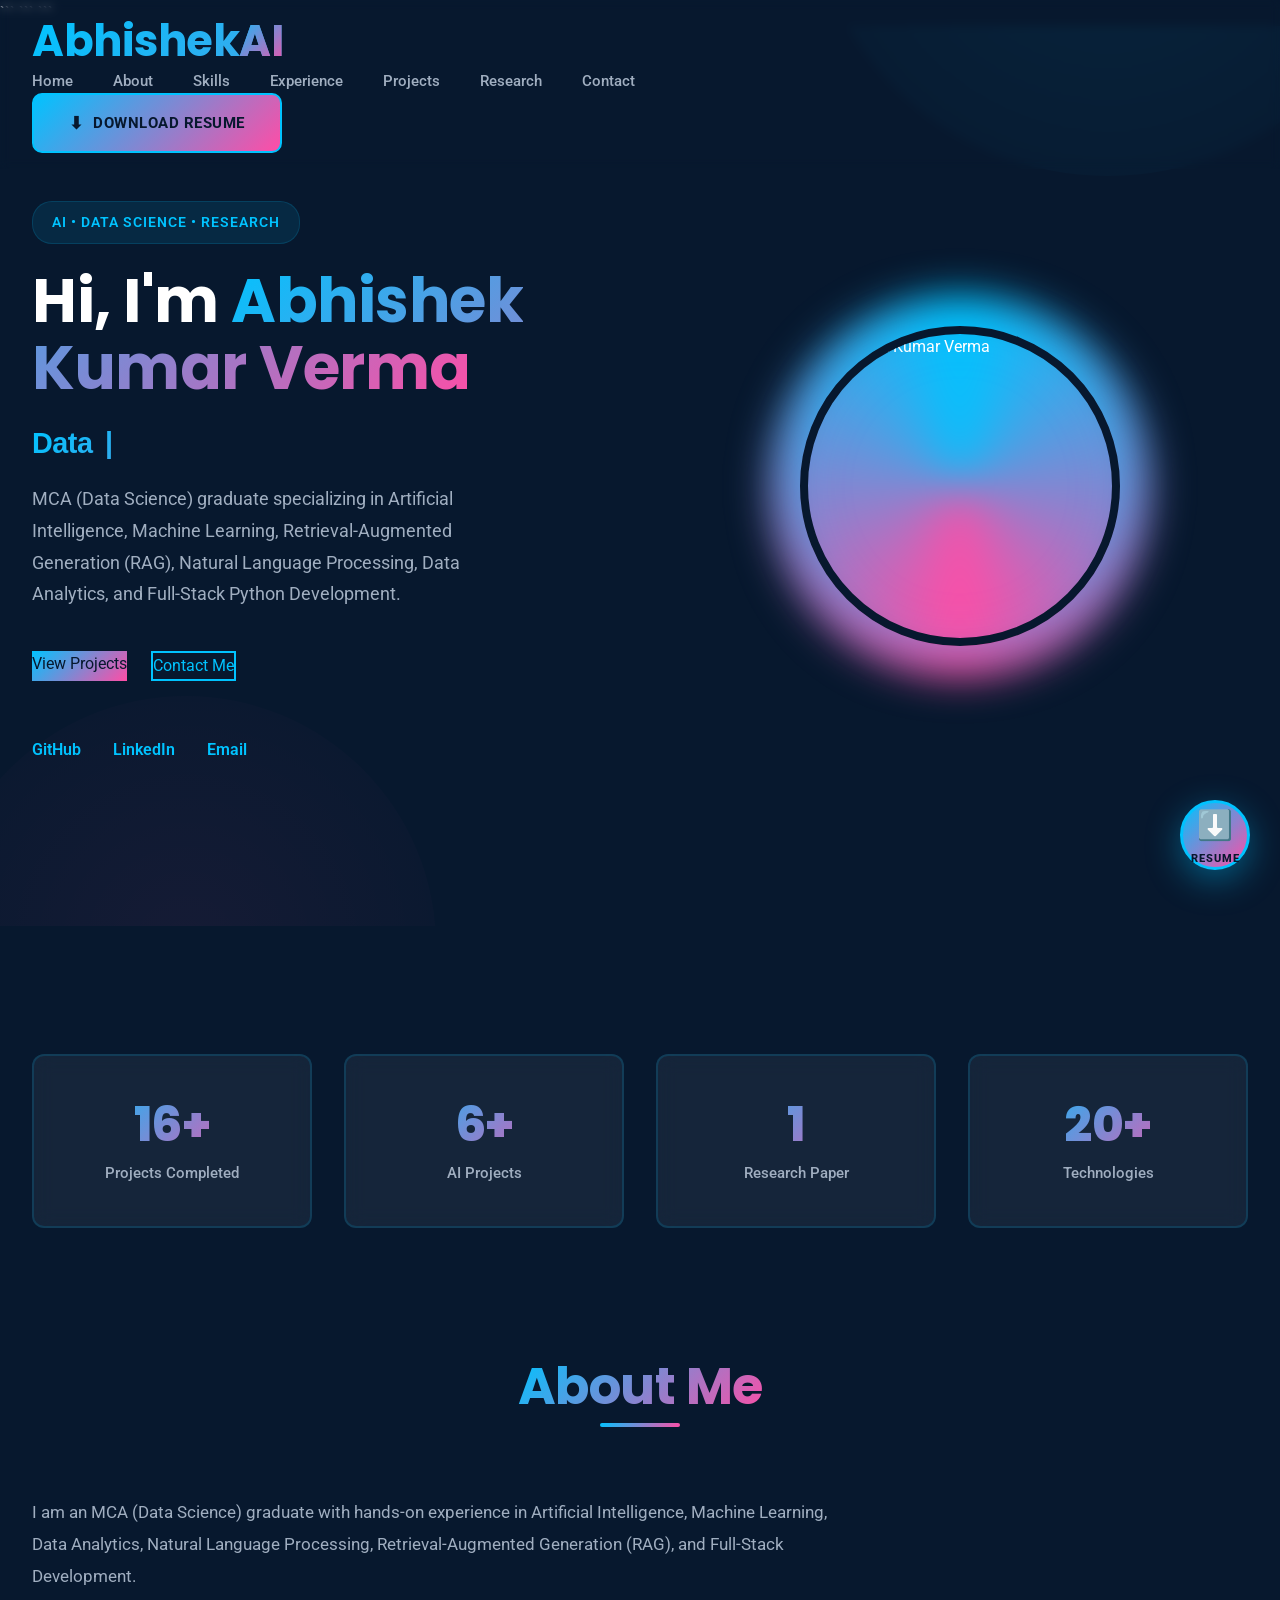
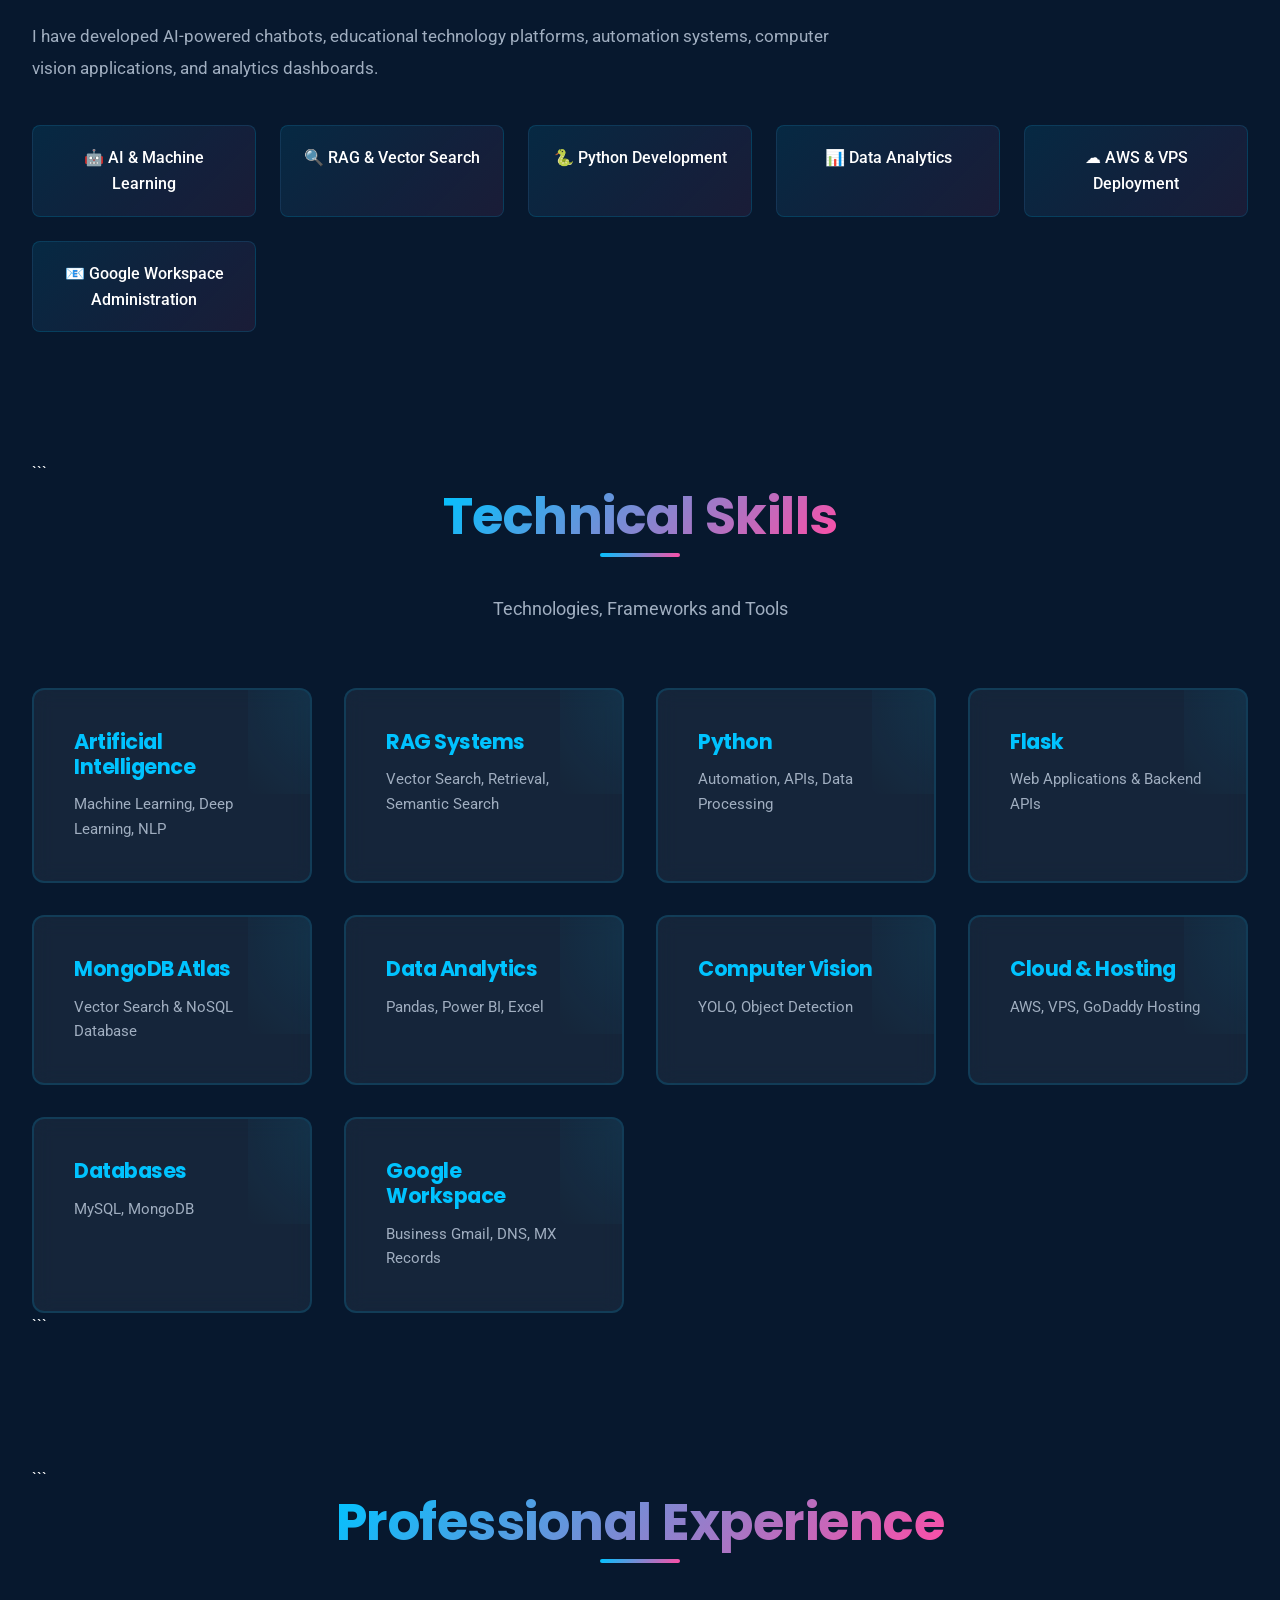
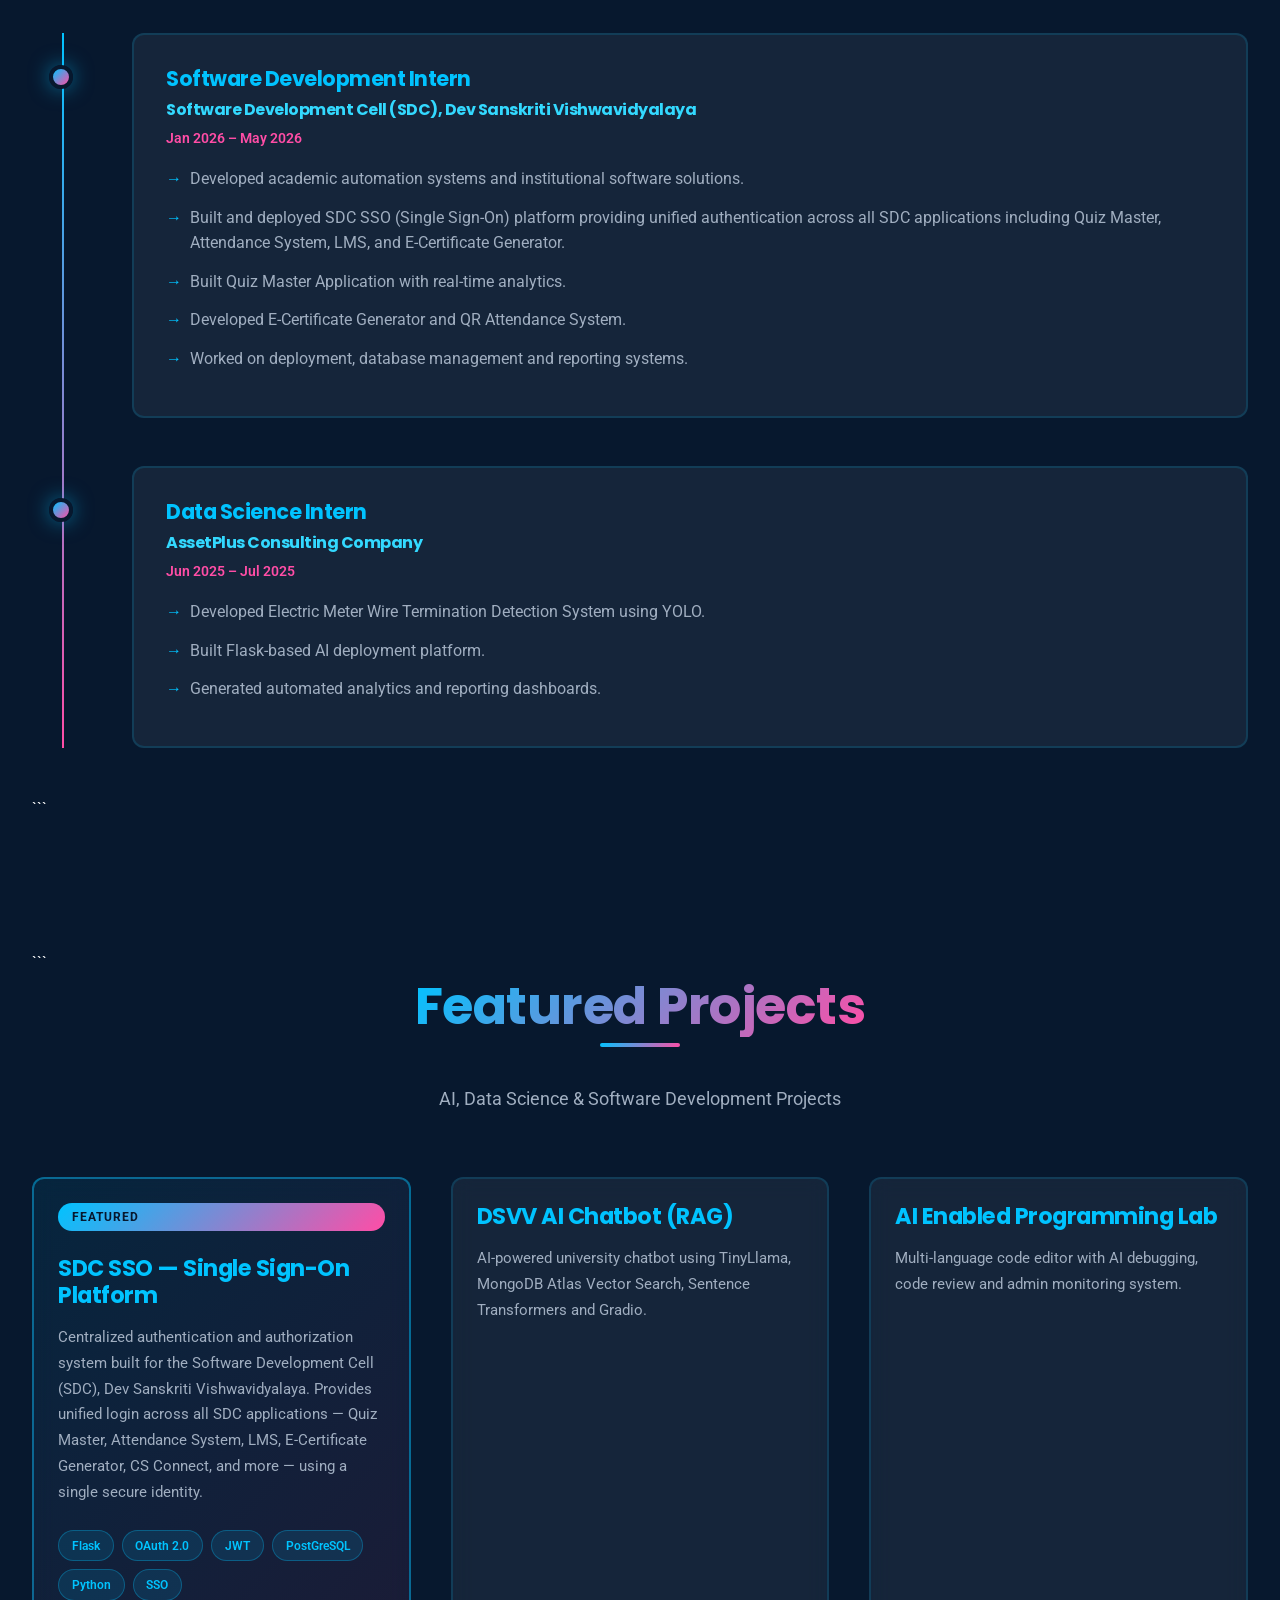
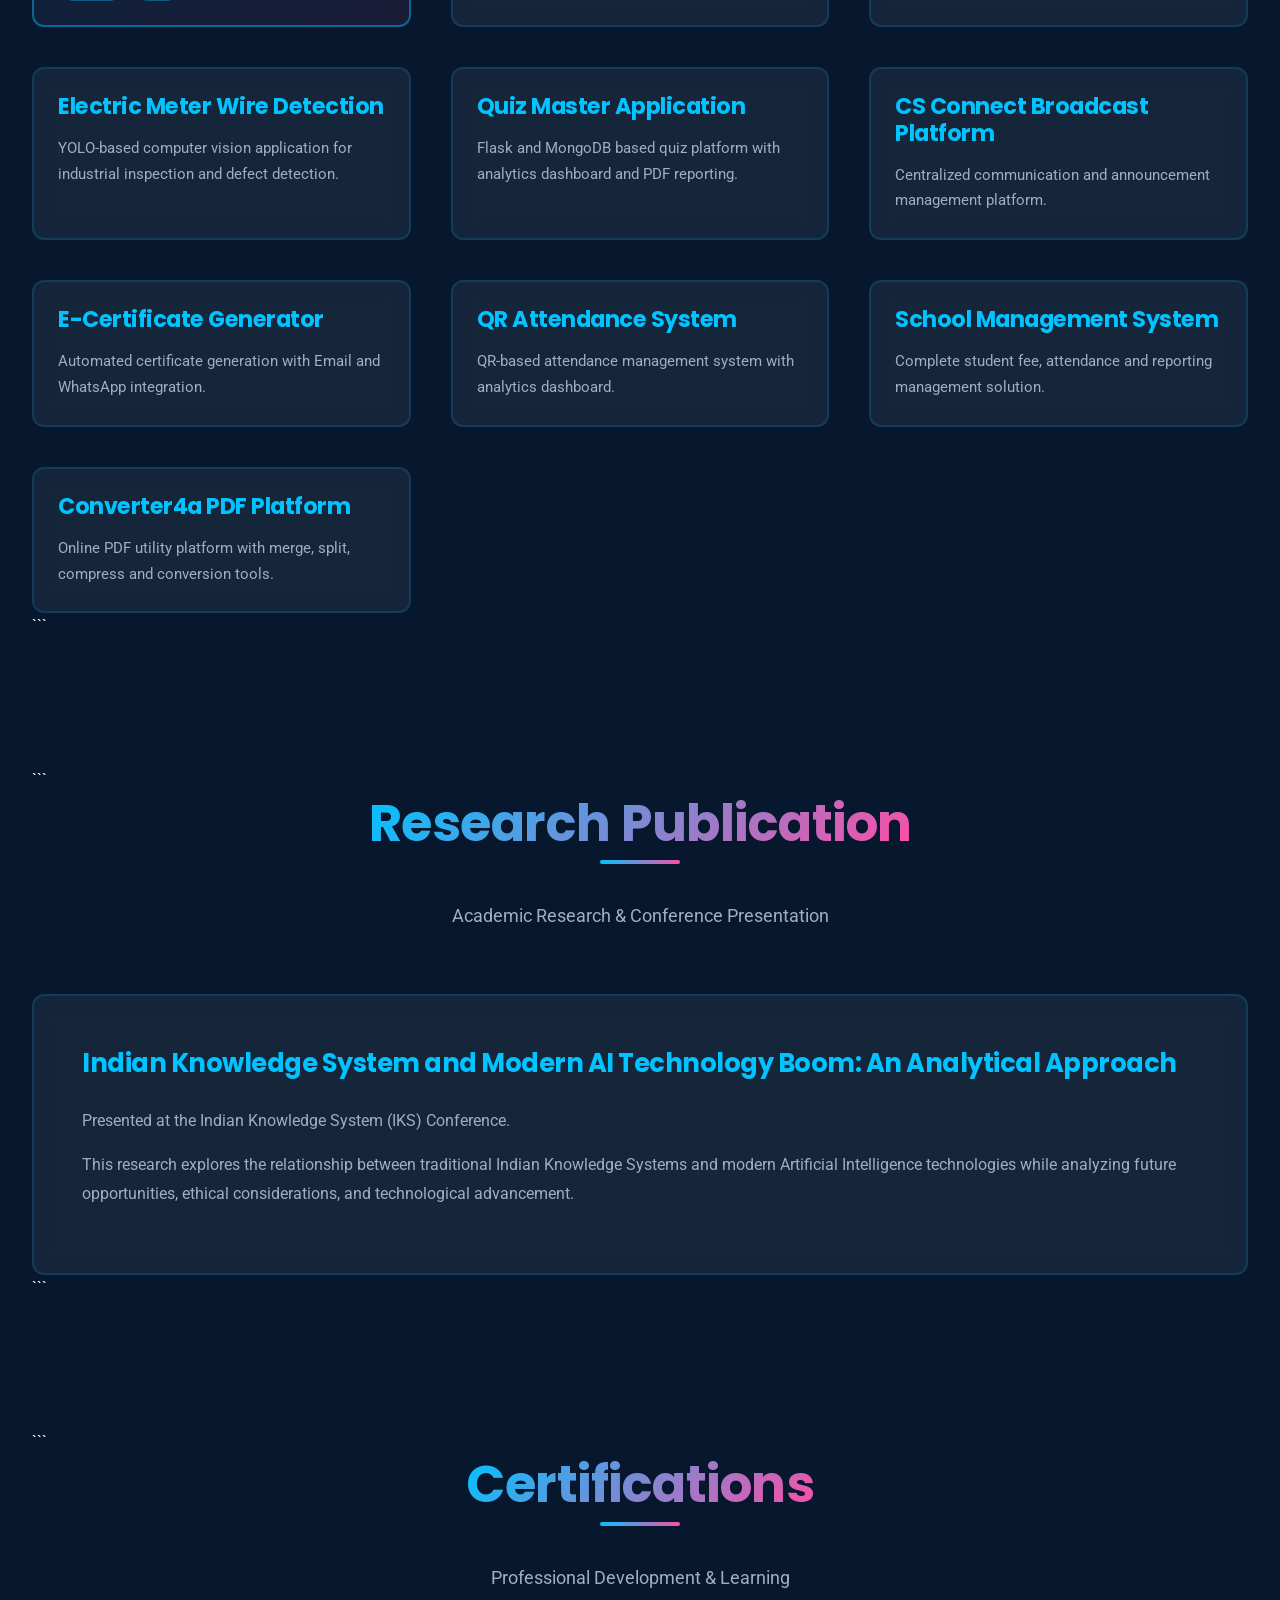
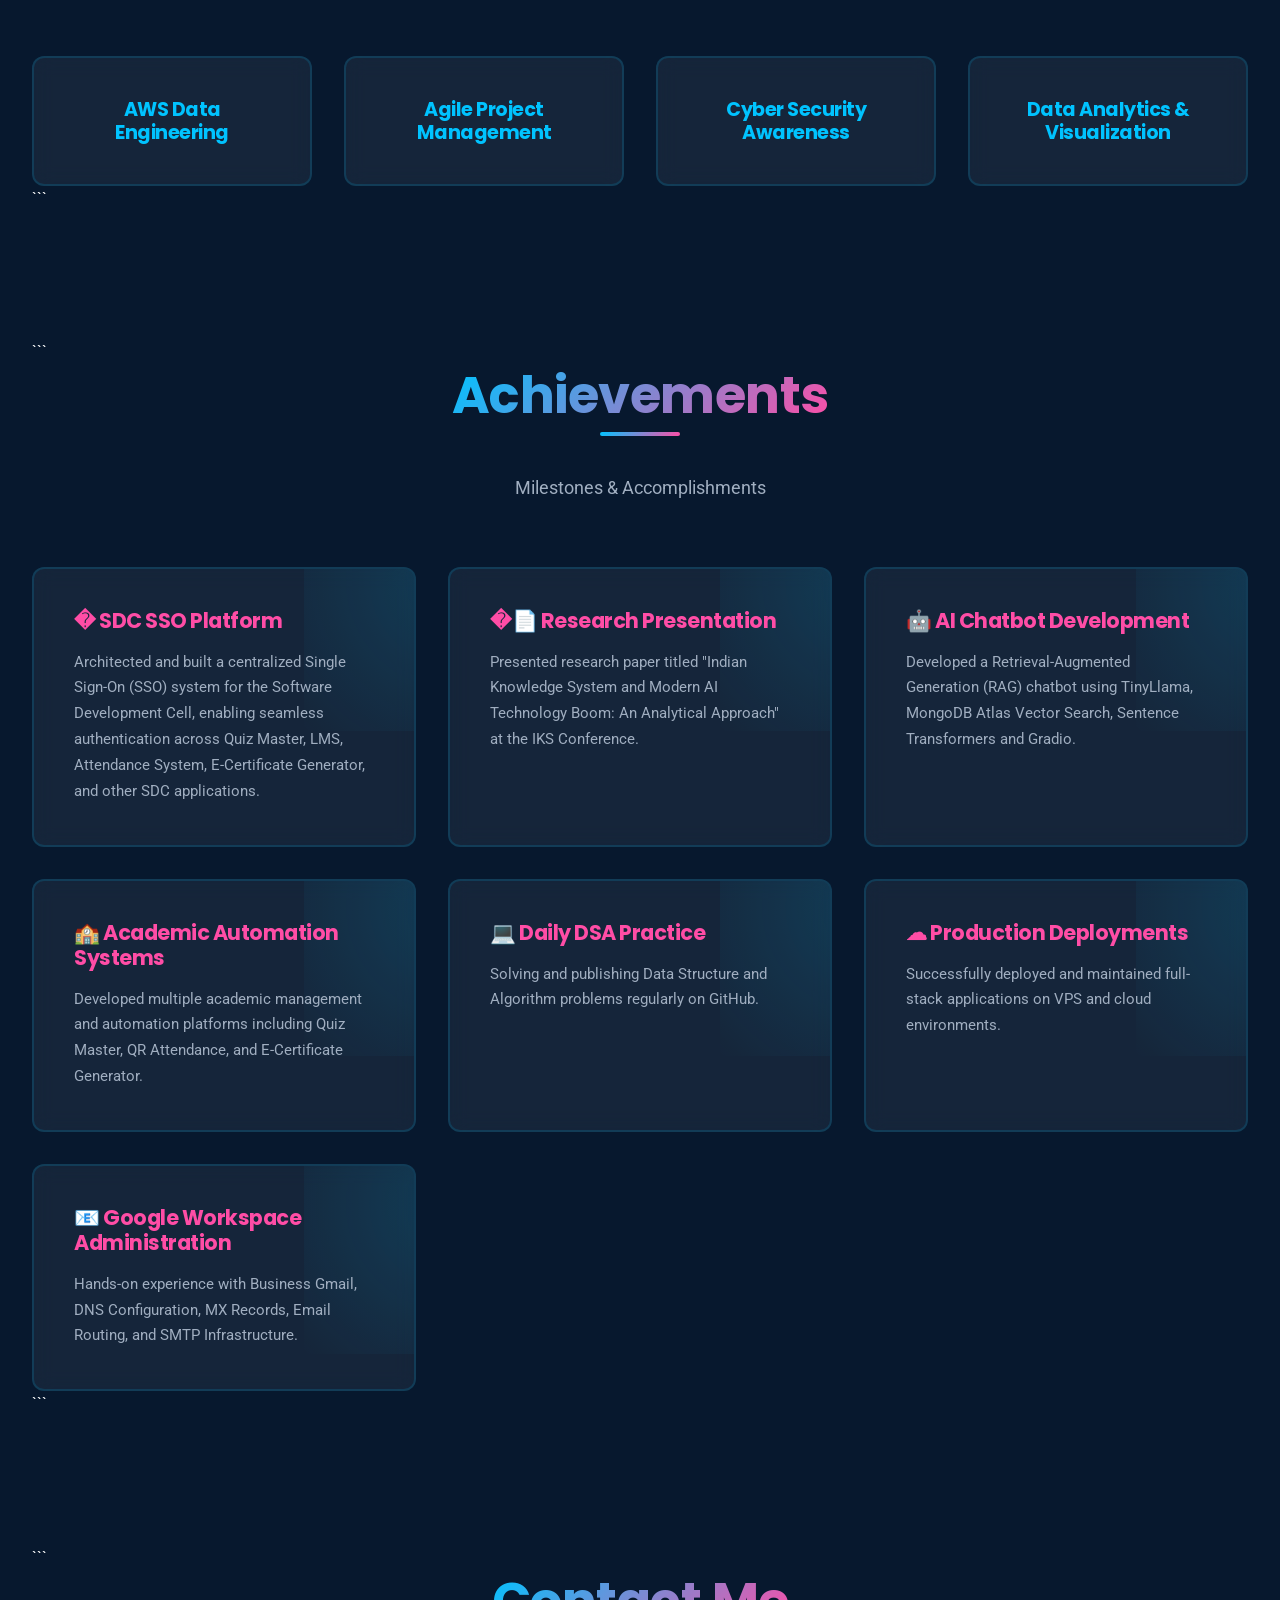
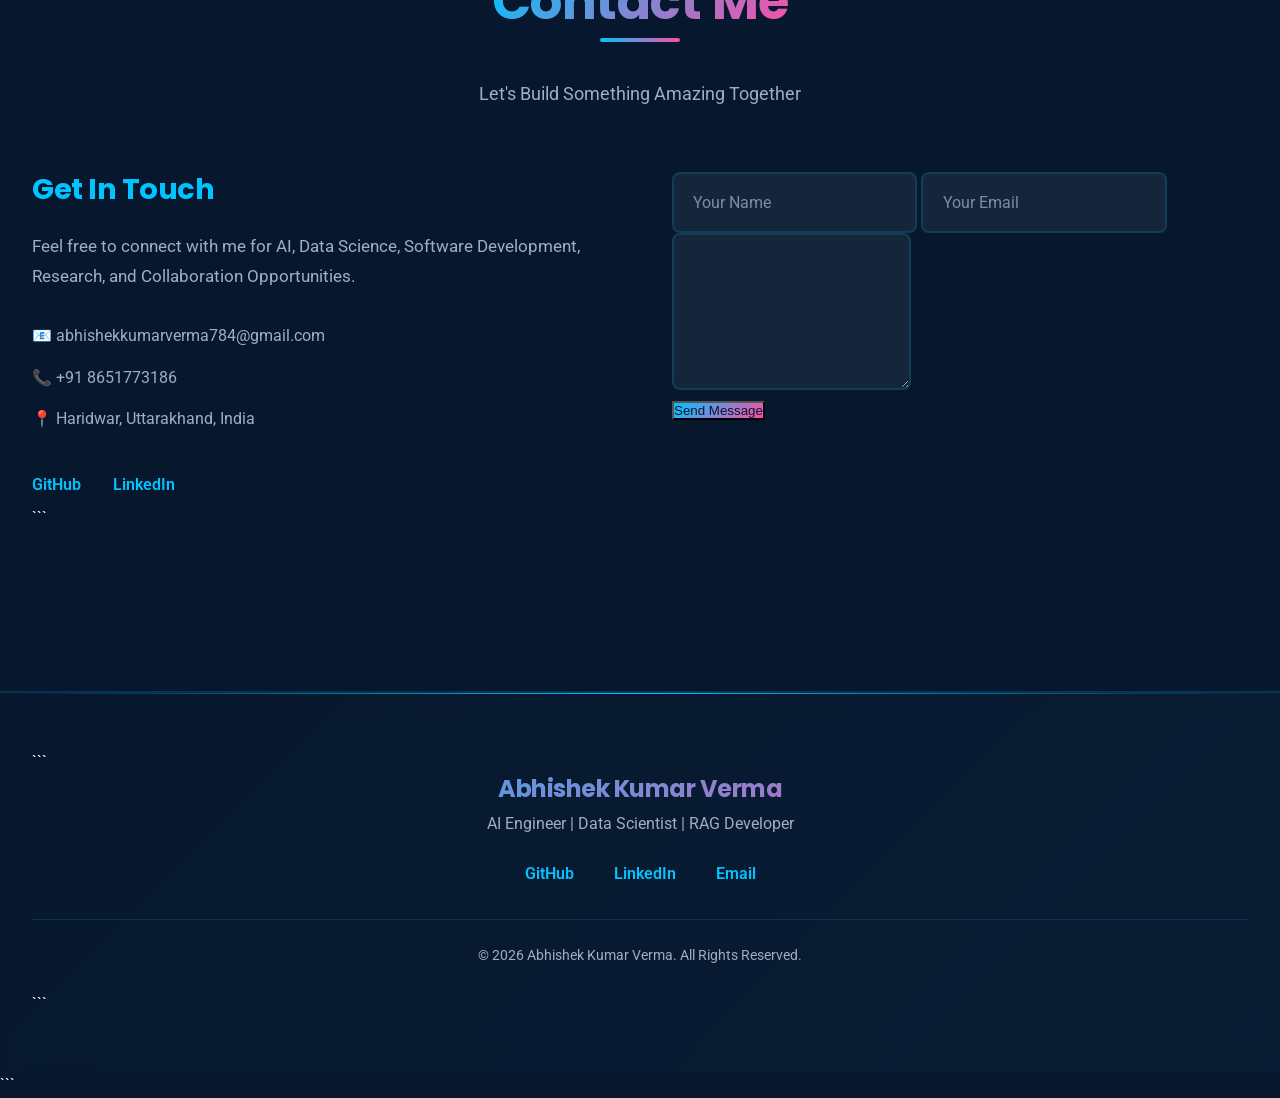
==== commit 12611291: "Update portfolio" ====
--- a/index.html
+++ b/index.html
@@ -1,430 +1,1076 @@
 <!DOCTYPE html>
+
 <html lang="en">
 
 <head>
-    <meta charset="UTF-8">
-    <meta name="viewport" content="width=device-width, initial-scale=1.0">
-    <title>Abhishek Aryavart | Data Analyst & Developer Portfolio</title>
-    <meta name="description"
-        content="Professional portfolio of Abhishek Aryavart - Data Analyst, Python Developer, Flask Developer. Specialized in Data Science, Power BI, and Web Development.">
-
-    <!-- Meta for Theme -->
-    <meta name="theme-color" content="#07182E">
-
-    <!-- CSS -->
-    <link rel="stylesheet" href="style.css">
+
+```
+<meta charset="UTF-8">
+
+<meta name="viewport"
+      content="width=device-width, initial-scale=1.0">
+
+<title>
+    Abhishek Kumar Verma |
+    AI Engineer |
+    Data Scientist |
+    RAG Developer
+</title>
+
+<meta name="description"
+      content="Portfolio of Abhishek Kumar Verma - AI Engineer, Data Scientist, RAG Developer, Machine Learning Engineer, Python Developer and Researcher.">
+
+<meta name="keywords"
+      content="AI Engineer, Data Scientist, RAG Developer, Machine Learning, NLP, MongoDB Atlas, Vector Search, Python, Flask">
+
+<meta name="author"
+      content="Abhishek Kumar Verma">
+
+<meta name="theme-color"
+      content="#07182E">
+
+<link rel="stylesheet"
+      href="style.css">
+```
+
 </head>
 
 <body>
-    <!-- Animated background -->
-    <div class="bg-animated"></div>
-    <div class="blob blob-1"></div>
-    <div class="blob blob-2"></div>
-    <div class="blob blob-3"></div>
-
-    <!-- Header & Navigation -->
-    <header id="header" class="navbar">
-        <nav class="nav-wrapper">
-            <div class="logo">
-                <span class="logo-text">Abhishek<span class="logo-accent">Aryavart</span></span>
+
+```
+<!-- ============================= -->
+<!-- NAVIGATION -->
+<!-- ============================= -->
+
+<header class="navbar">
+
+    <div class="container">
+
+        <div class="logo">
+
+            <h2>
+                Abhishek<span>AI</span>
+            </h2>
+
+        </div>
+
+        <nav>
+
+            <ul class="nav-links">
+
+                <li><a href="#home">Home</a></li>
+
+                <li><a href="#about">About</a></li>
+
+                <li><a href="#skills">Skills</a></li>
+
+                <li><a href="#experience">Experience</a></li>
+
+                <li><a href="#projects">Projects</a></li>
+
+                <li><a href="#research">Research</a></li>
+
+                <li><a href="#contact">Contact</a></li>
+
+            </ul>
+
+        </nav>
+
+        <a href="assects/Abhishek_Resume_7.pdf"
+           class="resume-btn"
+           target="_blank"
+           title="Download My Resume">
+
+            <span class="btn-icon">⬇</span> Download Resume
+
+        </a>
+
+    </div>
+
+</header>
+
+<!-- ============================= -->
+<!-- HERO SECTION -->
+<!-- ============================= -->
+
+<section id="home"
+         class="hero">
+
+    <div class="container hero-container">
+
+        <div class="hero-content">
+
+            <span class="hero-tag">
+
+                AI • Data Science • Research
+
+            </span>
+
+            <h1>
+
+                Hi, I'm
+
+                <span class="gradient-text">
+                    Abhishek Kumar Verma
+                </span>
+
+            </h1>
+
+            <h2 class="typing-text">
+
+                AI Engineer | Data Scientist | RAG Developer
+
+            </h2>
+
+            <p>
+
+                MCA (Data Science) graduate specializing in
+                Artificial Intelligence,
+                Machine Learning,
+                Retrieval-Augmented Generation (RAG),
+                Natural Language Processing,
+                Data Analytics,
+                and Full-Stack Python Development.
+
+            </p>
+
+            <div class="hero-buttons">
+
+                <a href="#projects"
+                   class="btn-primary">
+
+                    View Projects
+
+                </a>
+
+                <a href="#contact"
+                   class="btn-secondary">
+
+                    Contact Me
+
+                </a>
+
             </div>
-            <ul class="nav-links">
-                <li><a href="#home" class="nav-link">Home</a></li>
-                <li><a href="#about" class="nav-link">About</a></li>
-                <li><a href="#skills" class="nav-link">Skills</a></li>
-                <li><a href="#projects" class="nav-link">Projects</a></li>
-                <li><a href="#services" class="nav-link">Services</a></li>
-                <li><a href="#contact" class="nav-link">Contact</a></li>
+
+            <div class="social-links">
+
+                <a href="https://github.com/abhishekaryavart"
+                   target="_blank">
+
+                    GitHub
+
+                </a>
+
+                <a href="https://www.linkedin.com/in/abhishekaryavart01/"
+                   target="_blank">
+
+                    LinkedIn
+
+                </a>
+
+                <a href="mailto:abhishekkumarverma784@gmail.com">
+
+                    Email
+
+                </a>
+
+            </div>
+
+        </div>
+
+        <div class="hero-image">
+
+            <div class="glow-ring"></div>
+
+            <img
+                src="https://avatars.githubusercontent.com/u/117143251?v=4"
+                alt="Abhishek Kumar Verma"
+                class="profile-img">
+
+        </div>
+
+    </div>
+
+    <!-- Floating Resume Button -->
+    <a href="assects/Abhishek_Resume_7.pdf"
+       class="floating-resume-btn"
+       target="_blank"
+       title="Download Resume">
+        <span class="floating-resume-icon">⬇️</span>
+        <span class="floating-resume-text">Resume</span>
+    </a>
+
+</section>
+
+<!-- ============================= -->
+<!-- STATS -->
+<!-- ============================= -->
+
+<section class="stats-section">
+
+    <div class="container stats-grid">
+
+        <div class="stat-card">
+
+            <h2>16+</h2>
+
+            <p>Projects Completed</p>
+
+        </div>
+
+        <div class="stat-card">
+
+            <h2>6+</h2>
+
+            <p>AI Projects</p>
+
+        </div>
+
+        <div class="stat-card">
+
+            <h2>1</h2>
+
+            <p>Research Paper</p>
+
+        </div>
+
+        <div class="stat-card">
+
+            <h2>20+</h2>
+
+            <p>Technologies</p>
+
+        </div>
+
+    </div>
+
+</section>
+
+<!-- ============================= -->
+<!-- ABOUT -->
+<!-- ============================= -->
+
+<section id="about"
+         class="about-section">
+
+    <div class="container">
+
+        <div class="section-header">
+
+            <h2>
+                About Me
+            </h2>
+
+        </div>
+
+        <div class="about-content">
+
+            <p>
+
+                I am an MCA (Data Science) graduate with
+                hands-on experience in
+                Artificial Intelligence,
+                Machine Learning,
+                Data Analytics,
+                Natural Language Processing,
+                Retrieval-Augmented Generation (RAG),
+                and Full-Stack Development.
+
+            </p>
+
+            <p>
+
+                I have developed AI-powered chatbots,
+                educational technology platforms,
+                automation systems,
+                computer vision applications,
+                and analytics dashboards.
+
+            </p>
+
+            <div class="about-highlights">
+
+                <div class="highlight">
+
+                    🤖 AI & Machine Learning
+
+                </div>
+
+                <div class="highlight">
+
+                    🔍 RAG & Vector Search
+
+                </div>
+
+                <div class="highlight">
+
+                    🐍 Python Development
+
+                </div>
+
+                <div class="highlight">
+
+                    📊 Data Analytics
+
+                </div>
+
+                <div class="highlight">
+
+                    ☁ AWS & VPS Deployment
+
+                </div>
+
+                <div class="highlight">
+
+                    📧 Google Workspace Administration
+
+                </div>
+
+            </div>
+
+        </div>
+
+    </div>
+
+</section>
+
+
+<!-- ============================= -->
+
+<!-- SKILLS SECTION -->
+
+<!-- ============================= -->
+
+<section id="skills" class="skills-section">
+
+```
+<div class="container">
+
+    <div class="section-header">
+
+        <h2>Technical Skills</h2>
+
+        <p>
+            Technologies, Frameworks and Tools
+        </p>
+
+    </div>
+
+    <div class="skills-grid">
+
+        <div class="skill-card">
+            <h3>Artificial Intelligence</h3>
+            <p>Machine Learning, Deep Learning, NLP</p>
+        </div>
+
+        <div class="skill-card">
+            <h3>RAG Systems</h3>
+            <p>Vector Search, Retrieval, Semantic Search</p>
+        </div>
+
+        <div class="skill-card">
+            <h3>Python</h3>
+            <p>Automation, APIs, Data Processing</p>
+        </div>
+
+        <div class="skill-card">
+            <h3>Flask</h3>
+            <p>Web Applications & Backend APIs</p>
+        </div>
+
+        <div class="skill-card">
+            <h3>MongoDB Atlas</h3>
+            <p>Vector Search & NoSQL Database</p>
+        </div>
+
+        <div class="skill-card">
+            <h3>Data Analytics</h3>
+            <p>Pandas, Power BI, Excel</p>
+        </div>
+
+        <div class="skill-card">
+            <h3>Computer Vision</h3>
+            <p>YOLO, Object Detection</p>
+        </div>
+
+        <div class="skill-card">
+            <h3>Cloud & Hosting</h3>
+            <p>AWS, VPS, GoDaddy Hosting</p>
+        </div>
+
+        <div class="skill-card">
+            <h3>Databases</h3>
+            <p>MySQL, MongoDB</p>
+        </div>
+
+        <div class="skill-card">
+            <h3>Google Workspace</h3>
+            <p>Business Gmail, DNS, MX Records</p>
+        </div>
+
+    </div>
+
+</div>
+```
+
+</section>
+
+<!-- ============================= -->
+
+<!-- EXPERIENCE SECTION -->
+
+<!-- ============================= -->
+
+<section id="experience" class="experience-section">
+
+```
+<div class="container">
+
+    <div class="section-header">
+
+        <h2>Professional Experience</h2>
+
+    </div>
+
+    <div class="timeline">
+
+        <div class="timeline-item">
+
+            <h3>
+                Software Development Intern
+            </h3>
+
+            <h4>
+                Software Development Cell (SDC),
+                Dev Sanskriti Vishwavidyalaya
+            </h4>
+
+            <span>
+                Jan 2026 – May 2026
+            </span>
+
+            <ul>
+
+                <li>
+                    Developed academic automation systems and institutional software solutions.
+                </li>
+
+                <li>
+                    Built and deployed SDC SSO (Single Sign-On) platform providing unified
+                    authentication across all SDC applications including Quiz Master,
+                    Attendance System, LMS, and E-Certificate Generator.
+                </li>
+
+                <li>
+                    Built Quiz Master Application with real-time analytics.
+                </li>
+
+                <li>
+                    Developed E-Certificate Generator and QR Attendance System.
+                </li>
+
+                <li>
+                    Worked on deployment, database management and reporting systems.
+                </li>
+
             </ul>
-            <a href="#contact" class="btn-cv">Download CV</a>
-            <div class="hamburger" id="hamburger">
-                <span></span>
-                <span></span>
-                <span></span>
+
+        </div>
+
+        <div class="timeline-item">
+
+            <h3>
+                Data Science Intern
+            </h3>
+
+            <h4>
+                AssetPlus Consulting Company
+            </h4>
+
+            <span>
+                Jun 2025 – Jul 2025
+            </span>
+
+            <ul>
+
+                <li>
+                    Developed Electric Meter Wire Termination Detection System using YOLO.
+                </li>
+
+                <li>
+                    Built Flask-based AI deployment platform.
+                </li>
+
+                <li>
+                    Generated automated analytics and reporting dashboards.
+                </li>
+
+            </ul>
+
+        </div>
+
+    </div>
+
+</div>
+```
+
+</section>
+
+<!-- ============================= -->
+
+<!-- PROJECTS SECTION -->
+
+<!-- ============================= -->
+
+<section id="projects" class="projects-section">
+
+```
+<div class="container">
+
+    <div class="section-header">
+
+        <h2>Featured Projects</h2>
+
+        <p>
+            AI, Data Science & Software Development Projects
+        </p>
+
+    </div>
+
+    <div class="projects-grid">
+
+        <div class="project-card project-card--featured">
+            <div class="project-badge">Featured</div>
+            <h3>SDC SSO — Single Sign-On Platform</h3>
+            <p>
+                Centralized authentication and authorization system built for the
+                Software Development Cell (SDC), Dev Sanskriti Vishwavidyalaya.
+                Provides unified login across all SDC applications —
+                Quiz Master, Attendance System, LMS, E-Certificate Generator,
+                CS Connect, and more — using a single secure identity.
+            </p>
+            <div class="project-tags">
+                <span class="project-tag">Flask</span>
+                <span class="project-tag">OAuth 2.0</span>
+                <span class="project-tag">JWT</span>
+                <span class="project-tag">PostGreSQL</span>
+                <span class="project-tag">Python</span>
+                <span class="project-tag">SSO</span>
             </div>
-        </nav>
-    </header>
-
-    <main class="main-content">
-        <!-- Hero Section -->
-        <section id="home" class="hero">
-            <div class="hero-container">
-                <div class="hero-content">
-                    <h1 class="hero-title animate-fade-in">
-                        Hi, I'm <span class="gradient-text">Abhishek Aryavart</span>
-                    </h1>
-                    <div class="typing-container">
-                        <span>I'm a </span><span class="typing-text"></span>
-                    </div>
-                    <p class="hero-description animate-fade-in">
-                        Transforming raw data into actionable insights and building high-performance applications. Specialized in Data Analysis, Python, Flask, and modern web technologies.
-                    </p>
-                    <div class="hero-buttons animate-fade-in">
-                        <a href="#projects" class="btn btn-primary">View My Work</a>
-                        <a href="#contact" class="btn btn-secondary">Hire Me</a>
-                    </div>
-                    <div class="hero-socials animate-fade-in">
-                        <a href="https://github.com/abhishekaryavart" target="_blank" class="social-icon" title="GitHub">
-                            <svg width="24" height="24" viewBox="0 0 24 24" fill="currentColor">
-                                <path d="M12 0C5.37 0 0 5.37 0 12c0 5.31 3.435 9.795 8.205 11.385.6.105.825-.255.825-.57 0-.285-.015-1.23-.015-2.235-3.015.555-3.795-.735-4.035-1.41-.135-.345-.72-1.41-1.23-1.695-.42-.225-1.02-.78-.015-.795.945-.015 1.62.87 1.845 1.23 1.08 1.815 2.805 1.305 3.495.99.105-.78.42-1.305.765-1.605-2.67-.3-5.46-1.335-5.46-5.925 0-1.305.465-2.385 1.23-3.225-.12-.3-.54-1.53.12-3.18 0 0 1.005-.315 3.3 1.23.96-.27 1.98-.405 3-.405s2.04.135 3 405c2.295-1.56 3.3-1.23 3.3-1.23.66 1.65.24 2.88.12 3.18.765.84 1.23 1.905 1.23 3.225 0 4.605-2.805 5.625-5.475 5.925.435.375.81 1.095.81 2.22 0 1.605-.015 2.895-.015 3.3 0 .315.225.69.825.57A12.02 12.02 0 0024 12c0-6.63-5.37-12-12-12z"></path>
-                            </svg>
-                        </a>
-                        <a href="https://www.linkedin.com/in/abhishek-aryavart/" target="_blank" class="social-icon" title="LinkedIn">
-                            <svg width="24" height="24" viewBox="0 0 24 24" fill="currentColor">
-                                <path d="M20.447 20.452h-3.554v-5.569c0-1.328-.475-2.236-1.986-2.236-1.081 0-1.722.731-2.004 1.438-.103.25-.129.599-.129.948v5.419h-3.554s.05-8.746 0-9.637h3.554v1.364c.429-.646 1.199-1.563 2.917-1.563 2.134 0 3.732 1.391 3.732 4.384v5.452zM5.337 8.855c-1.144 0-1.915-.762-1.915-1.715 0-.953.77-1.715 1.958-1.715 1.187 0 1.927.762 1.948 1.715 0 .953-.761 1.715-1.991 1.715zm1.581 11.597H3.635V9.81h3.283v10.642zM22.225 0H1.771C.792 0 0 .774 0 1.729v20.542C0 23.227.792 24 1.771 24h20.451C23.2 24 24 23.227 24 22.271V1.729C24 .774 23.2 0 22.222 0h.003z"></path>
-                            </svg>
-                        </a>
-                        <a href="mailto:abhishekumarverma784@gmail.com" class="social-icon" title="Email">
-                            <svg width="24" height="24" viewBox="0 0 24 24" fill="currentColor">
-                                <path d="M20 4H4c-1.1 0-1.99.9-1.99 2L2 18c0 1.1.9 2 2 2h16c1.1 0 2-.9 2-2V6c0-1.1-.9-2-2-2zm0 4l-8 5-8-5V6l8 5 8-5v2z"></path>
-                            </svg>
-                        </a>
-                    </div>
-                </div>
-                <div class="hero-image">
-                    <div class="glow-ring"></div>
-                    <img src="https://avatars.githubusercontent.com/u/117143251?v=4" alt="Abhishek Aryavart" class="profile-img">
-                </div>
+        </div>
+
+        <div class="project-card">
+            <h3>DSVV AI Chatbot (RAG)</h3>
+            <p>
+                AI-powered university chatbot using TinyLlama,
+                MongoDB Atlas Vector Search,
+                Sentence Transformers and Gradio.
+            </p>
+        </div>
+
+        <div class="project-card">
+            <h3>AI Enabled Programming Lab</h3>
+            <p>
+                Multi-language code editor with AI debugging,
+                code review and admin monitoring system.
+            </p>
+        </div>
+
+        <div class="project-card">
+            <h3>Electric Meter Wire Detection</h3>
+            <p>
+                YOLO-based computer vision application for
+                industrial inspection and defect detection.
+            </p>
+        </div>
+
+        <div class="project-card">
+            <h3>Quiz Master Application</h3>
+            <p>
+                Flask and MongoDB based quiz platform with
+                analytics dashboard and PDF reporting.
+            </p>
+        </div>
+
+       
+
+        <div class="project-card">
+            <h3>CS Connect Broadcast Platform</h3>
+            <p>
+                Centralized communication and announcement
+                management platform.
+            </p>
+        </div>
+
+        <div class="project-card">
+            <h3>E-Certificate Generator</h3>
+            <p>
+                Automated certificate generation with
+                Email and WhatsApp integration.
+            </p>
+        </div>
+
+        <div class="project-card">
+            <h3>QR Attendance System</h3>
+            <p>
+                QR-based attendance management system with
+                analytics dashboard.
+            </p>
+        </div>
+
+        <div class="project-card">
+            <h3>School Management System</h3>
+            <p>
+                Complete student fee, attendance and
+                reporting management solution.
+            </p>
+        </div>
+
+        <div class="project-card">
+            <h3>Converter4a PDF Platform</h3>
+            <p>
+                Online PDF utility platform with merge,
+                split, compress and conversion tools.
+            </p>
+        </div>
+
+       
+
+    </div>
+
+</div>
+```
+
+</section>
+<!-- ============================= -->
+
+<!-- RESEARCH SECTION -->
+
+<!-- ============================= -->
+
+<section id="research" class="research-section">
+
+```
+<div class="container">
+
+    <div class="section-header">
+
+        <h2>Research Publication</h2>
+
+        <p>
+            Academic Research & Conference Presentation
+        </p>
+
+    </div>
+
+    <div class="research-card">
+
+        <h3>
+            Indian Knowledge System and Modern AI Technology Boom:
+            An Analytical Approach
+        </h3>
+
+        <p>
+
+            Presented at the Indian Knowledge System (IKS) Conference.
+
+        </p>
+
+        <p>
+
+            This research explores the relationship between
+            traditional Indian Knowledge Systems and modern
+            Artificial Intelligence technologies while analyzing
+            future opportunities, ethical considerations,
+            and technological advancement.
+
+        </p>
+
+    </div>
+
+</div>
+```
+
+</section>
+
+<!-- ============================= -->
+
+<!-- CERTIFICATIONS SECTION -->
+
+<!-- ============================= -->
+
+<section id="certifications" class="certifications-section">
+
+```
+<div class="container">
+
+    <div class="section-header">
+
+        <h2>Certifications</h2>
+
+        <p>
+            Professional Development & Learning
+        </p>
+
+    </div>
+
+    <div class="certifications-grid">
+
+        <div class="cert-card">
+            <h3>AWS Data Engineering</h3>
+        </div>
+
+        <div class="cert-card">
+            <h3>Agile Project Management</h3>
+        </div>
+
+        <div class="cert-card">
+            <h3>Cyber Security Awareness</h3>
+        </div>
+
+        <div class="cert-card">
+            <h3>Data Analytics & Visualization</h3>
+        </div>
+
+    </div>
+
+</div>
+```
+
+</section>
+
+<!-- ============================= -->
+
+<!-- ACHIEVEMENTS SECTION -->
+
+<!-- ============================= -->
+
+<section id="achievements" class="achievements-section">
+
+```
+<div class="container">
+
+    <div class="section-header">
+
+        <h2>Achievements</h2>
+
+        <p>
+            Milestones & Accomplishments
+        </p>
+
+    </div>
+
+    <div class="achievement-grid">
+
+        <div class="achievement-card">
+
+            <h3>
+                � SDC SSO Platform
+            </h3>
+
+            <p>
+
+                Architected and built a centralized Single Sign-On (SSO) system
+                for the Software Development Cell, enabling seamless authentication
+                across Quiz Master, LMS, Attendance System, E-Certificate Generator,
+                and other SDC applications.
+
+            </p>
+
+        </div>
+
+        <div class="achievement-card">
+
+            <h3>
+                �📄 Research Presentation
+            </h3>
+
+            <p>
+
+                Presented research paper titled
+                "Indian Knowledge System and Modern AI Technology Boom:
+                An Analytical Approach"
+                at the IKS Conference.
+
+            </p>
+
+        </div>
+
+        <div class="achievement-card">
+
+            <h3>
+                🤖 AI Chatbot Development
+            </h3>
+
+            <p>
+
+                Developed a Retrieval-Augmented Generation (RAG)
+                chatbot using TinyLlama,
+                MongoDB Atlas Vector Search,
+                Sentence Transformers and Gradio.
+
+            </p>
+
+        </div>
+
+        <div class="achievement-card">
+
+            <h3>
+                🏫 Academic Automation Systems
+            </h3>
+
+            <p>
+
+                Developed multiple academic management and
+                automation platforms including
+                Quiz Master,
+                QR Attendance,
+                and E-Certificate Generator.
+
+            </p>
+
+        </div>
+
+        <div class="achievement-card">
+
+            <h3>
+                💻 Daily DSA Practice
+            </h3>
+
+            <p>
+
+                Solving and publishing Data Structure and
+                Algorithm problems regularly on GitHub.
+
+            </p>
+
+        </div>
+
+        <div class="achievement-card">
+
+            <h3>
+                ☁ Production Deployments
+            </h3>
+
+            <p>
+
+                Successfully deployed and maintained
+                full-stack applications on VPS and cloud environments.
+
+            </p>
+
+        </div>
+
+        <div class="achievement-card">
+
+            <h3>
+                📧 Google Workspace Administration
+            </h3>
+
+            <p>
+
+                Hands-on experience with Business Gmail,
+                DNS Configuration,
+                MX Records,
+                Email Routing,
+                and SMTP Infrastructure.
+
+            </p>
+
+        </div>
+
+    </div>
+
+</div>
+```
+
+</section>
+
+<!-- ============================= -->
+
+<!-- CONTACT SECTION -->
+
+<!-- ============================= -->
+
+<section id="contact" class="contact-section">
+
+```
+<div class="container">
+
+    <div class="section-header">
+
+        <h2>Contact Me</h2>
+
+        <p>
+            Let's Build Something Amazing Together
+        </p>
+
+    </div>
+
+    <div class="contact-container">
+
+        <div class="contact-info">
+
+            <h3>
+                Get In Touch
+            </h3>
+
+            <p>
+                Feel free to connect with me for
+                AI, Data Science, Software Development,
+                Research, and Collaboration Opportunities.
+            </p>
+
+            <ul>
+
+                <li>
+                    📧 abhishekkumarverma784@gmail.com
+                </li>
+
+                <li>
+                    📞 +91 8651773186
+                </li>
+
+                <li>
+                    📍 Haridwar, Uttarakhand, India
+                </li>
+
+            </ul>
+
+            <div class="social-links">
+
+                <a href="https://github.com/abhishekaryavart"
+                   target="_blank">
+
+                    GitHub
+
+                </a>
+
+                <a href="https://www.linkedin.com/in/abhishekaryavart01/"
+                   target="_blank">
+
+                    LinkedIn
+
+                </a>
+
             </div>
-        </section>
-
-        <!-- Statistics Section -->
-        <section id="stats" class="stats-section">
-            <div class="stats-grid">
-                <div class="stat-card animate-fade-in">
-                    <div class="stat-number" data-count="1">0</div>
-                    <span class="stat-suffix">+</span>
-                    <p class="stat-label">Years Experience</p>
-                </div>
-                <div class="stat-card animate-fade-in">
-                    <div class="stat-number" data-count="22">0</div>
-                    <span class="stat-suffix">+</span>
-                    <p class="stat-label">Projects Completed</p>
-                </div>
-                <div class="stat-card animate-fade-in">
-                    <div class="stat-number" data-count="2">0</div>
-                    <span class="stat-suffix">+</span>
-                    <p class="stat-label">Technologies</p>
-                </div>
-                <div class="stat-card animate-fade-in">
-                    <div class="stat-number" data-count="2">0</div>
-                    <span class="stat-suffix">+</span>
-                    <p class="stat-label">Users & Clients</p>
-                </div>
-            </div>
-        </section>
-
-        <!-- About Section -->
-        <section id="about" class="about-section">
-            <div class="section-header animate-fade-in">
-                <h2 class="section-title">About Me</h2>
-                <p class="section-subtitle">Get to know me better</p>
-            </div>
-            <div class="about-container">
-                <div class="about-text animate-fade-in">
-                    <h3>Professional Summary</h3>
-                    <p>I'm a dedicated data analyst and software developer with a passion for solving complex problems through data-driven approaches and elegant code. With an MCA in Data Science, I bridge the gap between statistical analysis and practical software implementation.</p>
-                    <p>My expertise spans across multiple domains:</p>
-                    <ul class="about-list">
-                        <li>📊 Data Analysis & Visualization using Power BI and Excel</li>
-                        <li>🐍 Python development with Pandas and NumPy</li>
-                        <li>🌐 Web application development using Flask</li>
-                        <li>💾 Database design and management (MySQL, MongoDB)</li>
-                        <li>🔧 Full-stack development with modern technologies</li>
-                    </ul>
-                </div>
-                <div class="about-highlight animate-fade-in">
-                    <div class="highlight-box">
-                        <h3>Career Vision</h3>
-                        <p>To leverage my technical expertise in Python, Data Science, and Full-Stack development to contribute to innovative projects that make a real-world impact and drive meaningful business outcomes.</p>
-                    </div>
-                    <div class="highlight-box">
-                        <h3>Education</h3>
-                        <p><strong>Master of Computer Applications (MCA)</strong><br>Specialization: Data Science</p>
-                    </div>
-                </div>
-            </div>
-        </section>
-
-        <!-- Skills Section -->
-        <section id="skills" class="skills-section">
-            <div class="section-header animate-fade-in">
-                <h2 class="section-title">Technical Skills</h2>
-                <p class="section-subtitle">Technologies I work with</p>
-            </div>
-            <div class="skills-container">
-                <div class="skill-card skill-python animate-fade-in">
-                    <div class="skill-icon">🐍</div>
-                    <h3>Python</h3>
-                    <p>Core programming & Automation</p>
-                    <div class="progress-bar">
-                        <div class="progress-fill" data-width="90"></div>
-                    </div>
-                </div>
-                <div class="skill-card skill-data animate-fade-in">
-                    <div class="skill-icon">📊</div>
-                    <h3>Pandas & Data Analysis</h3>
-                    <p>Data manipulation & Insights</p>
-                    <div class="progress-bar">
-                        <div class="progress-fill" data-width="85"></div>
-                    </div>
-                </div>
-                <div class="skill-card skill-powerbi animate-fade-in">
-                    <div class="skill-icon">📈</div>
-                    <h3>Power BI</h3>
-                    <p>Interactive Visualizations</p>
-                    <div class="progress-bar">
-                        <div class="progress-fill" data-width="80"></div>
-                    </div>
-                </div>
-                <div class="skill-card skill-excel animate-fade-in">
-                    <div class="skill-icon">📋</div>
-                    <h3>Excel</h3>
-                    <p>Advanced Analytics</p>
-                    <div class="progress-bar">
-                        <div class="progress-fill" data-width="85"></div>
-                    </div>
-                </div>
-                <div class="skill-card skill-mysql animate-fade-in">
-                    <div class="skill-icon">🗄️</div>
-                    <h3>MySQL</h3>
-                    <p>Database Management</p>
-                    <div class="progress-bar">
-                        <div class="progress-fill" data-width="80"></div>
-                    </div>
-                </div>
-                <div class="skill-card skill-flask animate-fade-in">
-                    <div class="skill-icon">🌐</div>
-                    <h3>Flask</h3>
-                    <p>Web Frameworks & APIs</p>
-                    <div class="progress-bar">
-                        <div class="progress-fill" data-width="78"></div>
-                    </div>
-                </div>
-                <div class="skill-card skill-csharp animate-fade-in">
-                    <div class="skill-icon">🔷</div>
-                    <h3>C#</h3>
-                    <p>.NET Development</p>
-                    <div class="progress-bar">
-                        <div class="progress-fill" data-width="75"></div>
-                    </div>
-                </div>
-                <div class="skill-card skill-mongodb animate-fade-in">
-                    <div class="skill-icon">🍃</div>
-                    <h3>MongoDB</h3>
-                    <p>NoSQL Solutions</p>
-                    <div class="progress-bar">
-                        <div class="progress-fill" data-width="75"></div>
-                    </div>
-                </div>
-                <div class="skill-card skill-git animate-fade-in">
-                    <div class="skill-icon">🔀</div>
-                    <h3>Git & GitHub</h3>
-                    <p>Version Control</p>
-                    <div class="progress-bar">
-                        <div class="progress-fill" data-width="88"></div>
-                    </div>
-                </div>
-            </div>
-        </section>
-
-        <!-- Projects Section -->
-        <section id="projects" class="projects-section">
-            <div class="section-header animate-fade-in">
-                <h2 class="section-title">Featured Projects</h2>
-                <p class="section-subtitle">Showcasing my technical capabilities</p>
-            </div>
-            <div class="projects-grid">
-                <!-- Project 1 -->
-                <div class="project-card animate-fade-in">
-                    <div class="project-image" style="background: linear-gradient(135deg, #0066ff, #6c5ce7);">
-                        <span class="project-emoji">📱</span>
-                    </div>
-                    <h3>School Billing Application</h3>
-                    <p>High-performance desktop application for managing school fees and financial records with advanced reporting features.</p>
-                    <div class="tech-tags">
-                        <span class="tech-tag">.NET</span>
-                        <span class="tech-tag">MySQL</span>
-                        <span class="tech-tag">C#</span>
-                    </div>
-                    <div class="project-links">
-                        <a href="https://github.com/abhishekaryavart" target="_blank" class="btn-link">GitHub</a>
-                        <a href="#" class="btn-link">Live Demo</a>
-                    </div>
-                </div>
-
-                <!-- Project 2 -->
-                <div class="project-card animate-fade-in">
-                    <div class="project-image" style="background: linear-gradient(135deg, #ff4da6, #ff006e);">
-                        <span class="project-emoji">🎓</span>
-                    </div>
-                    <h3>E-Learning Platform</h3>
-                    <p>Scalable web platform featuring course delivery, student progress tracking, and interactive learning modules with real-time analytics.</p>
-                    <div class="tech-tags">
-                        <span class="tech-tag">Flask</span>
-                        <span class="tech-tag">Python</span>
-                        <span class="tech-tag">JavaScript</span>
-                    </div>
-                    <div class="project-links">
-                        <a href="https://github.com/abhishekaryavart" target="_blank" class="btn-link">GitHub</a>
-                        <a href="#" class="btn-link">Live Demo</a>
-                    </div>
-                </div>
-
-                <!-- Project 3 -->
-                <div class="project-card animate-fade-in">
-                    <div class="project-image" style="background: linear-gradient(135deg, #00c3ff, #00d4ff);">
-                        <span class="project-emoji">🖼️</span>
-                    </div>
-                    <h3>Image Cataloguing System</h3>
-                    <p>Intelligent image indexing and storage system optimized for large-scale media assets with advanced search and filtering.</p>
-                    <div class="tech-tags">
-                        <span class="tech-tag">Python</span>
-                        <span class="tech-tag">MongoDB</span>
-                        <span class="tech-tag">Flask</span>
-                    </div>
-                    <div class="project-links">
-                        <a href="https://github.com/abhishekaryavart" target="_blank" class="btn-link">GitHub</a>
-                        <a href="#" class="btn-link">Live Demo</a>
-                    </div>
-                </div>
-
-                <!-- Project 4 -->
-                <div class="project-card animate-fade-in">
-                    <div class="project-image" style="background: linear-gradient(135deg, #ff7e5f, #feb47b);">
-                        <span class="project-emoji">📊</span>
-                    </div>
-                    <h3>Data Analysis Dashboard</h3>
-                    <p>Strategic business intelligence dashboard visualizing complex data for decision makers with interactive filters and real-time updates.</p>
-                    <div class="tech-tags">
-                        <span class="tech-tag">Power BI</span>
-                        <span class="tech-tag">DAX</span>
-                        <span class="tech-tag">Excel</span>
-                    </div>
-                    <div class="project-links">
-                        <a href="#" class="btn-link">View Insights</a>
-                    </div>
-                </div>
-
-                <!-- Project 5 -->
-                <div class="project-card animate-fade-in">
-                    <div class="project-image" style="background: linear-gradient(135deg, #667eea, #764ba2);">
-                        <span class="project-emoji">🧠</span>
-                    </div>
-                    <h3>Quiz Master Classroom System</h3>
-                    <p>Complete learning management system with automated quiz generation, student assessments, and performance analytics.</p>
-                    <div class="tech-tags">
-                        <span class="tech-tag">Flask</span>
-                        <span class="tech-tag">MySQL</span>
-                        <span class="tech-tag">Python</span>
-                    </div>
-                    <div class="project-links">
-                        <a href="https://github.com/abhishekaryavart" target="_blank" class="btn-link">GitHub</a>
-                        <a href="#" class="btn-link">Live Demo</a>
-                    </div>
-                </div>
-            </div>
-        </section>
-
-        <!-- Services Section -->
-        <section id="services" class="services-section">
-            <div class="section-header animate-fade-in">
-                <h2 class="section-title">Services</h2>
-                <p class="section-subtitle">What I can help you with</p>
-            </div>
-            <div class="services-grid">
-                <div class="service-card animate-fade-in">
-                    <div class="service-icon">📊</div>
-                    <h3>Data Analysis</h3>
-                    <p>Transform raw data into actionable insights with comprehensive analysis and visualization using Power BI and advanced analytics tools.</p>
-                </div>
-                <div class="service-card animate-fade-in">
-                    <div class="service-icon">🌐</div>
-                    <h3>Web Development</h3>
-                    <p>Build scalable, responsive web applications using Flask, Python, and modern JavaScript technologies with clean architecture.</p>
-                </div>
-                <div class="service-card animate-fade-in">
-                    <div class="service-icon">🗄️</div>
-                    <h3>Database Design</h3>
-                    <p>Design and implement robust database solutions using MySQL and MongoDB, optimized for performance and scalability.</p>
-                </div>
-                <div class="service-card animate-fade-in">
-                    <div class="service-icon">📈</div>
-                    <h3>Data Visualization</h3>
-                    <p>Create stunning interactive dashboards and visualizations that tell compelling stories with your data.</p>
-                </div>
-                <div class="service-card animate-fade-in">
-                    <div class="service-icon">💼</div>
-                    <h3>Full-Stack Development</h3>
-                    <p>End-to-end development solutions combining frontend, backend, and database technologies for complete applications.</p>
-                </div>
-                <div class="service-card animate-fade-in">
-                    <div class="service-icon">🚀</div>
-                    <h3>Performance Optimization</h3>
-                    <p>Optimize your applications for speed, scalability, and efficiency with best practices and modern tools.</p>
-                </div>
-            </div>
-        </section>
-
-        <!-- Contact Section -->
-        <section id="contact" class="contact-section">
-            <div class="section-header animate-fade-in">
-                <h2 class="section-title">Get In Touch</h2>
-                <p class="section-subtitle">Let's create something amazing together</p>
-            </div>
-            <div class="contact-wrapper">
-                <div class="contact-info animate-fade-in">
-                    <h3>Contact Information</h3>
-                    <p>I'm always open to discussing new projects, creative ideas, or opportunities to be part of your vision.</p>
-                    <div class="contact-links">
-                        <a href="mailto:abhishekumarverma784@gmail.com" class="contact-item">
-                            <span class="contact-icon">✉️</span>
-                            <div>
-                                <p class="contact-label">Email</p>
-                                <p class="contact-value">abhishekkumarverma784@gmail.com</p>
-                            </div>
-                        </a>
-                        <a href="https://github.com/abhishekaryavart" target="_blank" class="contact-item">
-                            <span class="contact-icon">💻</span>
-                            <div>
-                                <p class="contact-label">GitHub</p>
-                                <p class="contact-value">github.com/abhishekaryavart</p>
-                            </div>
-                        </a>
-                        <a href="https://www.linkedin.com/in/abhishek-aryavart/" target="_blank" class="contact-item">
-                            <span class="contact-icon">🔗</span>
-                            <div>
-                                <p class="contact-label">LinkedIn</p>
-                                <p class="contact-value">linkedin.com/in/abhishek-aryavart</p>
-                            </div>
-                        </a>
-                    </div>
-                </div>
-                <form class="contact-form animate-fade-in" id="contactForm">
-                    <input type="text" placeholder="Your Name" required class="form-input">
-                    <input type="email" placeholder="Your Email" required class="form-input">
-                    <textarea placeholder="Your Message" rows="5" required class="form-input"></textarea>
-                    <button type="submit" class="btn btn-primary">Send Message</button>
-                </form>
-            </div>
-        </section>
-    </main>
-
-    <!-- Footer -->
-    <footer class="footer">
-        <div class="footer-content">
-            <div class="footer-socials">
-                <a href="https://github.com/abhishekaryavart" target="_blank" class="footer-social" title="GitHub">GitHub</a>
-                <a href="https://www.linkedin.com/in/abhishek-aryavart/" target="_blank" class="footer-social" title="LinkedIn">LinkedIn</a>
-                <a href="mailto:abhishekumarverma784@gmail.com" class="footer-social" title="Email">Email</a>
-            </div>
-            <p class="footer-text">© 2026 Abhishek Aryavart — All Rights Reserved</p>
-            <p class="footer-tagline">Designed with <span class="heart">💙</span> by Abhishek Aryavart</p>
-        </div>
-    </footer>
-
-    <!-- JS -->
-    <script src="script.js"></script>
+
+        </div>
+
+        <div class="contact-form">
+
+            <form id="contactForm">
+
+                <input type="text"
+                       name="name"
+                       class="form-input"
+                       placeholder="Your Name"
+                       required>
+
+                <input type="email"
+                       name="email"
+                       class="form-input"
+                       placeholder="Your Email"
+                       required>
+
+                <textarea rows="6"
+                          name="message"
+                          class="form-input"
+                          placeholder="Your Message"
+                          required>
+                </textarea>
+
+                <div id="formMessage" class="form-message"></div>
+
+                <button type="submit"
+                        class="btn-primary">
+
+                    Send Message
+
+                </button>
+
+            </form>
+
+        </div>
+
+    </div>
+
+</div>
+```
+
+</section>
+
+<!-- ============================= -->
+
+<!-- FOOTER -->
+
+<!-- ============================= -->
+
+<footer class="footer">
+
+```
+<div class="container">
+
+    <h3>
+        Abhishek Kumar Verma
+    </h3>
+
+    <p>
+        AI Engineer | Data Scientist | RAG Developer
+    </p>
+
+    <div class="footer-links">
+
+        <a href="https://github.com/abhishekaryavart"
+           target="_blank">
+            GitHub
+        </a>
+
+        <a href="https://www.linkedin.com/in/abhishekaryavart01/"
+           target="_blank">
+            LinkedIn
+        </a>
+
+        <a href="mailto:abhishekkumarverma784@gmail.com">
+            Email
+        </a>
+
+    </div>
+
+    <p class="copyright">
+
+        © 2026 Abhishek Kumar Verma.
+        All Rights Reserved.
+
+    </p>
+
+</div>
+```
+
+</footer>
+
+<!-- ============================= -->
+
+<!-- JAVASCRIPT -->
+
+<!-- ============================= -->
+
+<script src="script.js"></script>
+
 </body>
-
-</html>+</html>
+
+<!-- NEXT:
+     Skills
+     Experience
+     Projects
+     Research
+     Certifications
+     Achievements
+     Contact
+     Footer
+-->
+```
+
+</body>
+</html>
--- a/style.css
+++ b/style.css
@@ -1,5 +1,5 @@
 /* 
-    Modern Dark Theme Portfolio
+    Modern Dark Theme Portfolio - ENHANCED
     Colors: #07182E (Dark Blue), #00c3ff (Glow Blue), #ff4da6 (Accent Pink), #ffffff (Light text)
     Fonts: Poppins (Headings), Roboto (Body)
 */
@@ -9,20 +9,34 @@
 :root {
     /* Colors */
     --dark-bg: #07182E;
+    --dark-bg-alt: #0a1f36;
     --glow-blue: #00c3ff;
+    --glow-blue-light: #33d9ff;
     --accent-pink: #ff4da6;
+    --accent-pink-light: #ff6db8;
     --text-light: #ffffff;
     --text-muted: #a0aec0;
-    --card-bg: rgba(255, 255, 255, 0.08);
-    --card-border: rgba(0, 195, 255, 0.2);
+    --text-muted-dark: #7a8fa3;
+    --card-bg: rgba(255, 255, 255, 0.06);
+    --card-bg-hover: rgba(255, 255, 255, 0.1);
+    --card-border: rgba(0, 195, 255, 0.15);
+    --card-border-hover: rgba(0, 195, 255, 0.4);
     --grad-glow: linear-gradient(135deg, #00c3ff, #ff4da6);
+    --grad-glow-alt: linear-gradient(135deg, #ff4da6, #00c3ff);
     --grad-blue: linear-gradient(135deg, #00c3ff, #0fa3e9);
     --grad-pink: linear-gradient(135deg, #ff4da6, #ff006e);
+    --grad-dark: linear-gradient(135deg, #0a1f36, #07182E);
     
     /* Spacing & Transitions */
     --transition: cubic-bezier(0.4, 0, 0.2, 1);
-    --transition-fast: 0.3s var(--transition);
+    --transition-fast: 0.25s var(--transition);
+    --transition-smooth: 0.35s var(--transition);
     --transition-slow: 0.6s var(--transition);
+    
+    /* Shadows */
+    --shadow-sm: 0 4px 6px rgba(0, 0, 0, 0.1);
+    --shadow-md: 0 10px 25px rgba(0, 195, 255, 0.15);
+    --shadow-lg: 0 20px 50px rgba(0, 195, 255, 0.2);
 }
 
 /* Reset */
@@ -50,6 +64,7 @@
     font-family: 'Poppins', sans-serif;
     font-weight: 700;
     line-height: 1.2;
+    letter-spacing: -0.5px;
 }
 
 a {
@@ -132,15 +147,17 @@
     top: 0;
     width: 100%;
     z-index: 1000;
-    padding: 1.2rem 2rem;
-    transition: var(--transition-fast);
+    padding: 1rem 2rem;
+    transition: var(--transition-smooth);
+    backdrop-filter: blur(5px);
 }
 
 .navbar.scrolled {
-    background: rgba(7, 24, 46, 0.95);
-    backdrop-filter: blur(10px);
-    box-shadow: 0 4px 30px rgba(0, 195, 255, 0.1);
+    background: rgba(7, 24, 46, 0.92);
+    backdrop-filter: blur(15px);
+    box-shadow: 0 8px 32px rgba(0, 195, 255, 0.1);
     padding: 0.8rem 2rem;
+    border-bottom: 1px solid var(--card-border);
 }
 
 .nav-wrapper {
@@ -160,13 +177,14 @@
     -webkit-text-fill-color: transparent;
     background-clip: text;
     letter-spacing: -1px;
-}
-
-.logo-text {
-    color: var(--text-light);
-}
-
-.logo-accent {
+    transition: var(--transition-fast);
+}
+
+.logo:hover {
+    transform: scale(1.05);
+}
+
+.logo span {
     background: var(--grad-glow);
     -webkit-background-clip: text;
     -webkit-text-fill-color: transparent;
@@ -177,27 +195,146 @@
     display: flex;
     list-style: none;
     gap: 2.5rem;
-    flex: 1;
-}
-
-.nav-link {
+}
+
+.nav-links li a {
     position: relative;
     font-weight: 500;
     color: var(--text-muted);
     transition: var(--transition-fast);
-}
-
-.nav-link:hover {
+    font-size: 0.95rem;
+}
+
+.nav-links li a:hover {
     color: var(--glow-blue);
 }
 
-.nav-link::after {
+.nav-links li a::after {
     content: '';
     position: absolute;
     bottom: -8px;
     left: 0;
     width: 0;
     height: 2px;
+    background: var(--grad-glow);
+    transition: var(--transition-smooth);
+}
+
+.nav-links li a:hover::after {
+    width: 100%;
+}
+
+.resume-btn {
+    padding: 0.9rem 2.2rem;
+    background: var(--grad-glow);
+    color: var(--dark-bg);
+    border-radius: 10px;
+    font-weight: 700;
+    display: inline-flex;
+    align-items: center;
+    gap: 0.6rem;
+    white-space: nowrap;
+    transition: var(--transition-smooth);
+    border: 2px solid var(--glow-blue);
+    position: relative;
+    overflow: hidden;
+    font-size: 0.95rem;
+    letter-spacing: 0.5px;
+    text-transform: uppercase;
+    margin-left: auto;
+}
+
+.resume-btn::before {
+    content: '';
+    position: absolute;
+    top: 0;
+    left: -100%;
+    width: 100%;
+    height: 100%;
+    background: rgba(255, 255, 255, 0.3);
+    transition: var(--transition-smooth);
+    z-index: 1;
+}
+
+.resume-btn:hover::before {
+    left: 100%;
+}
+
+.resume-btn:hover {
+    transform: translateY(-4px);
+    box-shadow: 0 15px 40px rgba(0, 195, 255, 0.5);
+    background: linear-gradient(135deg, #33d9ff, #ff4da6);
+}
+
+.btn-icon {
+    display: inline-block;
+    animation: downloadBounce 2s ease-in-out infinite;
+    font-size: 1.1em;
+}
+
+@keyframes downloadBounce {
+    0%, 100% { transform: translateY(0); }
+    50% { transform: translateY(4px); }
+}
+
+/* Floating Resume Button */
+.floating-resume-btn {
+    position: fixed;
+    right: 30px;
+    bottom: 30px;
+    width: 70px;
+    height: 70px;
+    background: var(--grad-glow);
+    border-radius: 50%;
+    display: flex;
+    flex-direction: column;
+    align-items: center;
+    justify-content: center;
+    gap: 2px;
+    z-index: 999;
+    box-shadow: 0 10px 35px rgba(0, 195, 255, 0.4);
+    transition: var(--transition-smooth);
+    border: 3px solid var(--glow-blue);
+    text-decoration: none;
+    animation: floatUp 0.8s ease 0.5s backwards;
+    cursor: pointer;
+}
+
+@keyframes floatUp {
+    from {
+        opacity: 0;
+        transform: translateY(60px);
+    }
+    to {
+        opacity: 1;
+        transform: translateY(0);
+    }
+}
+
+.floating-resume-btn:hover {
+    transform: scale(1.15) translateY(-5px);
+    box-shadow: 0 15px 50px rgba(0, 195, 255, 0.6);
+    background: linear-gradient(135deg, #33d9ff, #ff4da6);
+}
+
+.floating-resume-icon {
+    font-size: 1.8rem;
+    animation: bounce 2s ease-in-out infinite;
+}
+
+@keyframes bounce {
+    0%, 100% { transform: translateY(0); }
+    50% { transform: translateY(-8px); }
+}
+
+.floating-resume-text {
+    font-size: 0.7rem;
+    font-weight: 800;
+    text-transform: uppercase;
+    letter-spacing: 1px;
+    color: var(--dark-bg);
+    text-align: center;
+}
     background: var(--grad-glow);
     transition: var(--transition-fast);
 }
@@ -248,8 +385,34 @@
     min-height: 100vh;
     display: flex;
     align-items: center;
-    padding-top: 80px;
-    padding-bottom: 60px;
+    padding-top: 100px;
+    padding-bottom: 80px;
+    position: relative;
+    overflow: hidden;
+}
+
+.hero::before {
+    content: '';
+    position: absolute;
+    top: -50%;
+    right: -10%;
+    width: 600px;
+    height: 600px;
+    background: radial-gradient(circle, rgba(0, 195, 255, 0.08), transparent);
+    border-radius: 50%;
+    animation: float 6s ease-in-out infinite;
+}
+
+.hero::after {
+    content: '';
+    position: absolute;
+    bottom: -30%;
+    left: -5%;
+    width: 500px;
+    height: 500px;
+    background: radial-gradient(circle, rgba(255, 77, 166, 0.06), transparent);
+    border-radius: 50%;
+    animation: float 8s ease-in-out infinite reverse;
 }
 
 .hero-container {
@@ -261,16 +424,45 @@
     grid-template-columns: 1fr 1fr;
     gap: 4rem;
     align-items: center;
+    position: relative;
+    z-index: 2;
 }
 
 .hero-content {
     z-index: 2;
 }
 
-.hero-title {
-    font-size: 4rem;
-    margin-bottom: 1rem;
-    line-height: 1.2;
+.hero-tag {
+    display: inline-block;
+    color: var(--glow-blue);
+    font-size: 0.85rem;
+    font-weight: 600;
+    padding: 0.6rem 1.2rem;
+    background: rgba(0, 195, 255, 0.1);
+    border: 1px solid var(--card-border);
+    border-radius: 20px;
+    margin-bottom: 1.5rem;
+    text-transform: uppercase;
+    letter-spacing: 1px;
+    animation: slideInDown 0.8s ease;
+}
+
+@keyframes slideInDown {
+    from {
+        opacity: 0;
+        transform: translateY(-20px);
+    }
+    to {
+        opacity: 1;
+        transform: translateY(0);
+    }
+}
+
+.hero h1 {
+    font-size: 3.8rem;
+    margin-bottom: 1.5rem;
+    line-height: 1.1;
+    animation: slideInUp 0.8s ease 0.1s backwards;
 }
 
 .gradient-text {
@@ -281,24 +473,21 @@
     display: inline;
 }
 
-.typing-container {
-    font-size: 1.5rem;
-    color: var(--text-muted);
-    margin-bottom: 2rem;
-    min-height: 2rem;
-}
-
 .typing-text {
     background: var(--grad-glow);
     -webkit-background-clip: text;
     -webkit-text-fill-color: transparent;
     background-clip: text;
     font-weight: 600;
+    font-size: 1.8rem;
+    margin-bottom: 1.5rem;
+    animation: slideInUp 0.8s ease 0.2s backwards;
 }
 
 .typing-text::after {
     content: '|';
     animation: blink 0.7s infinite;
+    margin-left: 5px;
 }
 
 @keyframes blink {
@@ -306,19 +495,65 @@
     51%, 100% { opacity: 0; }
 }
 
-.hero-description {
+@keyframes slideInUp {
+    from {
+        opacity: 0;
+        transform: translateY(30px);
+    }
+    to {
+        opacity: 1;
+        transform: translateY(0);
+    }
+}
+
+.hero p {
     font-size: 1.1rem;
     color: var(--text-muted);
-    margin-bottom: 2rem;
+    margin-bottom: 2.5rem;
     line-height: 1.8;
     max-width: 500px;
+    animation: slideInUp 0.8s ease 0.3s backwards;
 }
 
 .hero-buttons {
     display: flex;
-    gap: 1rem;
+    gap: 1.5rem;
     margin-bottom: 3rem;
     flex-wrap: wrap;
+    animation: slideInUp 0.8s ease 0.4s backwards;
+}
+
+.social-links {
+    display: flex;
+    gap: 2rem;
+    animation: slideInUp 0.8s ease 0.5s backwards;
+}
+
+.social-links a {
+    color: var(--glow-blue);
+    font-weight: 600;
+    position: relative;
+    padding: 0.5rem 0;
+    transition: var(--transition-fast);
+}
+
+.social-links a::after {
+    content: '';
+    position: absolute;
+    bottom: 0;
+    left: 0;
+    width: 0;
+    height: 2px;
+    background: var(--grad-glow);
+    transition: var(--transition-smooth);
+}
+
+.social-links a:hover {
+    color: var(--glow-blue-light);
+}
+
+.social-links a:hover::after {
+    width: 100%;
 }
 
 .btn {
@@ -328,10 +563,13 @@
     font-size: 1rem;
     border: none;
     cursor: pointer;
-    transition: var(--transition-fast);
+    transition: var(--transition-smooth);
     position: relative;
     overflow: hidden;
     display: inline-block;
+    text-transform: uppercase;
+    letter-spacing: 0.5px;
+    font-size: 0.9rem;
 }
 
 .btn::before {
@@ -342,7 +580,7 @@
     width: 100%;
     height: 100%;
     background: rgba(255, 255, 255, 0.2);
-    transition: var(--transition-fast);
+    transition: var(--transition-smooth);
 }
 
 .btn:hover::before {
@@ -355,8 +593,8 @@
 }
 
 .btn-primary:hover {
-    transform: translateY(-3px);
-    box-shadow: 0 12px 30px rgba(0, 195, 255, 0.4);
+    transform: translateY(-4px);
+    box-shadow: var(--shadow-lg);
 }
 
 .btn-secondary {
@@ -366,8 +604,9 @@
 }
 
 .btn-secondary:hover {
-    background: rgba(0, 195, 255, 0.1);
-    transform: translateY(-3px);
+    background: rgba(0, 195, 255, 0.15);
+    transform: translateY(-4px);
+    box-shadow: 0 10px 25px rgba(0, 195, 255, 0.2);
 }
 
 .hero-socials {
@@ -401,21 +640,39 @@
     display: flex;
     justify-content: center;
     align-items: center;
+    animation: slideInRight 0.8s ease 0.2s backwards;
+}
+
+@keyframes slideInRight {
+    from {
+        opacity: 0;
+        transform: translateX(40px);
+    }
+    to {
+        opacity: 1;
+        transform: translateX(0);
+    }
 }
 
 .glow-ring {
     position: absolute;
-    width: 350px;
-    height: 350px;
+    width: 380px;
+    height: 380px;
     border-radius: 50%;
-    background: conic-gradient(var(--glow-blue), var(--accent-pink), var(--glow-blue));
-    animation: spin 4s linear infinite;
+    background: conic-gradient(from 0deg, var(--glow-blue), var(--accent-pink), var(--glow-blue));
+    animation: spin 5s linear infinite;
     z-index: 1;
+    filter: blur(20px);
 }
 
 @keyframes spin {
     0% { transform: rotate(0deg); }
     100% { transform: rotate(360deg); }
+}
+
+@keyframes float {
+    0%, 100% { transform: translateY(0px); }
+    50% { transform: translateY(-20px); }
 }
 
 .profile-img {
@@ -426,20 +683,22 @@
     border: 8px solid var(--dark-bg);
     position: relative;
     z-index: 2;
-    box-shadow: 0 0 40px rgba(0, 195, 255, 0.3);
-    transition: var(--transition-slow);
+    box-shadow: 0 0 50px rgba(0, 195, 255, 0.4), inset 0 0 50px rgba(0, 195, 255, 0.1);
+    transition: var(--transition-smooth);
 }
 
 .profile-img:hover {
-    transform: scale(1.05) rotateZ(5deg);
-    box-shadow: 0 0 60px rgba(0, 195, 255, 0.5);
+    transform: scale(1.08) rotateZ(5deg);
+    box-shadow: 0 0 80px rgba(0, 195, 255, 0.6), inset 0 0 50px rgba(0, 195, 255, 0.15);
 }
 
 /* Stats Section */
 .stats-section {
     max-width: 1400px;
-    margin: 0 auto;
+    margin: 4rem auto 0;
     padding: 4rem 2rem;
+    position: relative;
+    z-index: 2;
 }
 
 .stats-grid {
@@ -452,10 +711,10 @@
     background: var(--card-bg);
     border: 2px solid var(--card-border);
     border-radius: 12px;
-    padding: 2rem;
+    padding: 2.5rem;
     text-align: center;
     backdrop-filter: blur(10px);
-    transition: var(--transition-fast);
+    transition: var(--transition-smooth);
     position: relative;
     overflow: hidden;
 }
@@ -470,58 +729,97 @@
     background: var(--grad-glow);
     transform: scaleX(0);
     transform-origin: left;
-    transition: var(--transition-fast);
+    transition: var(--transition-smooth);
+}
+
+.stat-card::after {
+    content: '';
+    position: absolute;
+    inset: 0;
+    background: linear-gradient(135deg, rgba(0, 195, 255, 0.1), rgba(255, 77, 166, 0.05));
+    opacity: 0;
+    transition: opacity var(--transition-smooth);
 }
 
 .stat-card:hover::before {
     transform: scaleX(1);
 }
 
+.stat-card:hover::after {
+    opacity: 1;
+}
+
 .stat-card:hover {
     border-color: var(--glow-blue);
-    transform: translateY(-5px);
-}
-
-.stat-number {
+    transform: translateY(-8px);
+    box-shadow: var(--shadow-lg);
+}
+
+.stat-card h2 {
     font-size: 3rem;
     font-weight: 800;
     background: var(--grad-glow);
     -webkit-background-clip: text;
     -webkit-text-fill-color: transparent;
     background-clip: text;
-    display: inline;
-}
-
-.stat-suffix {
-    color: var(--glow-blue);
-    font-size: 1.8rem;
-    font-weight: 700;
-}
-
-.stat-label {
+    margin-bottom: 0.5rem;
+    position: relative;
+    z-index: 1;
+}
+
+.stat-card p {
     color: var(--text-muted);
-    margin-top: 0.5rem;
-    font-size: 0.9rem;
+    font-size: 0.95rem;
+    position: relative;
+    z-index: 1;
+    font-weight: 500;
 }
 
 /* Section Header */
 .section-header {
     text-align: center;
     margin-bottom: 4rem;
-}
-
-.section-title {
-    font-size: 3rem;
+    animation: fadeInUp 0.8s ease;
+}
+
+@keyframes fadeInUp {
+    from {
+        opacity: 0;
+        transform: translateY(30px);
+    }
+    to {
+        opacity: 1;
+        transform: translateY(0);
+    }
+}
+
+.section-header h2 {
+    font-size: 3.2rem;
     margin-bottom: 1rem;
     background: var(--grad-glow);
     -webkit-background-clip: text;
     -webkit-text-fill-color: transparent;
     background-clip: text;
-}
-
-.section-subtitle {
+    position: relative;
+    display: inline-block;
+}
+
+.section-header h2::after {
+    content: '';
+    position: absolute;
+    bottom: -10px;
+    left: 50%;
+    transform: translateX(-50%);
+    width: 80px;
+    height: 4px;
+    background: var(--grad-glow);
+    border-radius: 2px;
+}
+
+.section-header p {
     font-size: 1.1rem;
     color: var(--text-muted);
+    margin-top: 2rem;
 }
 
 /* About Section */
@@ -529,56 +827,45 @@
     max-width: 1400px;
     margin: 0 auto;
     padding: 4rem 2rem;
-}
-
-.about-container {
+    position: relative;
+    z-index: 2;
+}
+
+.about-content {
+    animation: fadeInUp 0.8s ease 0.2s backwards;
+}
+
+.about-content p {
+    font-size: 1.05rem;
+    color: var(--text-muted);
+    margin-bottom: 1.8rem;
+    line-height: 1.9;
+    max-width: 800px;
+}
+
+.about-highlights {
     display: grid;
-    grid-template-columns: 1fr 1fr;
-    gap: 3rem;
-    align-items: start;
-}
-
-.about-text h3 {
-    font-size: 1.8rem;
-    margin-bottom: 1rem;
-    color: var(--glow-blue);
-}
-
-.about-text p {
-    color: var(--text-muted);
-    margin-bottom: 1rem;
-    line-height: 1.8;
-}
-
-.about-list {
-    list-style: none;
-    margin-top: 1.5rem;
-}
-
-.about-list li {
-    padding: 0.5rem 0;
-    color: var(--text-muted);
-    display: flex;
-    align-items: center;
-    gap: 0.5rem;
-}
-
-.highlight-box {
-    background: var(--card-bg);
-    border: 2px solid var(--card-border);
-    border-radius: 12px;
-    padding: 2rem;
-    margin-bottom: 1.5rem;
-    backdrop-filter: blur(10px);
-}
-
-.highlight-box h3 {
-    color: var(--glow-blue);
-    margin-bottom: 1rem;
-}
-
-.highlight-box p {
-    color: var(--text-muted);
+    grid-template-columns: repeat(auto-fit, minmax(220px, 1fr));
+    gap: 1.5rem;
+    margin-top: 2.5rem;
+}
+
+.highlight {
+    background: linear-gradient(135deg, rgba(0, 195, 255, 0.1), rgba(255, 77, 166, 0.08));
+    border: 1px solid var(--card-border);
+    padding: 1.2rem;
+    border-radius: 8px;
+    color: var(--text-light);
+    font-weight: 500;
+    transition: var(--transition-smooth);
+    text-align: center;
+}
+
+.highlight:hover {
+    background: linear-gradient(135deg, rgba(0, 195, 255, 0.2), rgba(255, 77, 166, 0.15));
+    border-color: var(--glow-blue);
+    transform: translateY(-4px);
+    box-shadow: 0 8px 20px rgba(0, 195, 255, 0.15);
 }
 
 /* Skills Section */
@@ -586,23 +873,28 @@
     max-width: 1400px;
     margin: 0 auto;
     padding: 4rem 2rem;
-}
-
-.skills-container {
+    position: relative;
+    z-index: 2;
+}
+
+.skills-grid {
     display: grid;
-    grid-template-columns: repeat(auto-fill, minmax(250px, 1fr));
+    grid-template-columns: repeat(auto-fill, minmax(280px, 1fr));
     gap: 2rem;
+    animation: fadeInUp 0.8s ease 0.3s backwards;
 }
 
 .skill-card {
     background: var(--card-bg);
     border: 2px solid var(--card-border);
     border-radius: 12px;
-    padding: 2rem;
+    padding: 2.5rem;
     backdrop-filter: blur(10px);
-    transition: var(--transition-fast);
+    transition: var(--transition-smooth);
     position: relative;
     overflow: hidden;
+    display: flex;
+    flex-direction: column;
 }
 
 .skill-card::before {
@@ -612,57 +904,53 @@
     left: 0;
     width: 100%;
     height: 100%;
-    background: linear-gradient(135deg, rgba(0, 195, 255, 0.1), rgba(255, 77, 166, 0.1));
+    background: linear-gradient(135deg, rgba(0, 195, 255, 0.08), rgba(255, 77, 166, 0.08));
     opacity: 0;
-    transition: var(--transition-fast);
+    transition: opacity var(--transition-smooth);
+    z-index: 0;
+}
+
+.skill-card::after {
+    content: '';
+    position: absolute;
+    top: -50%;
+    right: -50%;
+    width: 200px;
+    height: 200px;
+    background: radial-gradient(circle, rgba(0, 195, 255, 0.1), transparent);
+    transition: all var(--transition-slow);
+    z-index: 0;
 }
 
 .skill-card:hover {
     border-color: var(--glow-blue);
-    transform: translateY(-8px);
-    box-shadow: 0 10px 30px rgba(0, 195, 255, 0.2);
+    transform: translateY(-12px);
+    box-shadow: var(--shadow-lg);
 }
 
 .skill-card:hover::before {
     opacity: 1;
 }
 
-.skill-icon {
-    font-size: 2.5rem;
-    margin-bottom: 1rem;
-    display: inline-block;
+.skill-card:hover::after {
+    top: -20%;
+    right: -20%;
 }
 
 .skill-card h3 {
     color: var(--glow-blue);
-    margin-bottom: 0.5rem;
+    margin-bottom: 0.8rem;
     position: relative;
     z-index: 1;
+    font-size: 1.3rem;
 }
 
 .skill-card p {
     color: var(--text-muted);
-    font-size: 0.9rem;
-    margin-bottom: 1.5rem;
+    font-size: 0.95rem;
     position: relative;
     z-index: 1;
-}
-
-.progress-bar {
-    background: rgba(255, 255, 255, 0.05);
-    height: 6px;
-    border-radius: 8px;
-    overflow: hidden;
-    position: relative;
-    z-index: 1;
-}
-
-.progress-fill {
-    height: 100%;
-    background: var(--grad-glow);
-    border-radius: 8px;
-    width: 0;
-    transition: width 0.6s ease-out;
+    flex-grow: 1;
 }
 
 /* Projects Section */
@@ -670,12 +958,15 @@
     max-width: 1400px;
     margin: 0 auto;
     padding: 4rem 2rem;
+    position: relative;
+    z-index: 2;
 }
 
 .projects-grid {
     display: grid;
-    grid-template-columns: repeat(auto-fill, minmax(300px, 1fr));
-    gap: 2rem;
+    grid-template-columns: repeat(auto-fill, minmax(320px, 1fr));
+    gap: 2.5rem;
+    animation: fadeInUp 0.8s ease 0.3s backwards;
 }
 
 .project-card {
@@ -684,186 +975,365 @@
     border-radius: 12px;
     overflow: hidden;
     backdrop-filter: blur(10px);
-    transition: var(--transition-fast);
+    transition: var(--transition-smooth);
     display: flex;
     flex-direction: column;
     position: relative;
+    group: "card";
 }
 
 .project-card::before {
+    content: '';
+    position: absolute;
+    top: -100%;
+    right: -100%;
+    width: 300px;
+    height: 300px;
+    background: radial-gradient(circle, rgba(0, 195, 255, 0.2), transparent);
+    transition: all var(--transition-slow);
+    pointer-events: none;
+    z-index: 1;
+}
+
+.project-card:hover {
+    border-color: var(--glow-blue);
+    transform: translateY(-12px);
+    box-shadow: var(--shadow-lg);
+}
+
+.project-card:hover::before {
+    top: -50%;
+    right: -50%;
+}
+
+.project-card h3 {
+    color: var(--glow-blue);
+    font-size: 1.4rem;
+    margin-bottom: 1rem;
+    padding: 1.5rem 1.5rem 0;
+    position: relative;
+    z-index: 2;
+}
+
+.project-card p {
+    color: var(--text-muted);
+    font-size: 0.95rem;
+    padding: 0 1.5rem;
+    margin-bottom: 1.5rem;
+    flex: 1;
+    position: relative;
+    z-index: 2;
+    line-height: 1.7;
+}
+
+/* Project card — featured variant */
+.project-card--featured {
+    border-color: rgba(0, 195, 255, 0.45);
+    background: linear-gradient(135deg, rgba(0, 195, 255, 0.08), rgba(255, 77, 166, 0.08));
+    position: relative;
+}
+
+.project-card--featured:hover {
+    border-color: var(--glow-blue);
+    box-shadow: 0 25px 60px rgba(0, 195, 255, 0.3);
+}
+
+.project-badge {
+    display: inline-block;
+    background: var(--grad-glow);
+    color: var(--dark-bg);
+    font-size: 0.72rem;
+    font-weight: 700;
+    text-transform: uppercase;
+    letter-spacing: 1px;
+    padding: 0.3rem 0.9rem;
+    border-radius: 20px;
+    margin: 1.5rem 1.5rem 0;
+    position: relative;
+    z-index: 2;
+}
+
+/* Project tech tags */
+.project-tags {
+    display: flex;
+    flex-wrap: wrap;
+    gap: 0.5rem;
+    padding: 0 1.5rem 1.5rem;
+    position: relative;
+    z-index: 2;
+}
+
+.project-tag {
+    background: rgba(0, 195, 255, 0.12);
+    border: 1px solid rgba(0, 195, 255, 0.3);
+    color: var(--glow-blue);
+    font-size: 0.78rem;
+    font-weight: 600;
+    padding: 0.3rem 0.8rem;
+    border-radius: 20px;
+    transition: var(--transition-fast);
+}
+
+.project-tag:hover {
+    background: rgba(0, 195, 255, 0.25);
+    border-color: var(--glow-blue);
+}
+
+
+.experience-section {
+    max-width: 1400px;
+    margin: 0 auto;
+    padding: 4rem 2rem;
+    position: relative;
+    z-index: 2;
+}
+
+.timeline {
+    position: relative;
+    animation: fadeInUp 0.8s ease 0.3s backwards;
+}
+
+.timeline::before {
+    content: '';
+    position: absolute;
+    left: 30px;
+    top: 0;
+    bottom: 0;
+    width: 2px;
+    background: var(--grad-glow);
+}
+
+.timeline-item {
+    margin-bottom: 3rem;
+    margin-left: 100px;
+    position: relative;
+    background: var(--card-bg);
+    border: 2px solid var(--card-border);
+    padding: 2rem;
+    border-radius: 12px;
+    transition: var(--transition-smooth);
+}
+
+.timeline-item::before {
+    content: '';
+    position: absolute;
+    width: 16px;
+    height: 16px;
+    background: var(--grad-glow);
+    border: 4px solid var(--dark-bg);
+    border-radius: 50%;
+    left: -85px;
+    top: 30px;
+    box-shadow: 0 0 20px rgba(0, 195, 255, 0.5);
+}
+
+.timeline-item:hover {
+    border-color: var(--glow-blue);
+    transform: translateX(10px);
+    box-shadow: var(--shadow-md);
+}
+
+.timeline-item h3 {
+    color: var(--glow-blue);
+    font-size: 1.3rem;
+    margin-bottom: 0.5rem;
+}
+
+.timeline-item h4 {
+    color: var(--glow-blue-light);
+    font-size: 1rem;
+    margin-bottom: 0.5rem;
+}
+
+.timeline-item span {
+    color: var(--accent-pink);
+    font-size: 0.9rem;
+    font-weight: 600;
+    display: block;
+    margin-bottom: 1rem;
+}
+
+.timeline-item ul {
+    list-style: none;
+    margin-top: 1rem;
+}
+
+.timeline-item li {
+    color: var(--text-muted);
+    margin-bottom: 0.8rem;
+    padding-left: 1.5rem;
+    position: relative;
+}
+
+.timeline-item li::before {
+    content: '→';
+    position: absolute;
+    left: 0;
+    color: var(--glow-blue);
+    font-weight: bold;
+}
+
+/* Research Section */
+.research-section {
+    max-width: 1400px;
+    margin: 0 auto;
+    padding: 4rem 2rem;
+    position: relative;
+    z-index: 2;
+}
+
+.research-card {
+    background: var(--card-bg);
+    border: 2px solid var(--card-border);
+    border-radius: 12px;
+    padding: 3rem;
+    backdrop-filter: blur(10px);
+    transition: var(--transition-smooth);
+    animation: fadeInUp 0.8s ease 0.3s backwards;
+}
+
+.research-card:hover {
+    border-color: var(--glow-blue);
+    transform: translateY(-8px);
+    box-shadow: var(--shadow-lg);
+}
+
+.research-card h3 {
+    color: var(--glow-blue);
+    font-size: 1.6rem;
+    margin-bottom: 1.5rem;
+    line-height: 1.5;
+}
+
+.research-card p {
+    color: var(--text-muted);
+    font-size: 1rem;
+    margin-bottom: 1rem;
+    line-height: 1.8;
+}
+
+/* Certifications Section */
+.certifications-section {
+    max-width: 1400px;
+    margin: 0 auto;
+    padding: 4rem 2rem;
+    position: relative;
+    z-index: 2;
+}
+
+.certifications-grid {
+    display: grid;
+    grid-template-columns: repeat(auto-fill, minmax(250px, 1fr));
+    gap: 2rem;
+    animation: fadeInUp 0.8s ease 0.3s backwards;
+}
+
+.cert-card {
+    background: var(--card-bg);
+    border: 2px solid var(--card-border);
+    border-radius: 12px;
+    padding: 2.5rem;
+    text-align: center;
+    backdrop-filter: blur(10px);
+    transition: var(--transition-smooth);
+    position: relative;
+    overflow: hidden;
+}
+
+.cert-card::before {
+    content: '';
+    position: absolute;
+    top: 0;
+    left: 0;
+    width: 100%;
+    height: 4px;
+    background: var(--grad-glow);
+    transform: scaleX(0);
+    transform-origin: left;
+    transition: var(--transition-smooth);
+}
+
+.cert-card:hover::before {
+    transform: scaleX(1);
+}
+
+.cert-card:hover {
+    border-color: var(--glow-blue);
+    transform: translateY(-8px);
+    box-shadow: var(--shadow-lg);
+}
+
+.cert-card h3 {
+    color: var(--glow-blue);
+    font-size: 1.2rem;
+    position: relative;
+    z-index: 1;
+}
+
+/* Achievements Section */
+.achievements-section {
+    max-width: 1400px;
+    margin: 0 auto;
+    padding: 4rem 2rem;
+    position: relative;
+    z-index: 2;
+}
+
+.achievement-grid {
+    display: grid;
+    grid-template-columns: repeat(auto-fill, minmax(300px, 1fr));
+    gap: 2rem;
+    animation: fadeInUp 0.8s ease 0.3s backwards;
+}
+
+.achievement-card {
+    background: var(--card-bg);
+    border: 2px solid var(--card-border);
+    border-radius: 12px;
+    padding: 2.5rem;
+    backdrop-filter: blur(10px);
+    transition: var(--transition-smooth);
+    position: relative;
+    overflow: hidden;
+}
+
+.achievement-card::before {
     content: '';
     position: absolute;
     top: -50%;
     right: -50%;
     width: 300px;
     height: 300px;
-    background: radial-gradient(circle, rgba(0, 195, 255, 0.2), transparent);
-    transition: var(--transition-slow);
-    pointer-events: none;
-}
-
-.project-card:hover {
+    background: radial-gradient(circle, rgba(0, 195, 255, 0.15), transparent);
+    transition: all var(--transition-slow);
+    z-index: 0;
+}
+
+.achievement-card:hover {
     border-color: var(--glow-blue);
-    transform: translateY(-8px);
-    box-shadow: 0 15px 40px rgba(0, 195, 255, 0.2);
-}
-
-.project-card:hover::before {
+    transform: translateY(-12px);
+    box-shadow: var(--shadow-lg);
+}
+
+.achievement-card:hover::before {
     top: -30%;
     right: -30%;
 }
 
-.project-image {
-    height: 180px;
-    display: flex;
-    align-items: center;
-    justify-content: center;
-    font-size: 4rem;
-    color: var(--text-light);
-}
-
-.project-emoji {
-    display: inline-block;
-    animation: float 3s ease-in-out infinite;
-}
-
-@keyframes float {
-    0%, 100% { transform: translateY(0); }
-    50% { transform: translateY(-10px); }
-}
-
-.project-card h3 {
-    color: var(--glow-blue);
+.achievement-card h3 {
+    color: var(--accent-pink);
     font-size: 1.3rem;
-    margin-bottom: 0.5rem;
-    padding: 1.5rem 1.5rem 0;
+    margin-bottom: 1rem;
     position: relative;
     z-index: 1;
 }
 
-.project-card p {
+.achievement-card p {
     color: var(--text-muted);
-    font-size: 0.9rem;
-    padding: 0 1.5rem;
-    margin-bottom: 1rem;
-    flex: 1;
+    font-size: 0.95rem;
+    line-height: 1.7;
     position: relative;
     z-index: 1;
-}
-
-.tech-tags {
-    display: flex;
-    flex-wrap: wrap;
-    gap: 0.5rem;
-    padding: 0 1.5rem;
-    margin-bottom: 1.5rem;
-    position: relative;
-    z-index: 1;
-}
-
-.tech-tag {
-    background: rgba(0, 195, 255, 0.1);
-    color: var(--glow-blue);
-    padding: 0.4rem 0.8rem;
-    border-radius: 20px;
-    font-size: 0.8rem;
-    border: 1px solid rgba(0, 195, 255, 0.3);
-    transition: var(--transition-fast);
-}
-
-.tech-tag:hover {
-    background: rgba(0, 195, 255, 0.2);
-    border-color: var(--glow-blue);
-}
-
-.project-links {
-    display: flex;
-    gap: 1rem;
-    padding: 1.5rem;
-    position: relative;
-    z-index: 1;
-}
-
-.btn-link {
-    flex: 1;
-    padding: 0.7rem 1rem;
-    background: rgba(0, 195, 255, 0.1);
-    color: var(--glow-blue);
-    border: 1px solid var(--glow-blue);
-    border-radius: 6px;
-    text-align: center;
-    font-weight: 600;
-    transition: var(--transition-fast);
-    display: inline-block;
-}
-
-.btn-link:hover {
-    background: var(--glow-blue);
-    color: var(--dark-bg);
-}
-
-/* Services Section */
-.services-section {
-    max-width: 1400px;
-    margin: 0 auto;
-    padding: 4rem 2rem;
-}
-
-.services-grid {
-    display: grid;
-    grid-template-columns: repeat(auto-fit, minmax(280px, 1fr));
-    gap: 2rem;
-}
-
-.service-card {
-    background: var(--card-bg);
-    border: 2px solid var(--card-border);
-    border-radius: 12px;
-    padding: 2rem;
-    text-align: center;
-    backdrop-filter: blur(10px);
-    transition: var(--transition-fast);
-    position: relative;
-    overflow: hidden;
-}
-
-.service-card::after {
-    content: '';
-    position: absolute;
-    width: 100%;
-    height: 4px;
-    background: var(--grad-glow);
-    bottom: 0;
-    left: 0;
-    transform: scaleX(0);
-    transform-origin: left;
-    transition: var(--transition-fast);
-}
-
-.service-card:hover::after {
-    transform: scaleX(1);
-}
-
-.service-card:hover {
-    border-color: var(--glow-blue);
-    transform: translateY(-8px);
-    box-shadow: 0 12px 30px rgba(0, 195, 255, 0.2);
-}
-
-.service-icon {
-    font-size: 3rem;
-    margin-bottom: 1rem;
-    display: inline-block;
-}
-
-.service-card h3 {
-    color: var(--glow-blue);
-    margin-bottom: 1rem;
-}
-
-.service-card p {
-    color: var(--text-muted);
-    line-height: 1.6;
 }
 
 /* Contact Section */
@@ -871,143 +1341,178 @@
     max-width: 1400px;
     margin: 0 auto;
     padding: 4rem 2rem;
-}
-
-.contact-wrapper {
+    position: relative;
+    z-index: 2;
+}
+
+.contact-container {
     display: grid;
     grid-template-columns: 1fr 1fr;
-    gap: 3rem;
+    gap: 4rem;
+    animation: fadeInUp 0.8s ease 0.3s backwards;
 }
 
 .contact-info h3 {
     color: var(--glow-blue);
-    font-size: 1.5rem;
-    margin-bottom: 1rem;
+    font-size: 1.8rem;
+    margin-bottom: 1.5rem;
 }
 
 .contact-info p {
     color: var(--text-muted);
     margin-bottom: 2rem;
-}
-
-.contact-links {
+    font-size: 1.05rem;
+    line-height: 1.8;
+}
+
+.contact-info ul {
+    list-style: none;
+    margin-bottom: 2rem;
+}
+
+.contact-info li {
+    color: var(--text-muted);
+    margin-bottom: 1rem;
+    font-size: 1rem;
+}
+
+.contact-form {
     display: flex;
     flex-direction: column;
     gap: 1.5rem;
 }
 
-.contact-item {
-    display: flex;
-    gap: 1rem;
-    padding: 1rem;
-    background: var(--card-bg);
-    border: 1px solid var(--card-border);
-    border-radius: 8px;
-    transition: var(--transition-fast);
-}
-
-.contact-item:hover {
-    border-color: var(--glow-blue);
-    background: rgba(0, 195, 255, 0.05);
-}
-
-.contact-icon {
-    font-size: 1.8rem;
-}
-
-.contact-label {
-    color: var(--text-muted);
-    font-size: 0.8rem;
-}
-
-.contact-value {
-    color: var(--glow-blue);
-    font-weight: 600;
-}
-
-/* Contact Form */
-.contact-form {
-    display: flex;
-    flex-direction: column;
-    gap: 1rem;
-}
-
-.form-input {
+.contact-form input,
+.contact-form textarea {
     background: var(--card-bg);
     border: 2px solid var(--card-border);
     border-radius: 8px;
-    padding: 1rem;
+    padding: 1.2rem;
     color: var(--text-light);
     font-family: 'Roboto', sans-serif;
-    transition: var(--transition-fast);
-}
-
-.form-input::placeholder {
-    color: var(--text-muted);
-}
-
-.form-input:focus {
+    font-size: 1rem;
+    transition: var(--transition-smooth);
+}
+
+.contact-form input::placeholder,
+.contact-form textarea::placeholder {
+    color: var(--text-muted-dark);
+}
+
+.contact-form input:focus,
+.contact-form textarea:focus {
     outline: none;
     border-color: var(--glow-blue);
-    background: rgba(0, 195, 255, 0.05);
+    background: rgba(0, 195, 255, 0.08);
+    box-shadow: 0 0 20px rgba(0, 195, 255, 0.2);
+}
+
+/* Form message feedback */
+.form-message {
+    font-size: 0.95rem;
+    font-weight: 500;
+    padding: 0;
+    border-radius: 8px;
+    transition: var(--transition-smooth);
+}
+
+.form-message:not(:empty) {
+    padding: 1rem 1.2rem;
+}
+
+.form-message.success {
+    background: rgba(0, 195, 255, 0.12);
+    border: 1px solid rgba(0, 195, 255, 0.4);
+    color: var(--glow-blue);
+}
+
+.form-message.error {
+    background: rgba(255, 77, 166, 0.12);
+    border: 1px solid rgba(255, 77, 166, 0.4);
+    color: var(--accent-pink);
 }
 
 /* Footer */
 .footer {
-    background: linear-gradient(135deg, rgba(7, 24, 46, 0.8), rgba(7, 24, 46, 0.6));
+    background: linear-gradient(135deg, rgba(7, 24, 46, 0.9), rgba(10, 31, 54, 0.8));
     backdrop-filter: blur(10px);
     border-top: 2px solid var(--card-border);
-    padding: 3rem 2rem;
-    margin-top: 4rem;
-}
-
-.footer-content {
+    padding: 3.5rem 2rem;
+    margin-top: 6rem;
+    position: relative;
+    z-index: 2;
+}
+
+.footer::before {
+    content: '';
+    position: absolute;
+    top: 0;
+    left: 0;
+    right: 0;
+    height: 1px;
+    background: linear-gradient(90deg, transparent, var(--glow-blue), transparent);
+}
+
+.footer .container {
     max-width: 1400px;
     margin: 0 auto;
     text-align: center;
 }
 
-.footer-socials {
+.footer h3 {
+    background: var(--grad-glow);
+    -webkit-background-clip: text;
+    -webkit-text-fill-color: transparent;
+    background-clip: text;
+    margin-bottom: 0.5rem;
+    font-size: 1.5rem;
+}
+
+.footer p {
+    color: var(--text-muted);
+    margin-bottom: 1.5rem;
+}
+
+.footer-links {
     display: flex;
     justify-content: center;
-    gap: 2rem;
-    margin-bottom: 1.5rem;
-}
-
-.footer-social {
+    gap: 2.5rem;
+    margin-bottom: 2rem;
+    flex-wrap: wrap;
+}
+
+.footer-links a {
     color: var(--glow-blue);
     font-weight: 600;
-    transition: var(--transition-fast);
-    position: relative;
-}
-
-.footer-social::after {
+    transition: var(--transition-smooth);
+    position: relative;
+}
+
+.footer-links a::after {
     content: '';
     position: absolute;
     bottom: -5px;
     left: 0;
     width: 0;
     height: 2px;
-    background: var(--glow-blue);
-    transition: var(--transition-fast);
-}
-
-.footer-social:hover::after {
+    background: var(--grad-glow);
+    transition: var(--transition-smooth);
+}
+
+.footer-links a:hover::after {
     width: 100%;
 }
 
-.footer-text {
-    color: var(--text-muted);
-    margin-bottom: 0.5rem;
-}
-
-.footer-tagline {
-    color: var(--text-muted);
+.footer-links a:hover {
+    color: var(--glow-blue-light);
+}
+
+.copyright {
+    color: var(--text-muted-dark);
     font-size: 0.9rem;
-}
-
-.heart {
-    color: var(--accent-pink);
+    margin-top: 1.5rem;
+    border-top: 1px solid var(--card-border);
+    padding-top: 1.5rem;
 }
 
 /* Animations */
@@ -1028,36 +1533,46 @@
 @media (max-width: 1024px) {
     .hero-container {
         grid-template-columns: 1fr;
-        gap: 2rem;
-    }
-
-    .hero-title {
+        gap: 3rem;
+    }
+
+    .hero h1 {
         font-size: 3rem;
     }
 
-    .about-container {
+    .contact-container {
         grid-template-columns: 1fr;
-    }
-
-    .contact-wrapper {
-        grid-template-columns: 1fr;
+        gap: 3rem;
     }
 
     .nav-links {
         gap: 1.5rem;
     }
+
+    .section-header h2 {
+        font-size: 2.5rem;
+    }
+
+    .floating-resume-btn {
+        width: 65px;
+        height: 65px;
+    }
 }
 
 @media (max-width: 768px) {
+    .navbar {
+        padding: 0.8rem 1.5rem;
+    }
+
     .logo {
-        font-size: 1.3rem;
+        font-size: 1.4rem;
     }
 
     .nav-links {
         display: none;
     }
 
-    .btn-cv {
+    .resume-btn {
         display: none;
     }
 
@@ -1066,28 +1581,25 @@
     }
 
     .hero {
-        padding-top: 100px;
+        padding-top: 80px;
         padding-bottom: 40px;
     }
 
-    .hero-container {
-        padding: 0 1rem;
-    }
-
-    .hero-title {
-        font-size: 2rem;
-    }
-
-    .typing-container {
-        font-size: 1.1rem;
-    }
-
-    .hero-description {
-        font-size: 0.95rem;
+    .hero h1 {
+        font-size: 2.2rem;
+    }
+
+    .typing-text {
+        font-size: 1.3rem;
+    }
+
+    .hero p {
+        font-size: 1rem;
     }
 
     .hero-image {
-        display: none;
+        display: flex;
+        order: -1;
     }
 
     .glow-ring {
@@ -1100,19 +1612,23 @@
         height: 220px;
     }
 
-    .section-title {
+    .section-header h2 {
         font-size: 2rem;
     }
 
-    .skills-container {
-        grid-template-columns: repeat(auto-fill, minmax(150px, 1fr));
+    .skills-grid {
+        grid-template-columns: repeat(auto-fill, minmax(200px, 1fr));
     }
 
     .projects-grid {
         grid-template-columns: 1fr;
     }
 
-    .services-grid {
+    .certifications-grid {
+        grid-template-columns: repeat(auto-fill, minmax(200px, 1fr));
+    }
+
+    .achievement-grid {
         grid-template-columns: 1fr;
     }
 
@@ -1125,206 +1641,60 @@
         text-align: center;
     }
 
-    .hero-socials {
+    .social-links {
         justify-content: flex-start;
     }
+
+    .timeline::before {
+        left: 10px;
+    }
+
+    .timeline-item {
+        margin-left: 60px;
+    }
+
+    .timeline-item::before {
+        left: -55px;
+    }
+
+    .section-header h2::after {
+        width: 60px;
+    }
+
+    .floating-resume-btn {
+        width: 60px;
+        height: 60px;
+        right: 20px;
+        bottom: 20px;
+    }
+
+    .floating-resume-icon {
+        font-size: 1.5rem;
+    }
+
+    .floating-resume-text {
+        font-size: 0.6rem;
+    }
+
+    .resume-btn {
+        display: none;
+    }
 }
 
 @media (max-width: 480px) {
-    .navbar {
-        padding: 1rem;
-    }
-
-    .nav-wrapper {
-        gap: 1rem;
-    }
-
-    .section-header {
-        margin-bottom: 2rem;
-    }
-
-    .section-title {
-        font-size: 1.5rem;
-    }
-
-    .hero-title {
-        font-size: 1.5rem;
-    }
-
-    .stats-grid {
-        grid-template-columns: 1fr 1fr;
-    }
-
-    .stat-number {
-        font-size: 2rem;
-    }
-
-}
-    gap: 2rem;
-}
-
-.exp-item {
-    padding: 2rem;
-    margin-bottom: 1.5rem;
-    display: flex;
-    align-items: center;
-    gap: 2rem;
-    border-left: 5px solid transparent;
-    transition: 0.3s var(--transition);
-}
-
-.exp-item:nth-child(1) {
-    border-left-color: #0066ff;
-}
-
-.exp-item:nth-child(2) {
-    border-left-color: #6c5ce7;
-}
-
-.exp-item:nth-child(3) {
-    border-left-color: #ff006e;
-}
-
-.exp-item:hover {
-    transform: translateX(10px);
-    box-shadow: 0 10px 25px rgba(102, 126, 234, 0.15);
-}
-
-/* Experience Section */
-.exp-item {
-    padding: 2rem;
-    margin-bottom: 1.5rem;
-    display: flex;
-    align-items: center;
-    gap: 2rem;
-    border-left: 5px solid transparent;
-    transition: 0.3s var(--transition);
-}
-
-.exp-item:nth-child(1) {
-    border-left-color: #0066ff;
-}
-
-.exp-item:nth-child(2) {
-    border-left-color: #6c5ce7;
-}
-
-.exp-item:nth-child(3) {
-    border-left-color: #ff006e;
-}
-
-.exp-item:hover {
-    transform: translateX(10px);
-    box-shadow: 0 10px 25px rgba(102, 126, 234, 0.15);
-}
-
-/* Contact Form */
-.contact-container {
-    display: grid;
-    grid-template-columns: 1fr 1.5fr;
-    gap: 3rem;
-    margin-top: 3rem;
-}
-
-.contact-info a {
-    display: block;
-    margin-bottom: 1rem;
-    font-size: 1.1rem;
-    font-weight: 500;
-    color: #0066ff;
-    transition: 0.3s var(--transition);
-}
-
-.contact-info a:hover {
-    color: #ff006e;
-    transform: translateX(10px);
-}
-
-.contact-form input,
-.contact-form textarea {
-    width: 100%;
-    padding: 1rem;
-    margin-bottom: 1.5rem;
-    border-radius: 0.8rem;
-    border: 1px solid rgba(0, 102, 255, 0.3);
-    background: rgba(102, 126, 234, 0.05);
-    font-family: inherit;
-    transition: 0.3s var(--transition);
-    color: var(--text-dark);
-}
-
-.contact-form input:focus,
-.
-
-/* Section Heading Styles */
-section h2 {
-    font-size: 2.5rem;
-    margin-bottom: 1.5rem;
-}
-
-section h2:first-of-type {
-    text-align: center;
-}
-
-/* Gradient Text Utility */
-.gradient-text {
-    background: linear-gradient(135deg, #0066ff, #6c5ce7, #ff006e);
-    -webkit-background-clip: text;
-    -webkit-text-fill-color: transparent;
-    background-clip: text;
-}contact-form textarea:focus {
-    outline: none;
-    border-color: #0066ff;
-    background: rgba(0, 102, 255, 0.08);
-    box-shadow: 0 0 0 3px rgba(0, 102, 255, 0.1);
-}
-
-/* Animations */
-.animate-in {
-    opacity: 0;
-    transform: translateY(30px);
-    transition: 1s var(--transition);
-}
-
-.animate-show {
-    opacity: 1;
-    transform: translateY(0);
-}
-
-/* Mobile Responsive */
-@media (max-width: 968px) {
-    .hero {
-        flex-direction: column-reverse;
-        justify-content: center;
-        text-align: center;
-        height: auto;
-        padding-top: 10rem;
-    }
-
-    .hero h1 {
-        font-size: 3.5rem;
-    }
-
-    .hero-img img {
-        width: 280px;
-        height: 280px;
-    }
-
-    .btn-container {
-        justify-content: center;
-    }
-
-    .contact-container {
-        grid-template-columns: 1fr;
-    }
-}
-
-@media (max-width: 640px) {
-    .nav-links {
-        display: none;
-    }
-
-    .hero h1 {
-        font-size: 2.8rem;
-    }
-}+    .floating-resume-btn {
+        width: 55px;
+        height: 55px;
+        right: 15px;
+        bottom: 15px;
+    }
+
+    .floating-resume-icon {
+        font-size: 1.3rem;
+    }
+
+    .floating-resume-text {
+        font-size: 0.55rem;
+    }
+}
+
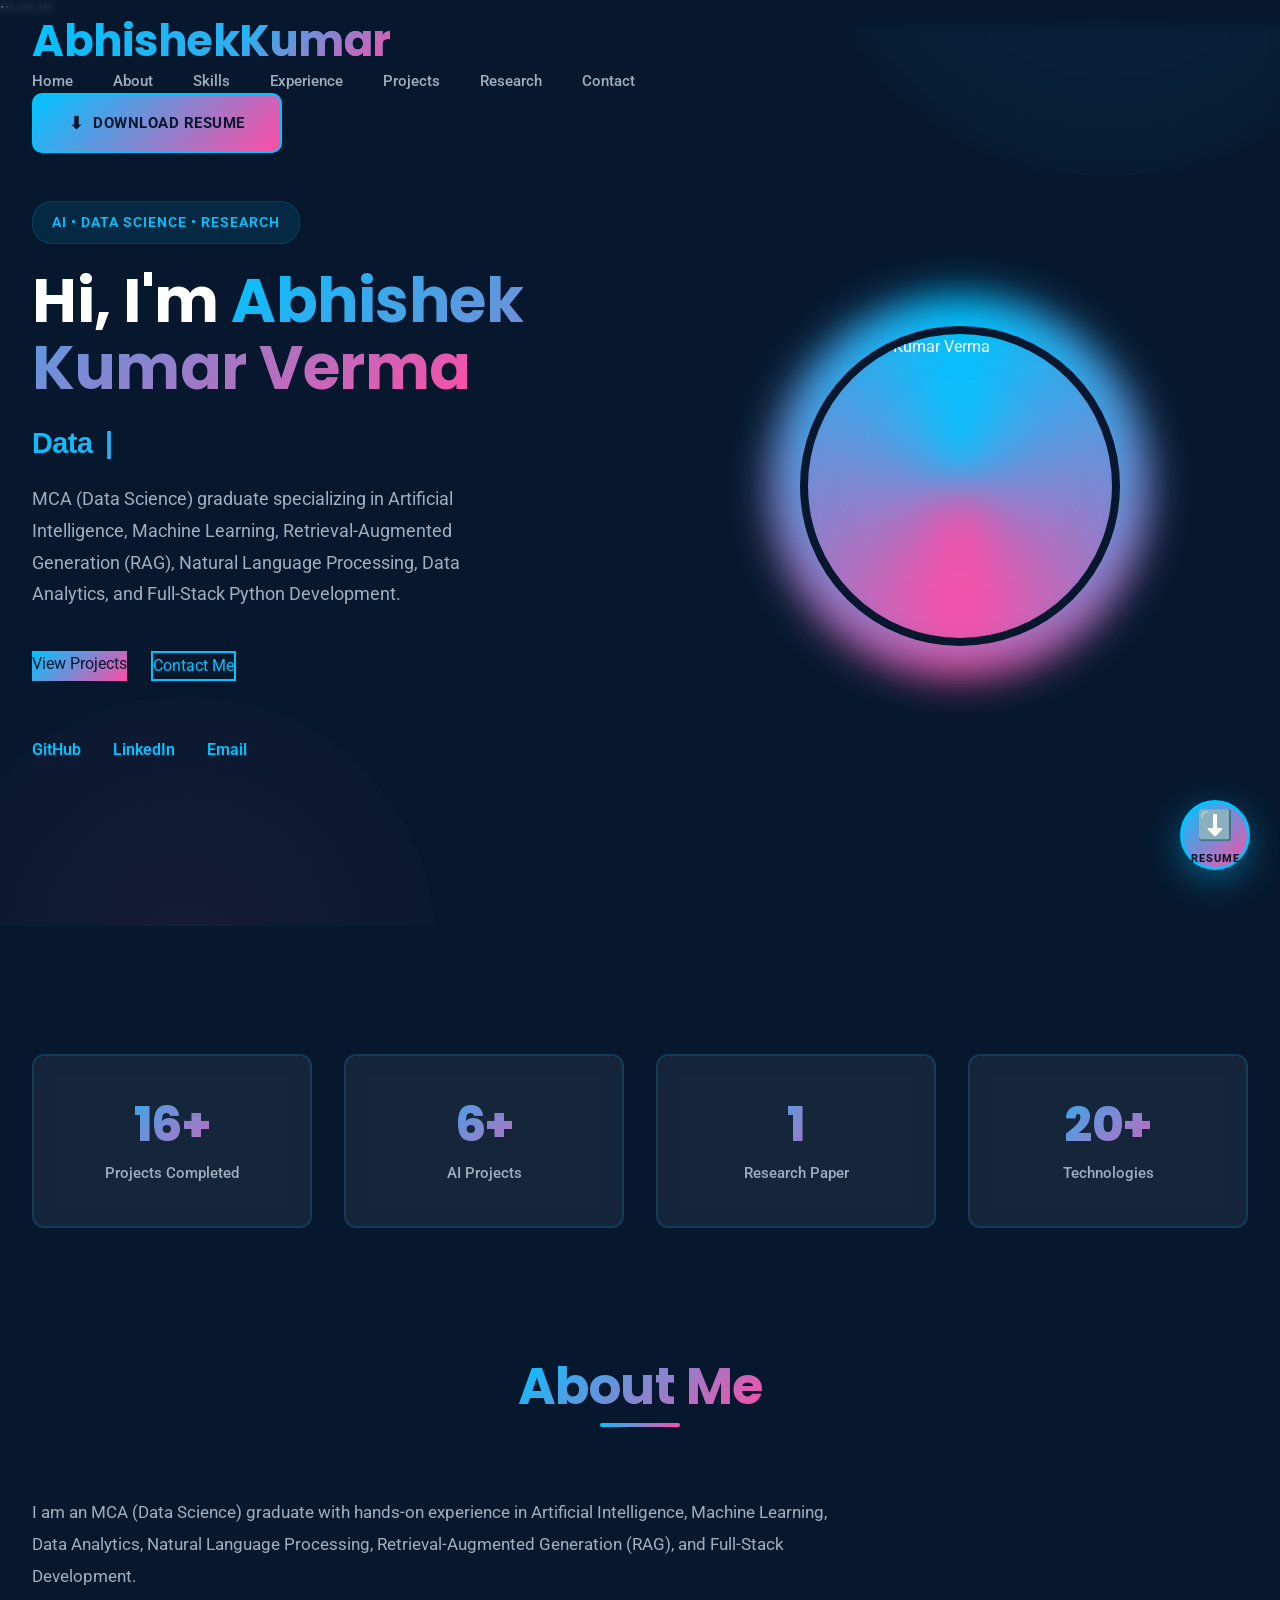
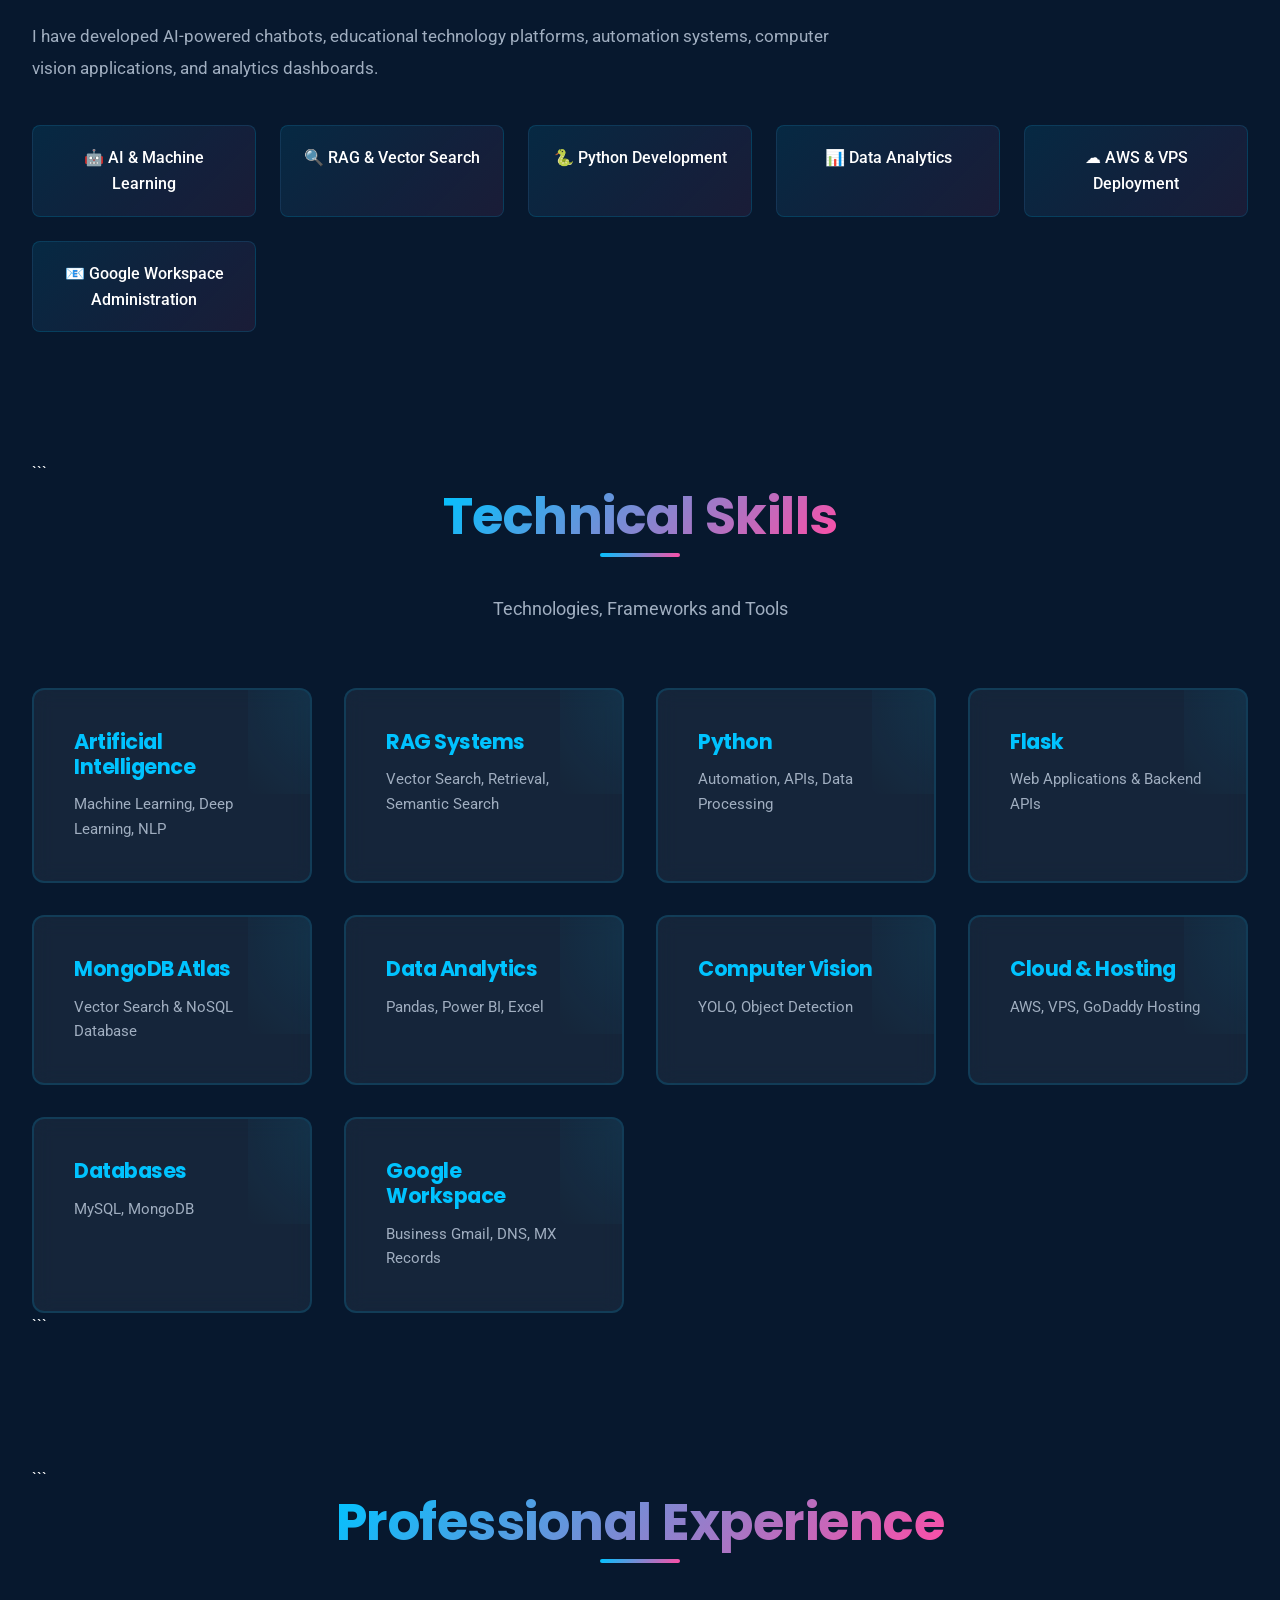
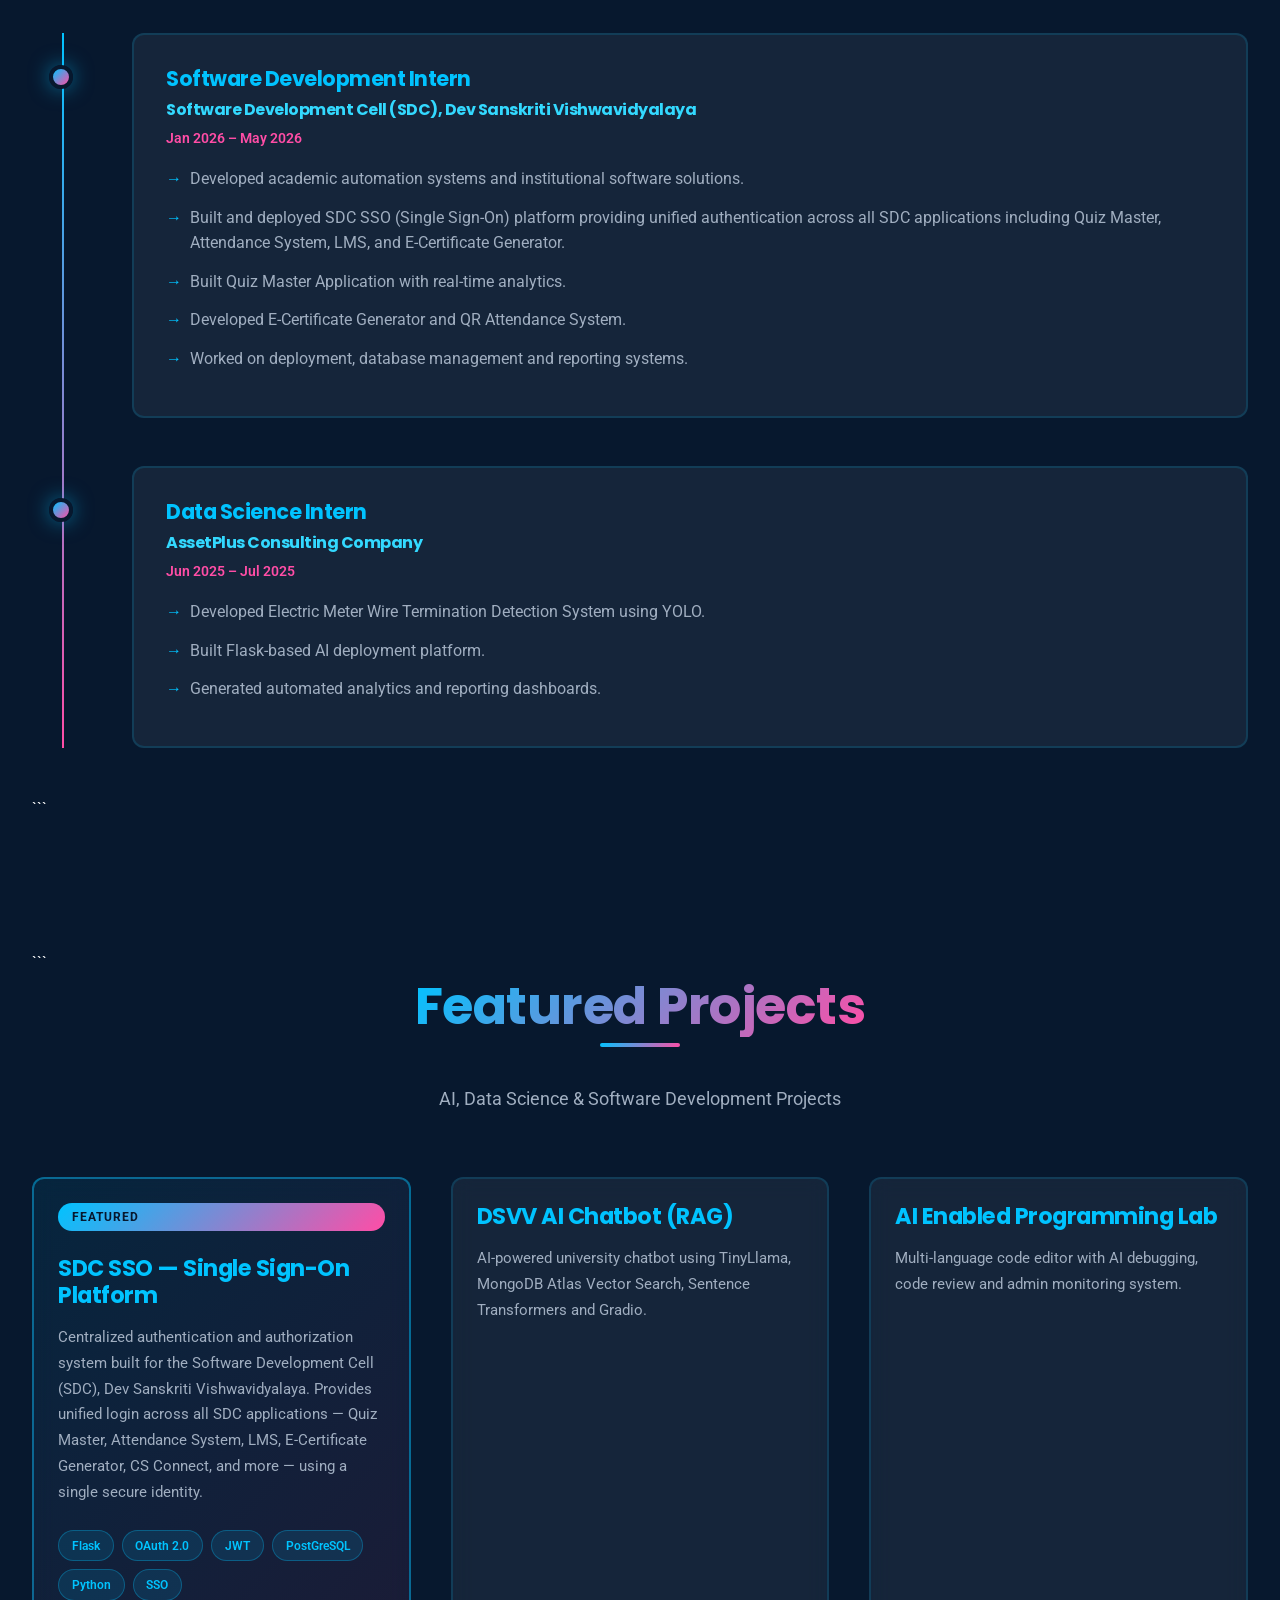
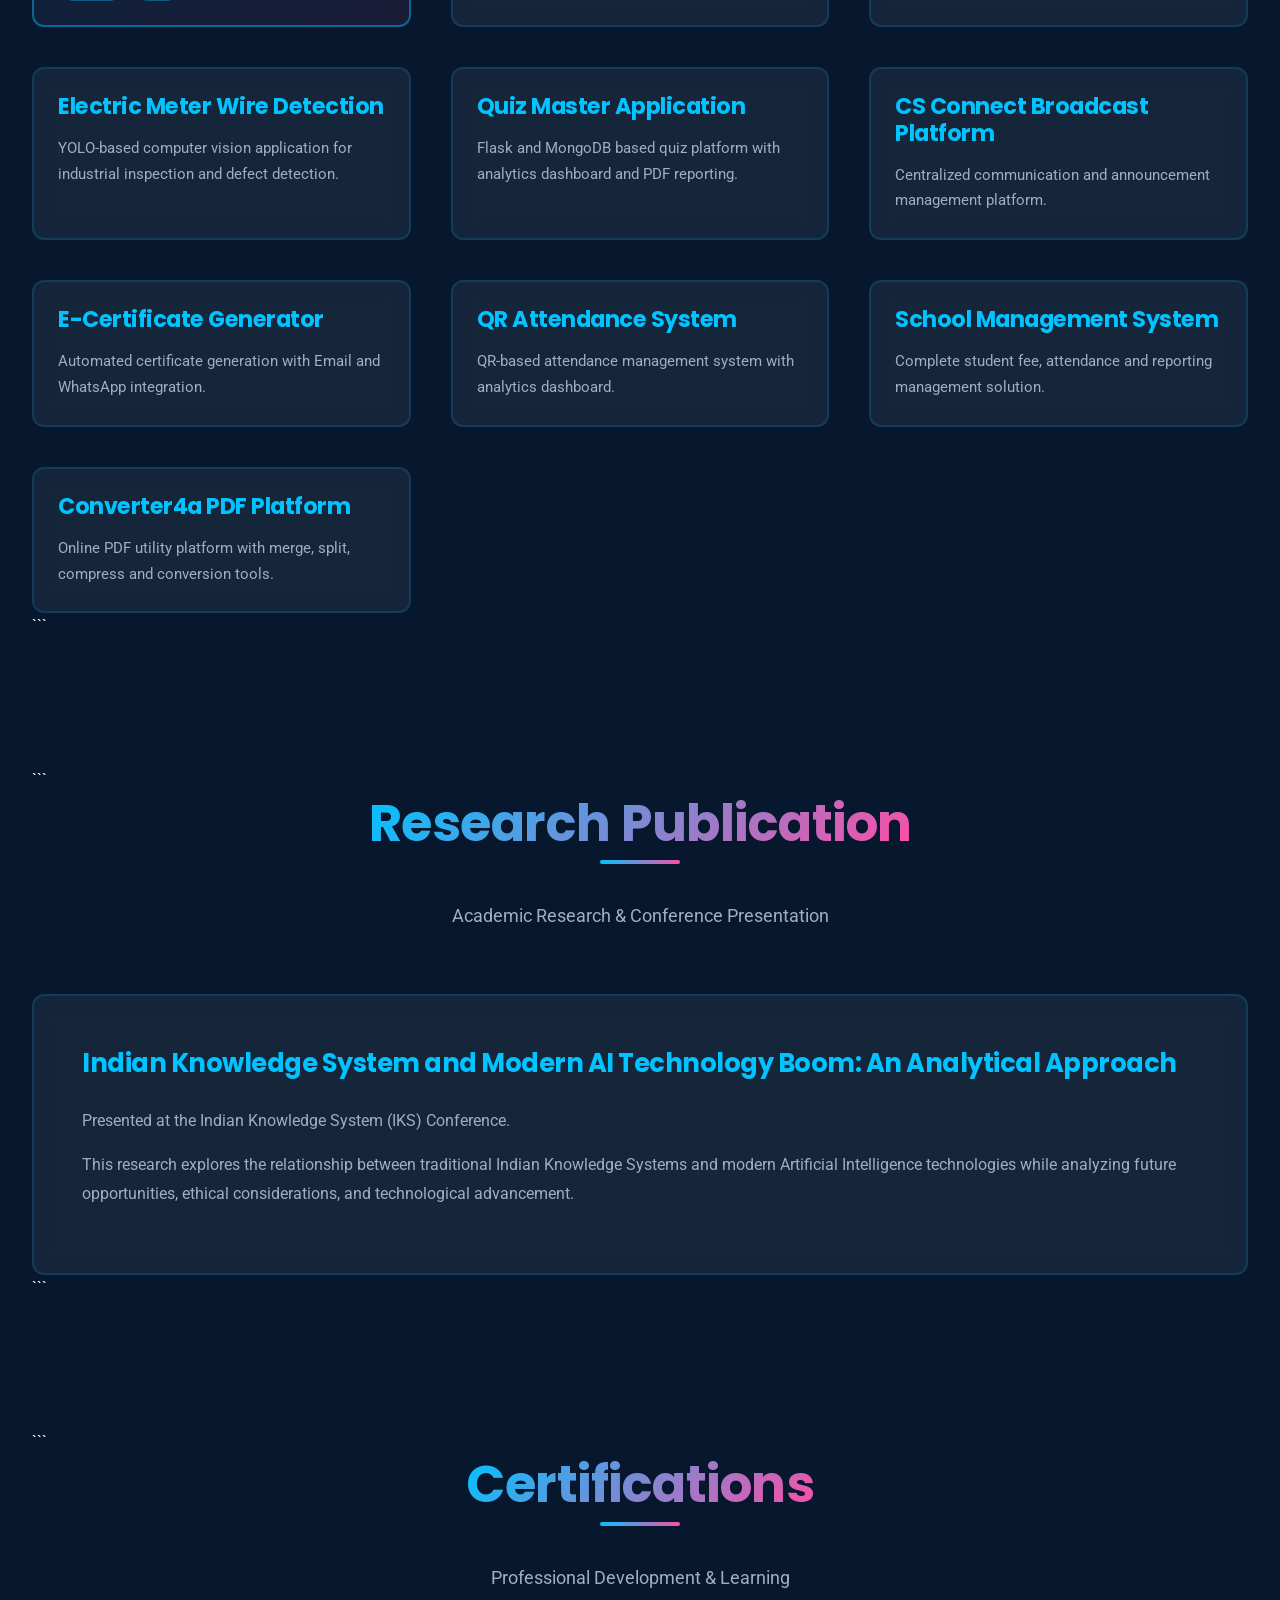
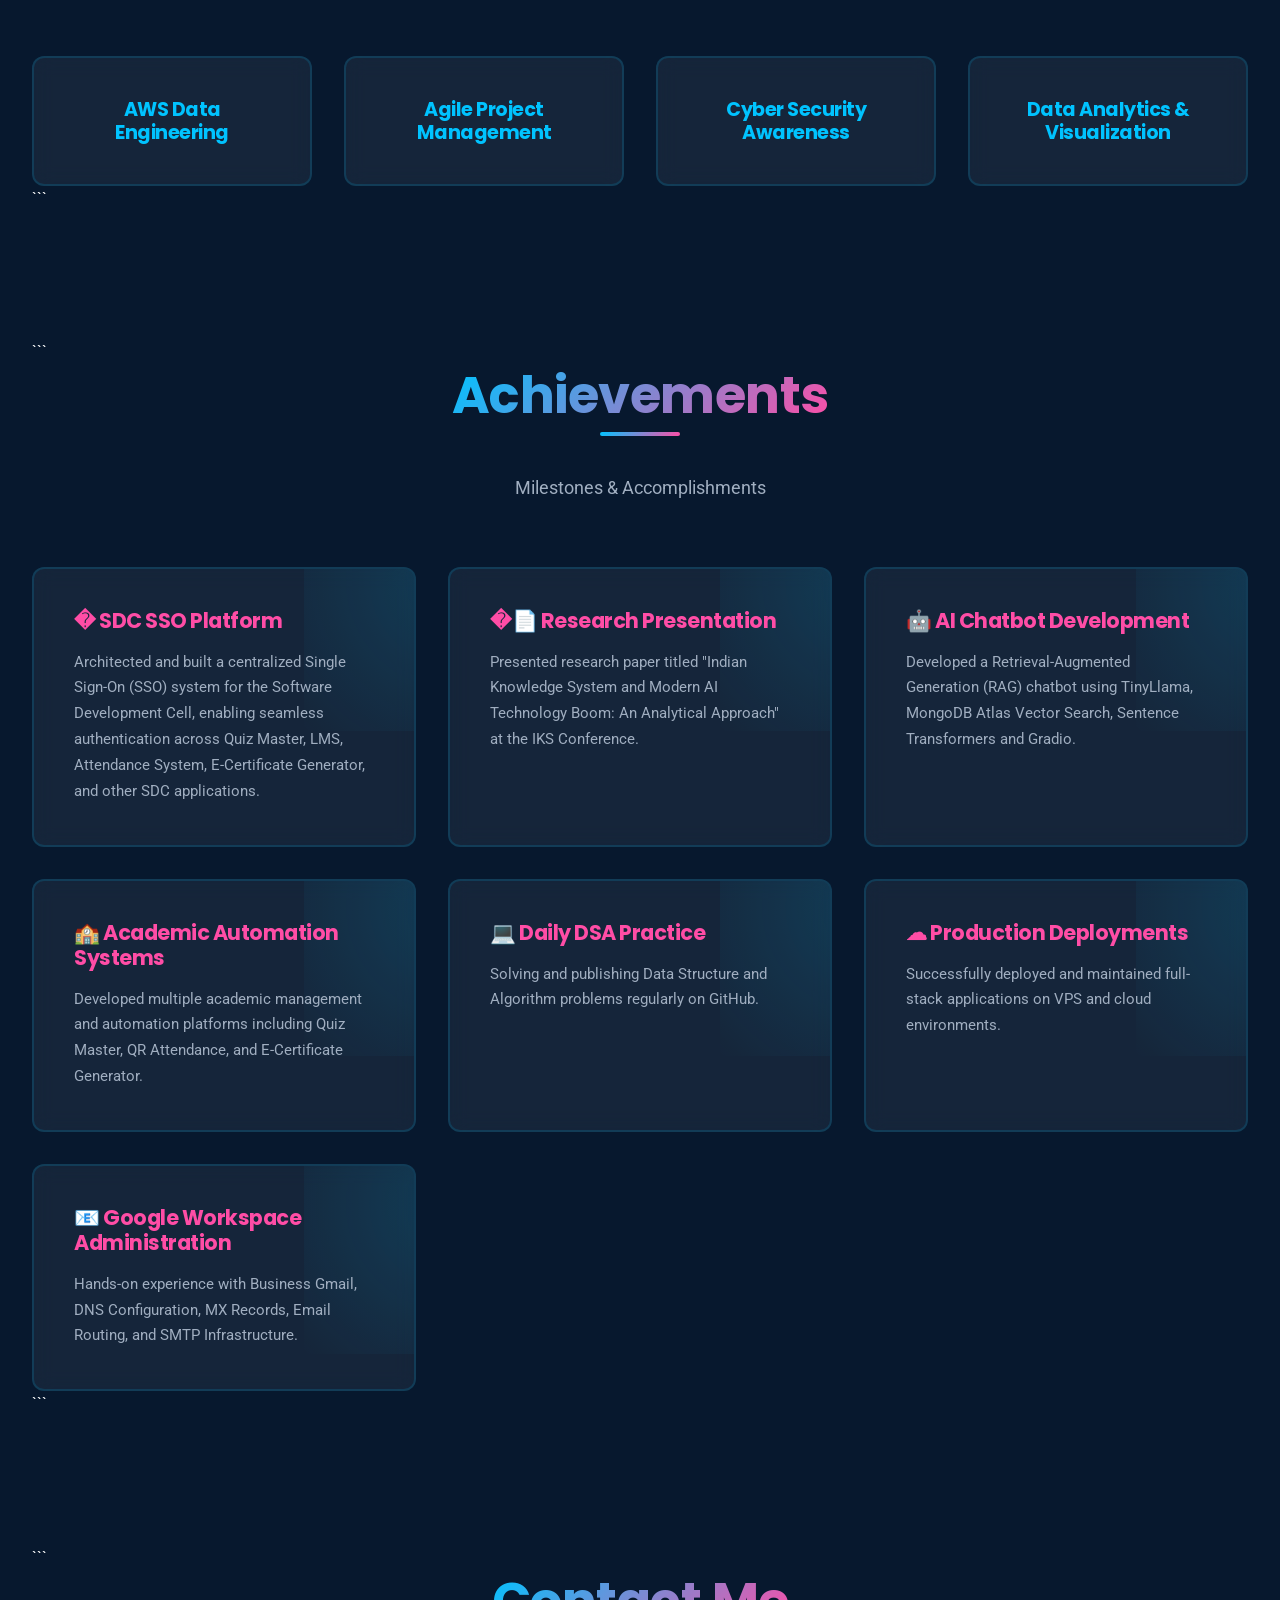
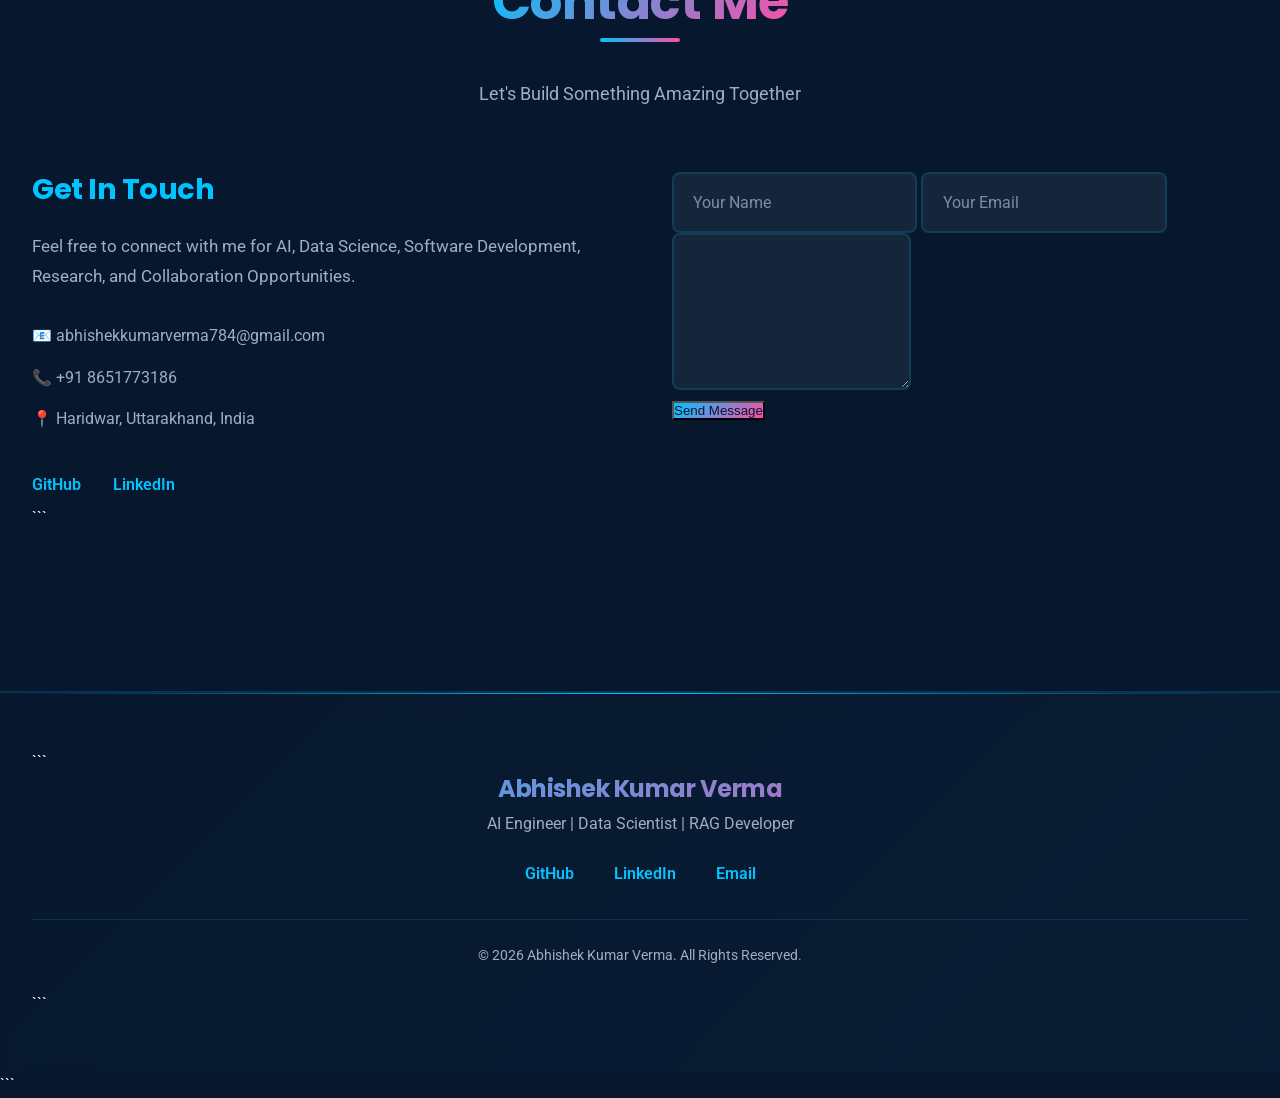
==== commit f4f67da7: "Update index.html" ====
--- a/index.html
+++ b/index.html
@@ -49,7 +49,7 @@
         <div class="logo">
 
             <h2>
-                Abhishek<span>AI</span>
+                Abhishek<span>Kumar</span>
             </h2>
 
         </div>
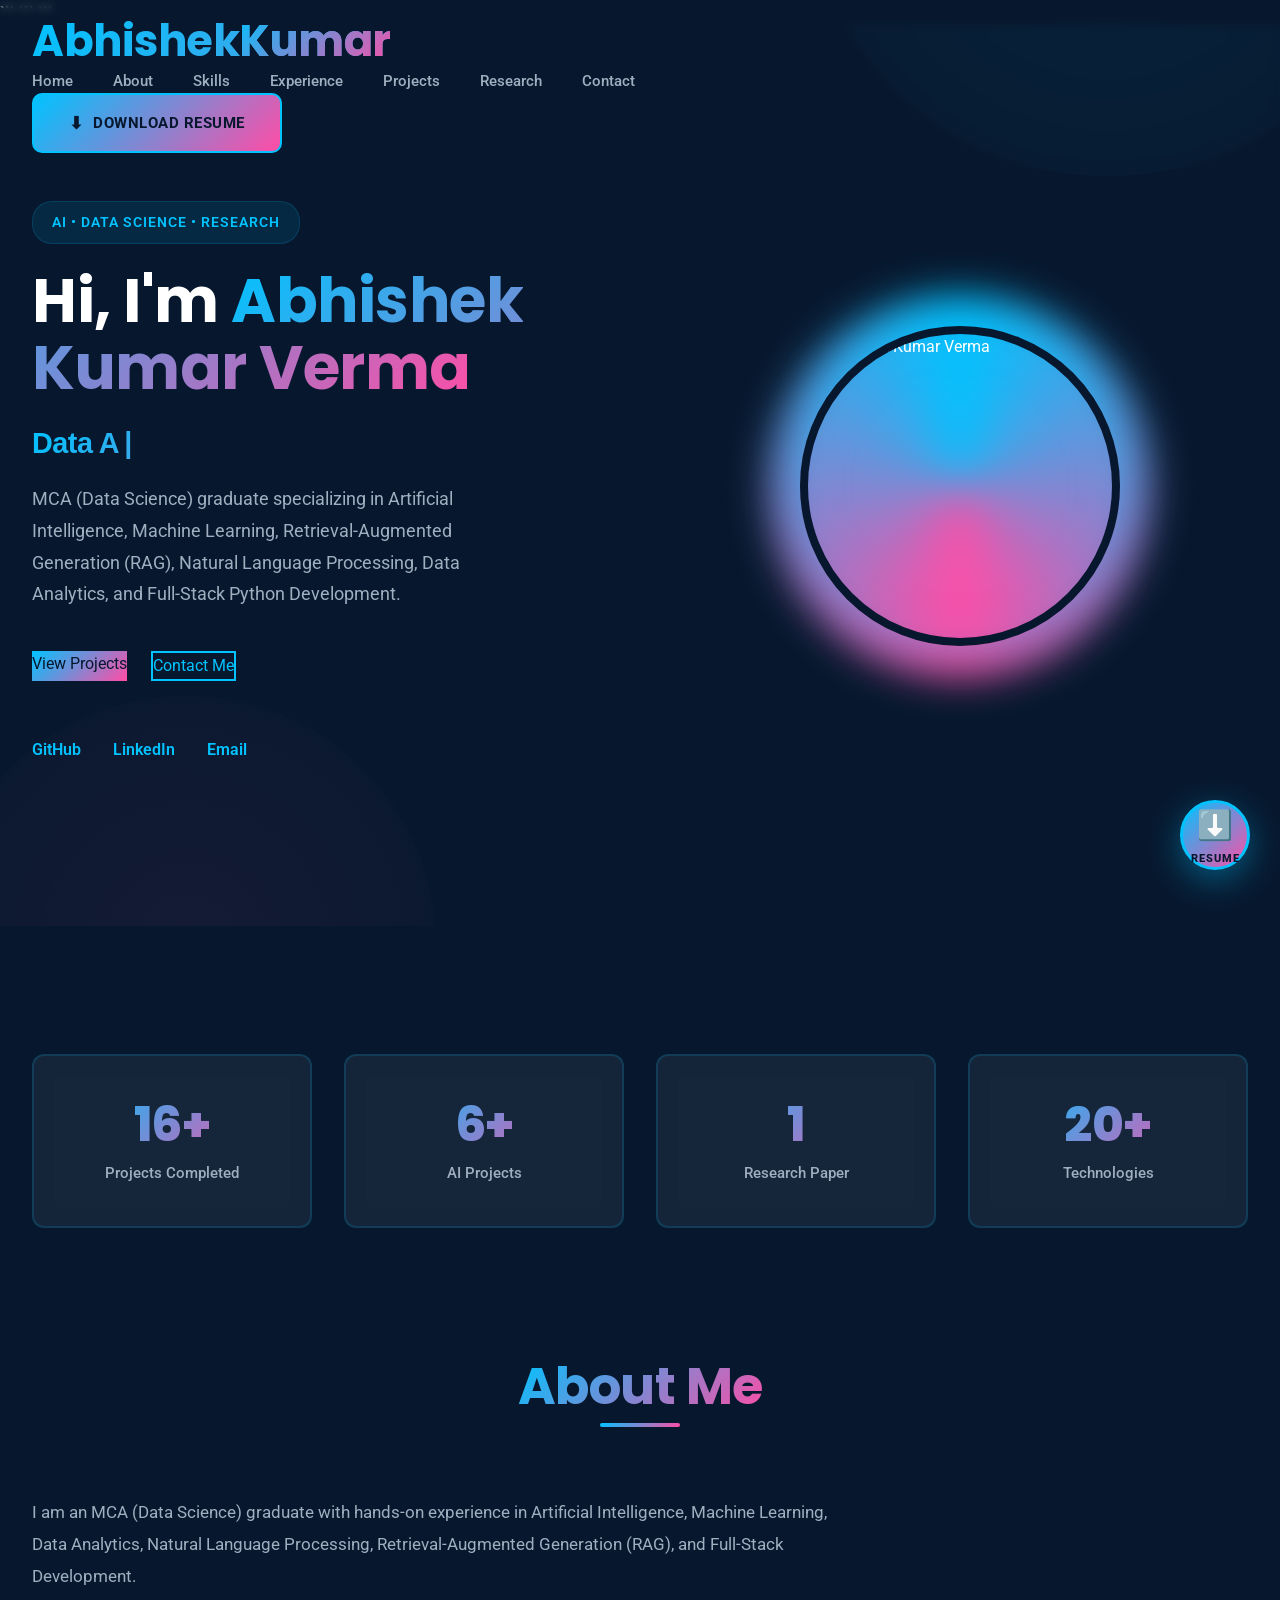
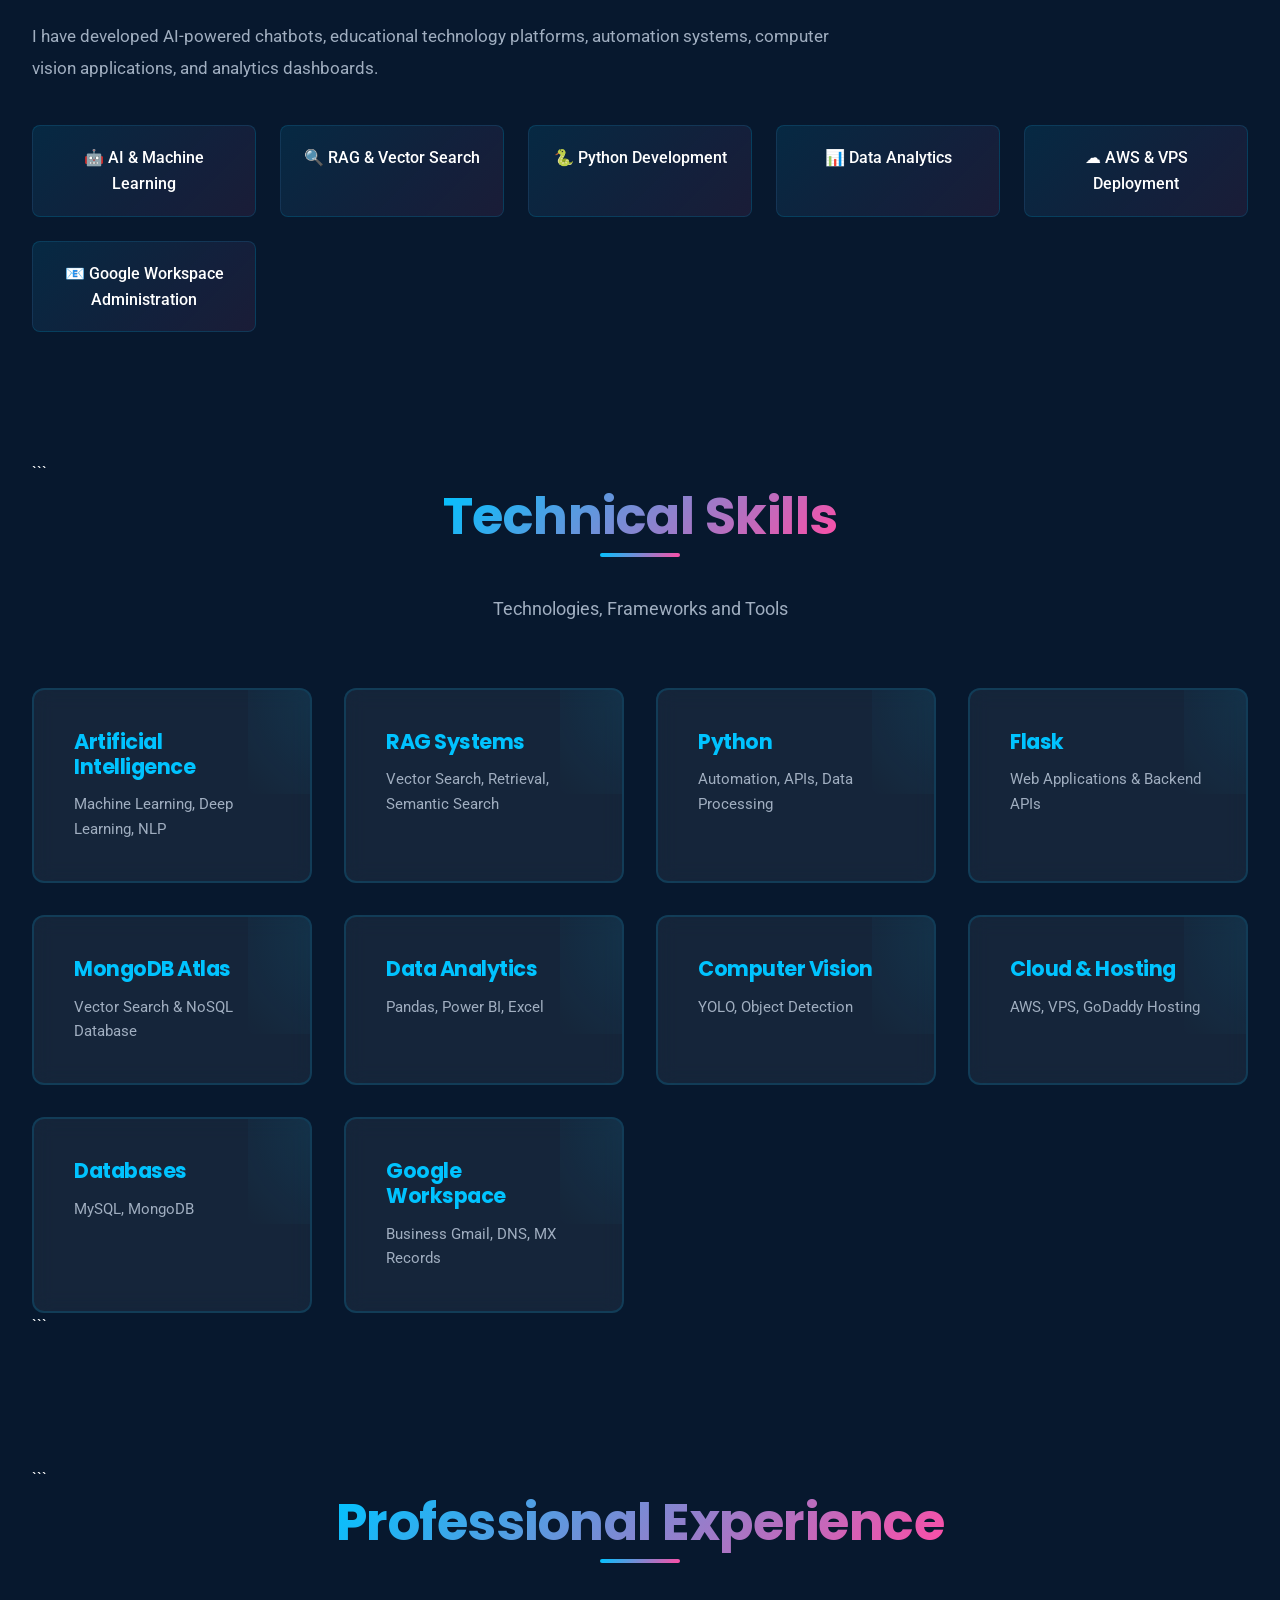
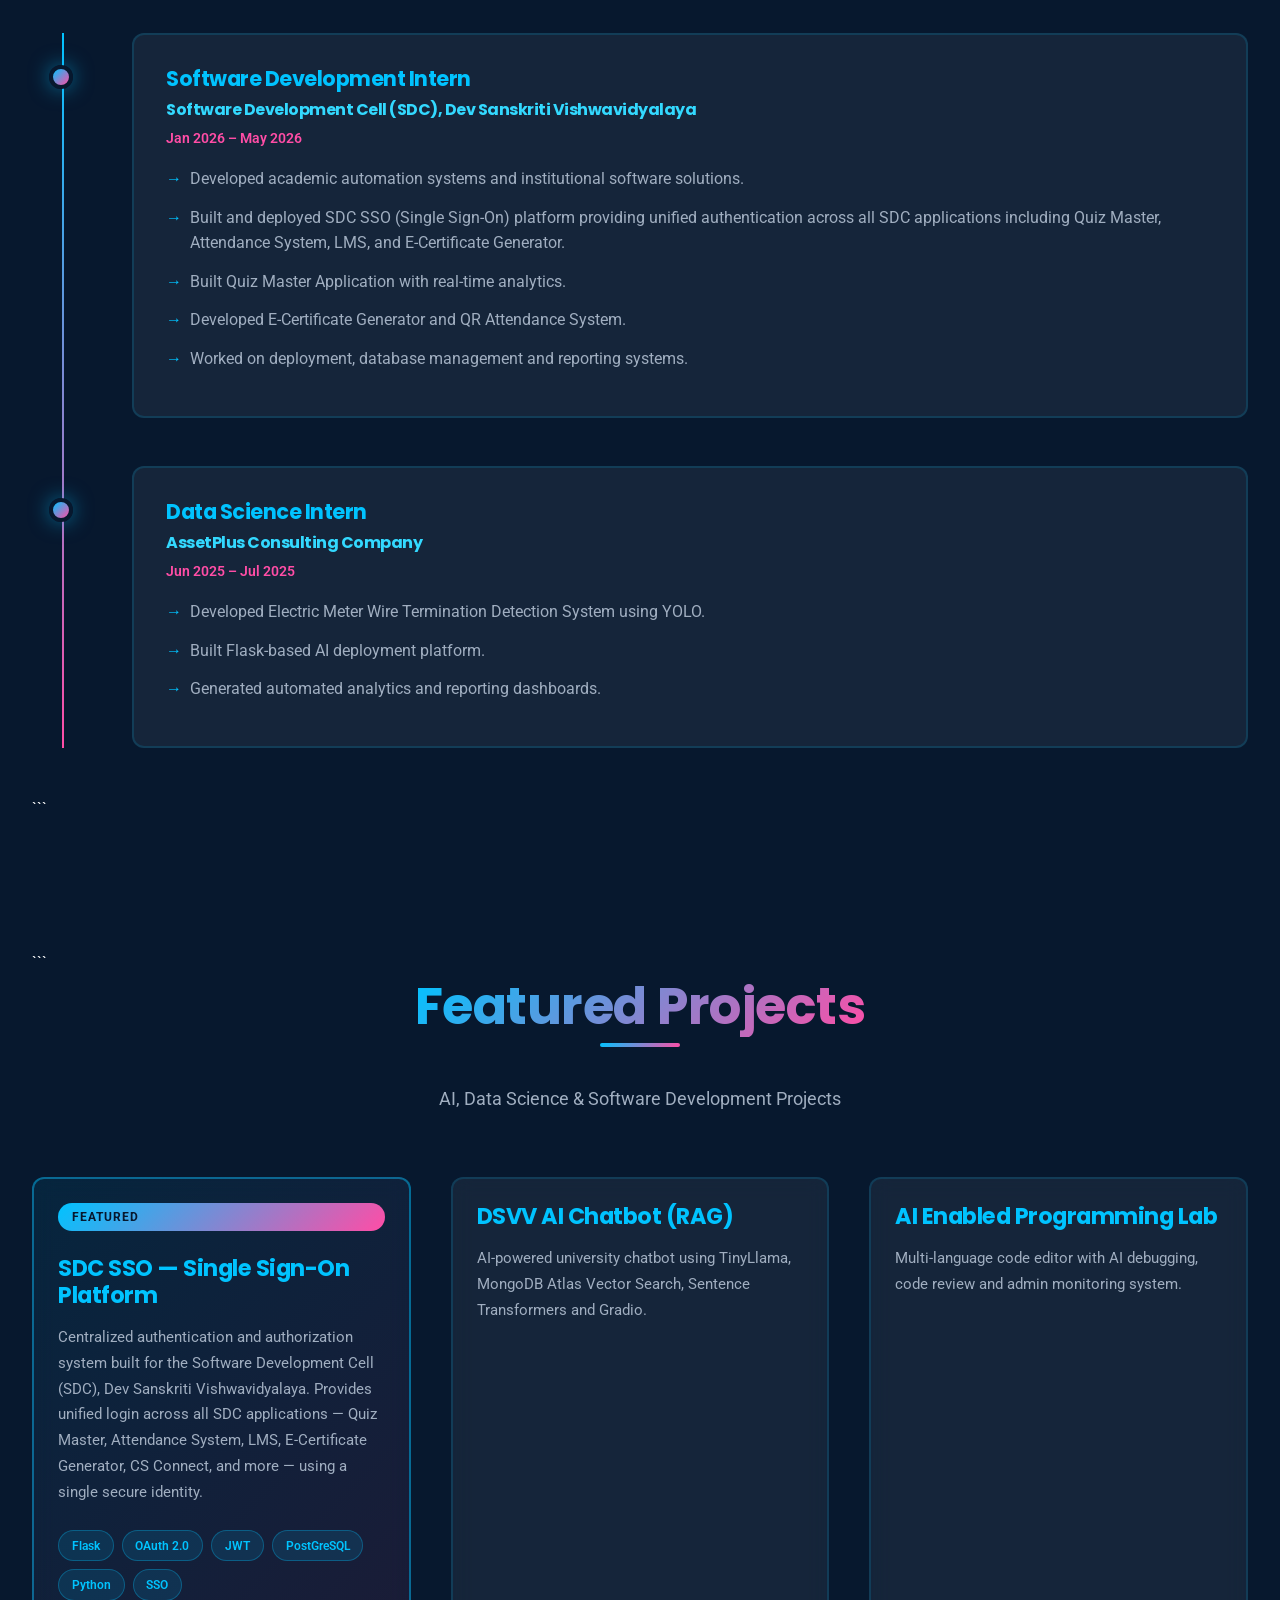
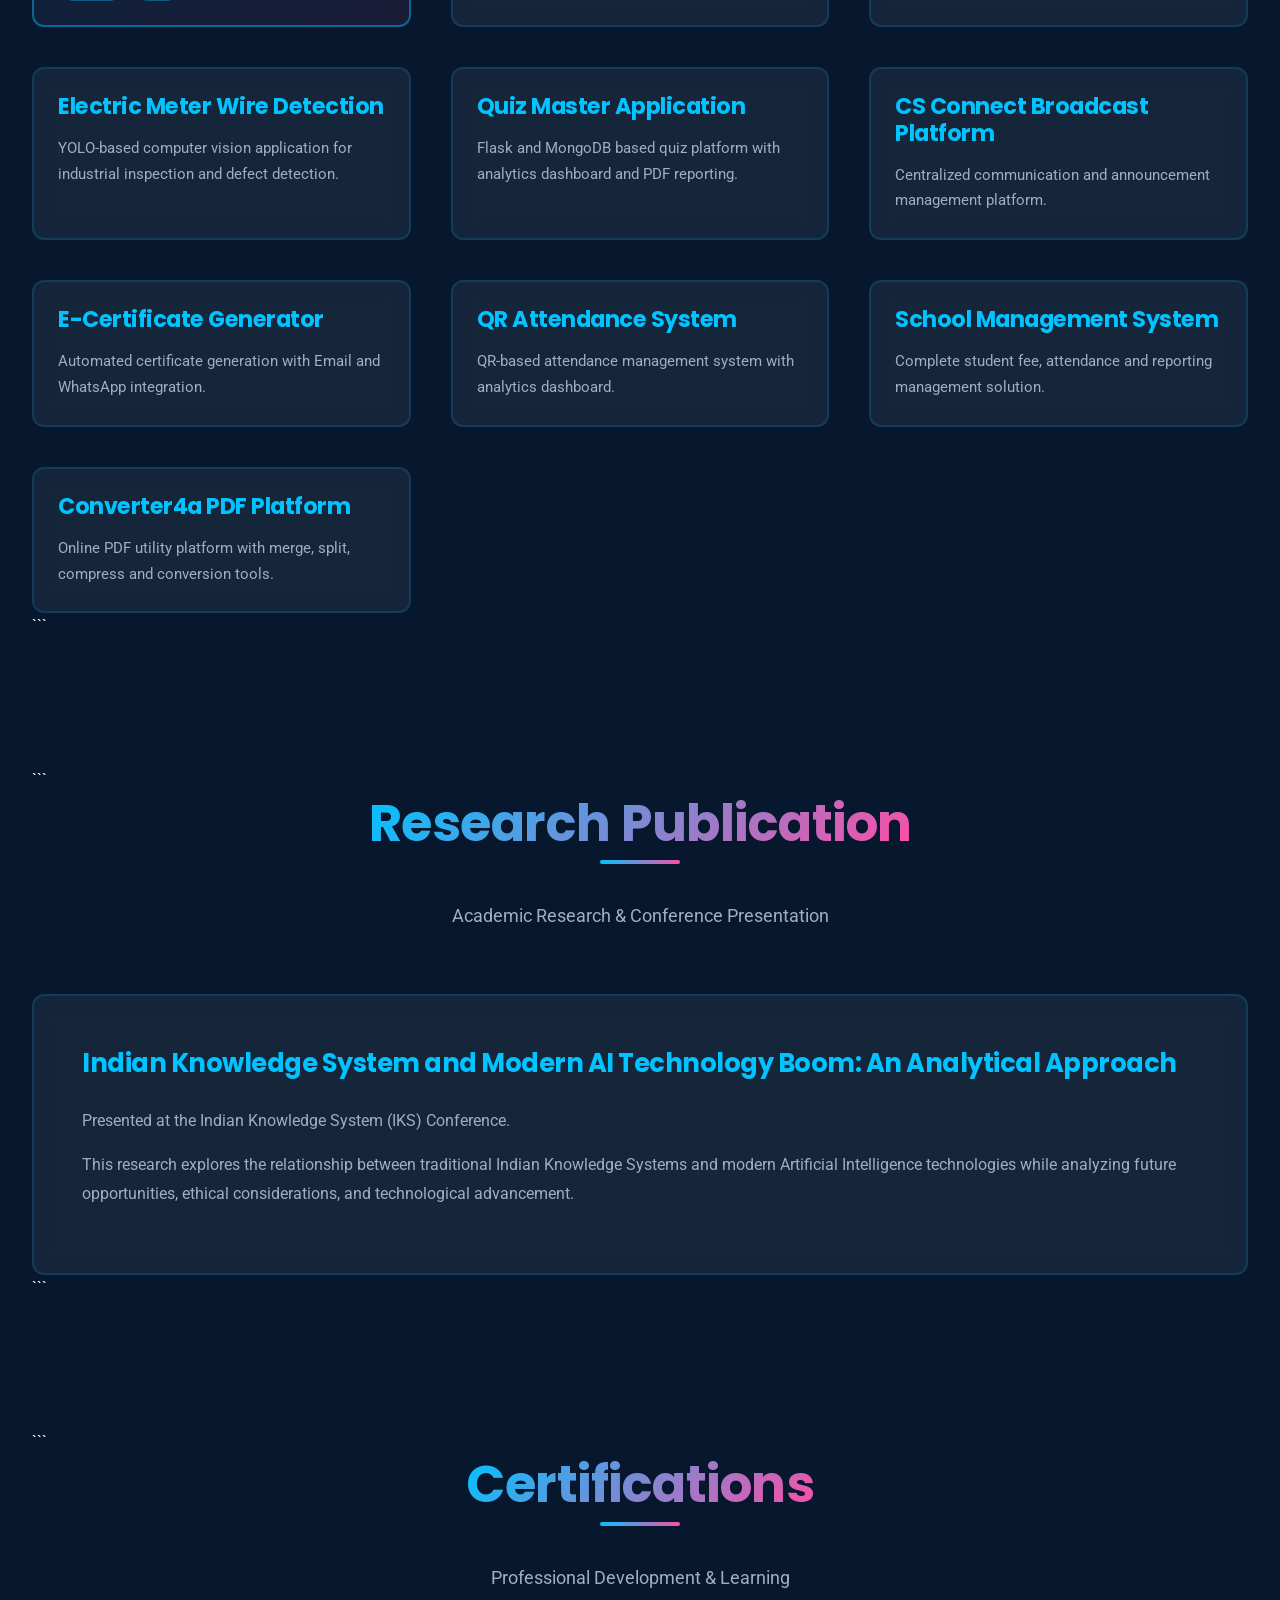
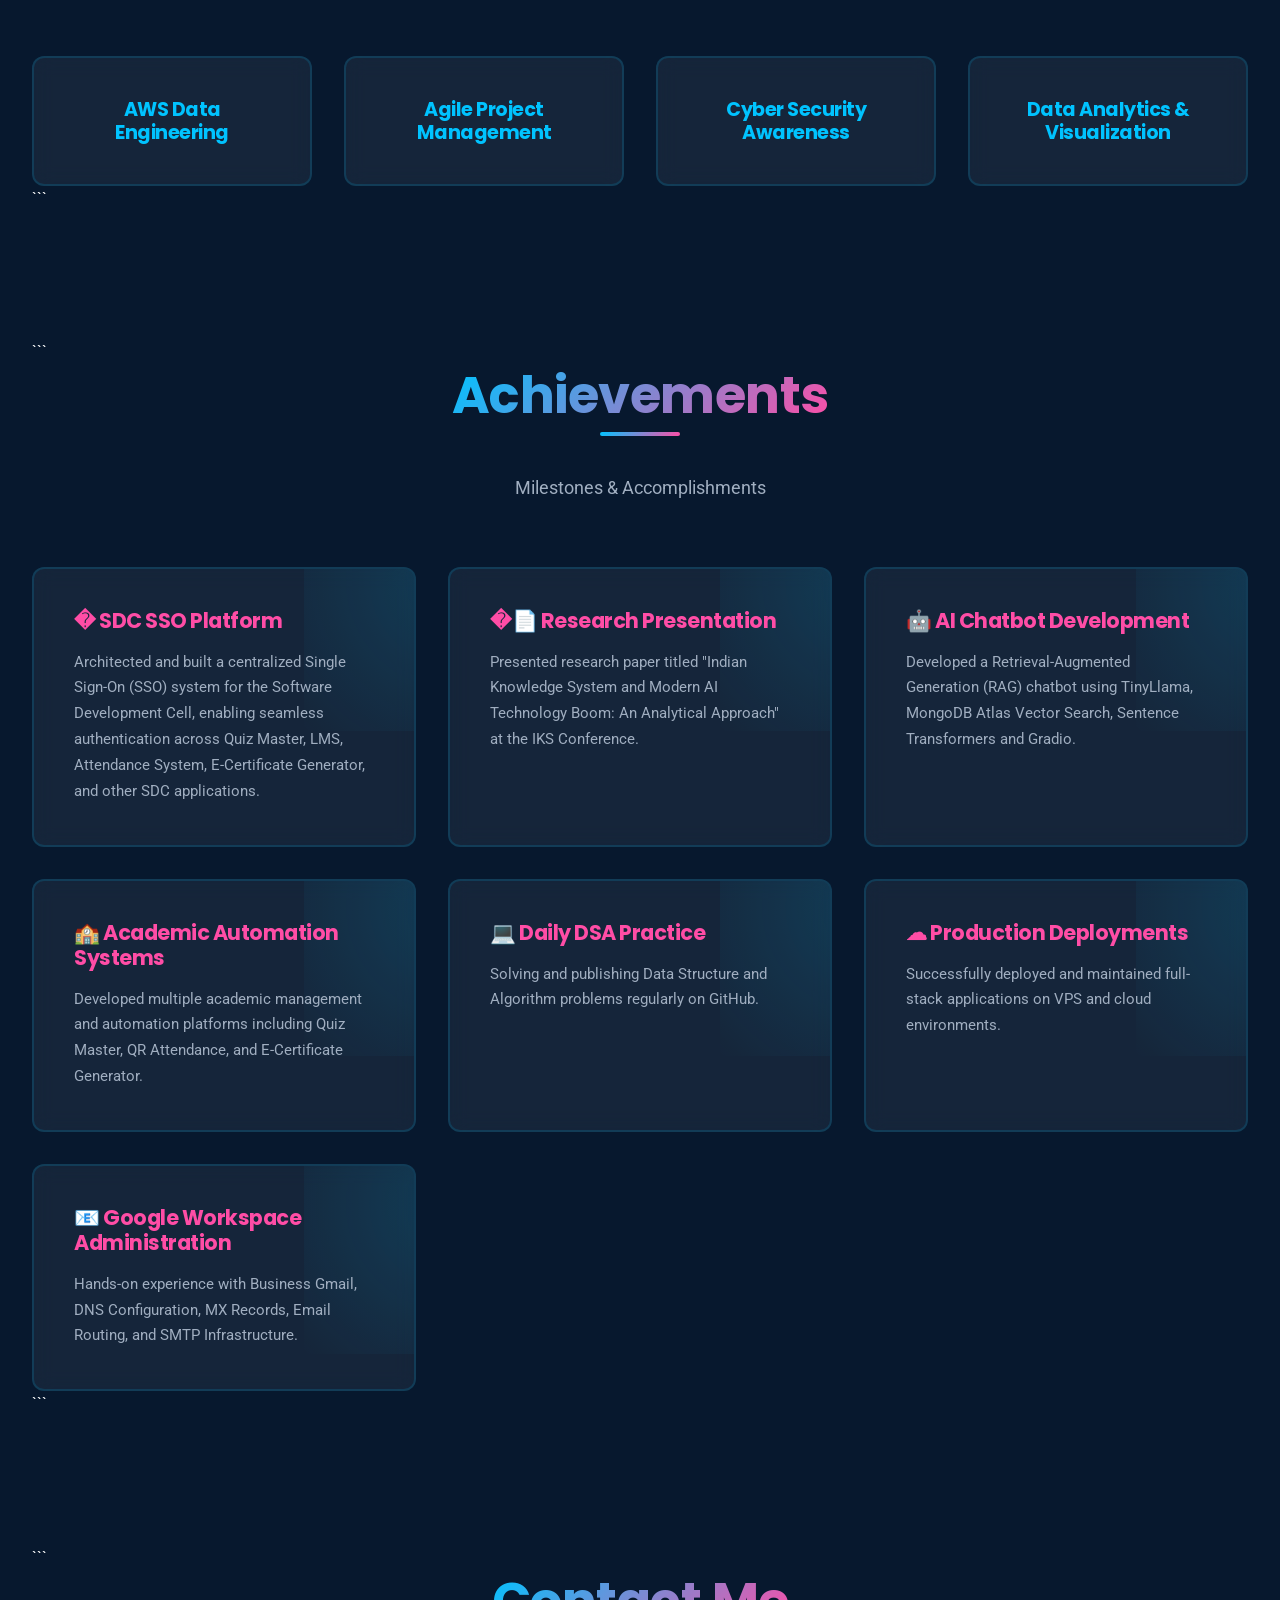
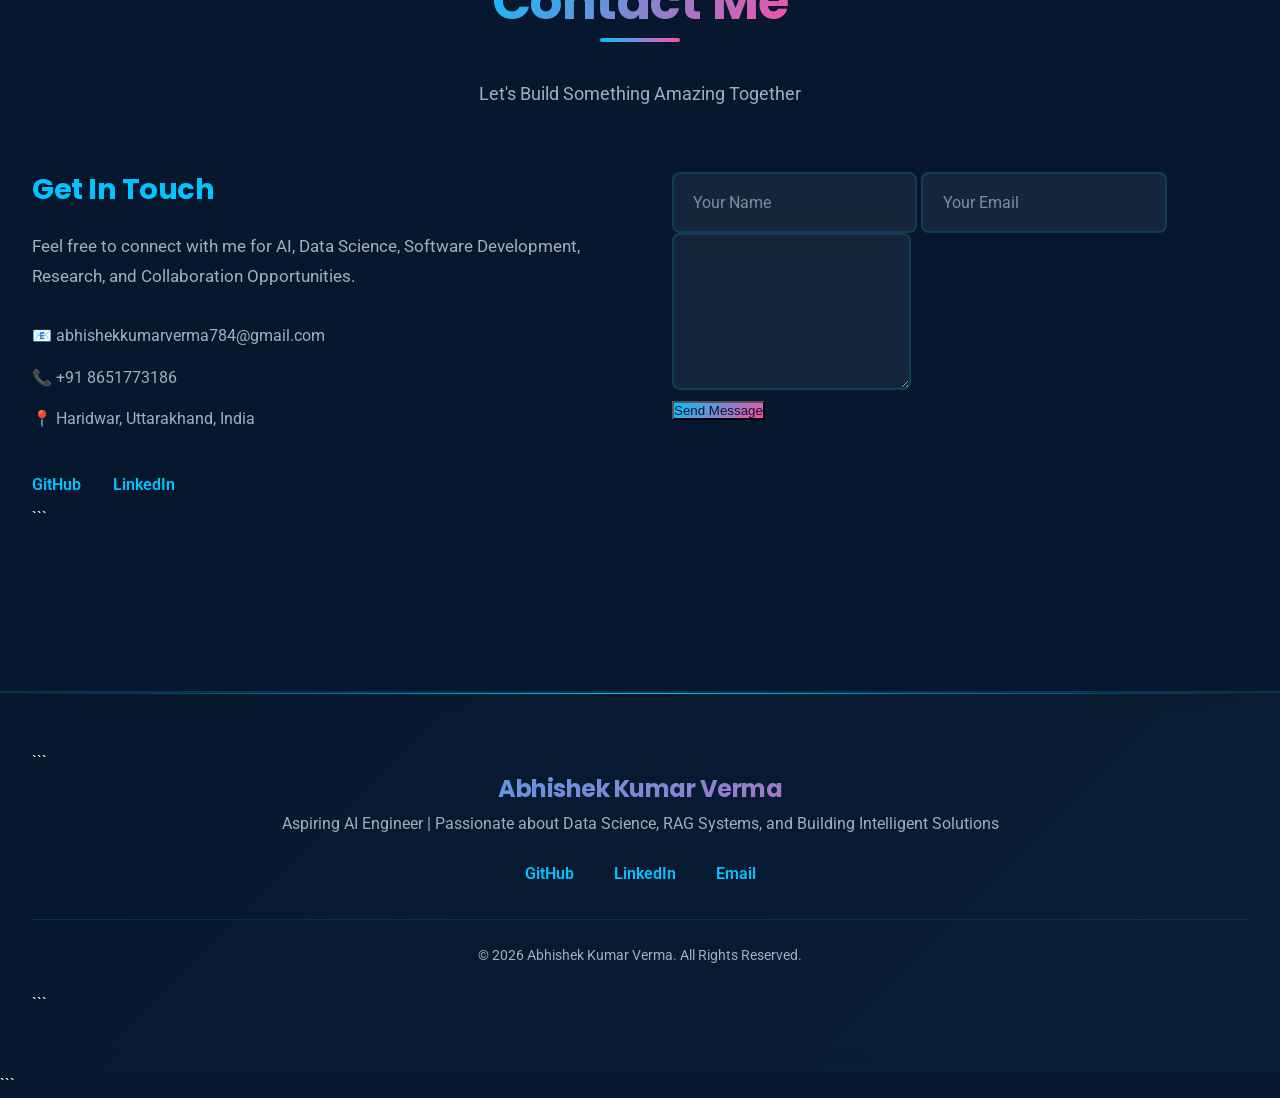
==== commit 6db454b8: "Update index.html" ====
--- a/index.html
+++ b/index.html
@@ -1016,8 +1016,8 @@
     </h3>
 
     <p>
-        AI Engineer | Data Scientist | RAG Developer
-    </p>
+    Aspiring AI Engineer | Passionate about Data Science, RAG Systems, and Building Intelligent Solutions
+</p>
 
     <div class="footer-links">
 
